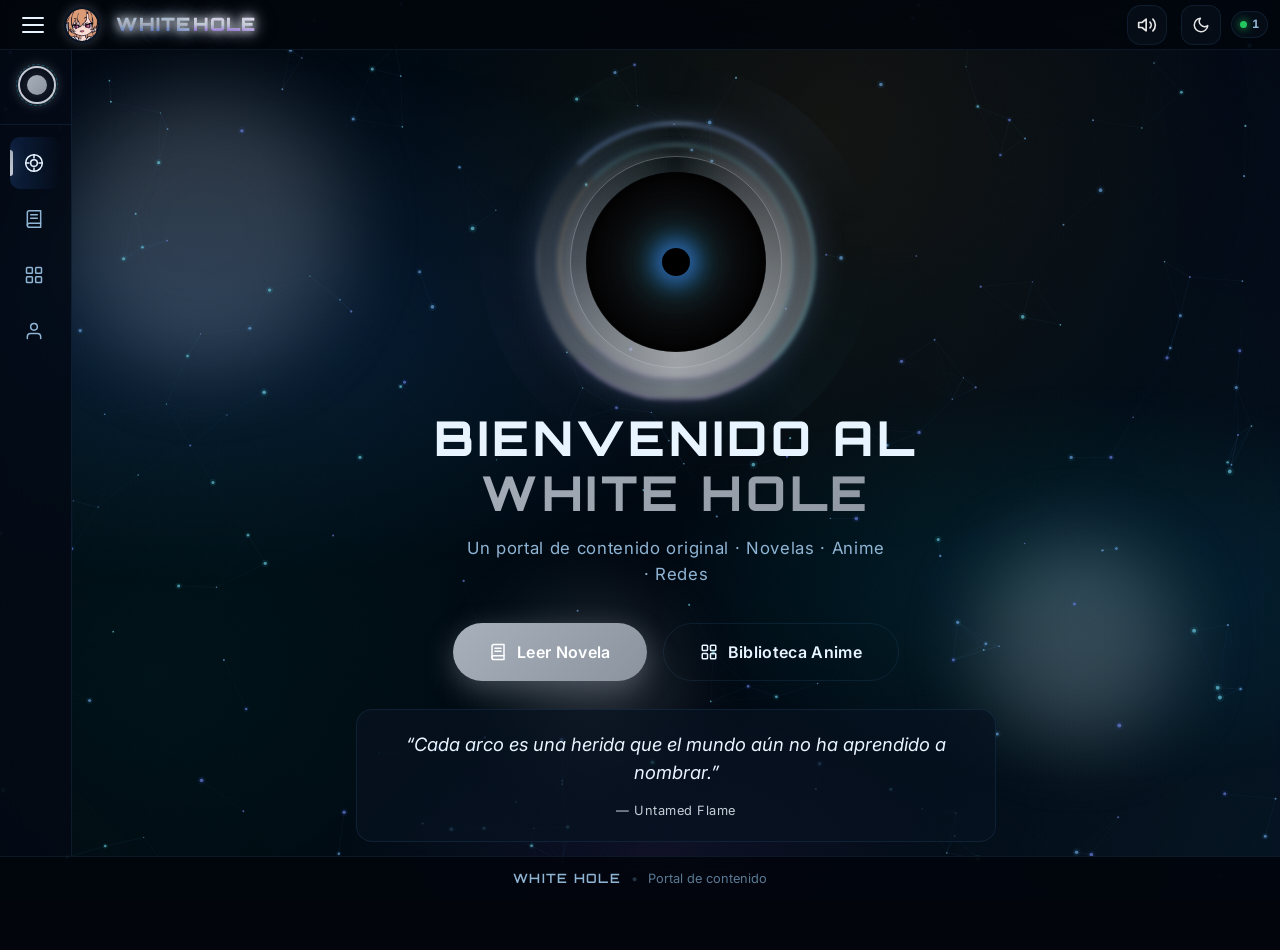
==== index.html @ 698a4199 "White Hole Web (Prueba) Versión lanzable sujeta a cambios de la página web y con textos genéricos" ====
<!DOCTYPE html>
<html lang="es" data-theme="dark">
<head>
  <meta charset="UTF-8">
  <meta name="viewport" content="width=device-width, initial-scale=1.0">
  <title>White Hole — Portal</title>
  <script>
    (function(){
      var f=['favicon.png','favicon-mahiru.png','favicon-saffi.png'];
      var i=Math.floor(Math.random()*f.length);
      var l=document.createElement('link');
      l.rel='icon'; l.type='image/png';
      l.href='assets/images/'+f[i];
      document.head.appendChild(l);
    })();
  </script>

<link rel="stylesheet" href="assets/css/main.css">
  <link rel="stylesheet" href="assets/css/home.css">
  <link rel="preconnect" href="https://fonts.googleapis.com">
  <link rel="preconnect" href="https://fonts.gstatic.com" crossorigin>
  <link href="https://fonts.googleapis.com/css2?family=Orbitron:wght@400;500;600;700;800;900&family=Inter:wght@300;400;500;600;700&display=swap" rel="stylesheet">
</head>
<body data-page="home">
  <div class="bg-layer bg-parallax-1" data-parallax="0.04"></div>
  <div class="bg-layer bg-parallax-2" data-parallax="0.08"></div>
  <div class="bg-layer bg-parallax-3" data-parallax="0.12"></div>
  <div class="noise-overlay"></div>
  <div class="bg-aurora" data-parallax="0.06"></div>
  <div class="floating-orbs">
    <div class="orb orb-1" data-parallax="0.15"></div>
    <div class="orb orb-2" data-parallax="0.1"></div>
    <div class="orb orb-3" data-parallax="0.18"></div>
  </div>
  <canvas id="particles"></canvas>
  <div class="cursor-glow" id="cursorGlow"></div>

  <header class="top-bar">
    <button class="menu-toggle" id="menuToggle" aria-label="Abrir menú">
      <span class="menu-icon">
        <span></span><span></span><span></span>
      </span>
    </button>
        <div class="site-logo-wrap" id="siteLogoWrap" aria-hidden="true">
      <img class="site-logo site-logo-a" src="assets/images/logo-emiru.jpg" alt="" data-light="assets/images/logo-emiru.jpg" data-dark="assets/images/logo-emiru-dark.jpg">
      <img class="site-logo site-logo-b" src="assets/images/logo-mahiru.jpg" alt="" data-light="assets/images/logo-mahiru.jpg" data-dark="assets/images/logo-mahiru-dark.jpg">
    </div>
    <h1 class="site-title site-title-enter">
      <span class="title-glow">WHITE</span>
      <span class="title-hole">HOLE</span>
    </h1>
    <div class="top-bar-spacer"></div>
    <div class="music-controls">
<button class="music-toggle top-music" id="musicToggle" aria-label="Silenciar música" title="Música">
      <span class="music-icon on"><img src="assets/images/icons/volume-on.svg" alt=""></span>
      <span class="music-icon off"><img src="assets/images/icons/volume-off.svg" alt=""></span>
    </button>
      <span class="volume-pct" id="volumePct">20%</span>
      <div class="volume-track-wrap"><input type="range" id="volumeSlider" class="volume-slider" min="0" max="100" value="20" aria-label="Volumen"></div>
    </div>
    <button class="theme-toggle top-theme" id="themeToggle" aria-label="Cambiar tema">
      <span class="theme-icon sun"><img src="assets/images/icons/sun.svg" alt=""></span>
      <span class="theme-icon moon"><img src="assets/images/icons/moon.svg" alt=""></span>
    </button>
    <div class="visit-counter" title="En línea">
      <span class="dot"></span>
      <span id="onlineCount">1</span>
    </div>

  </header>

  <aside class="sidebar" id="sidebar">
    <div class="sidebar-inner">
      <div class="sidebar-header">
        <div class="logo-mark">
          <div class="logo-ring"></div>
          <div class="logo-core"></div>
        </div>
        <span class="sidebar-brand">WH</span>
      </div>
      <nav class="side-nav">
        <a href="index.html" class="side-link active" data-page="home">
          <span class="side-icon">
            <svg viewBox="0 0 24 24"><circle cx="12" cy="12" r="10"/><circle cx="12" cy="12" r="4"/><path d="M12 2v4M12 18v4M2 12h4M18 12h4"/></svg>
          </span>
          <span class="side-text">Inicio</span>
          <span class="side-indicator"></span>
        </a>
        <a href="pages/novel.html" class="side-link" data-page="novel">
          <span class="side-icon">
            <svg viewBox="0 0 24 24"><path d="M4 19.5A2.5 2.5 0 0 1 6.5 17H20"/><path d="M6.5 2H20v20H6.5A2.5 2.5 0 0 1 4 19.5v-15A2.5 2.5 0 0 1 6.5 2z"/><path d="M8 7h8M8 11h8"/></svg>
          </span>
          <span class="side-text">Novela Web</span>
          <span class="side-indicator"></span>
        </a>
        <a href="pages/library.html" class="side-link" data-page="library">
          <span class="side-icon">
            <svg viewBox="0 0 24 24"><rect x="3" y="3" width="7" height="7" rx="1"/><rect x="14" y="3" width="7" height="7" rx="1"/><rect x="3" y="14" width="7" height="7" rx="1"/><rect x="14" y="14" width="7" height="7" rx="1"/></svg>
          </span>
          <span class="side-text">Biblioteca</span>
          <span class="side-indicator"></span>
        </a>
        <a href="pages/owner.html" class="side-link" data-page="owner">
          <span class="side-icon">
            <svg viewBox="0 0 24 24"><path d="M20 21v-2a4 4 0 0 0-4-4H8a4 4 0 0 0-4 4v2"/><circle cx="12" cy="7" r="4"/></svg>
          </span>
          <span class="side-text">Owner</span>
          <span class="side-indicator"></span>
        </a>
      </nav>
</div>
    </div>
  </aside>

    <main class="main-content home-main">
    <section class="blackhole-section">
      <div class="blackhole-container" id="blackholeCore">
        <div class="event-horizon"></div>
        <div class="accretion-disk"></div>
        <div class="accretion-disk disk-2"></div>
        <div class="singularity"></div>
        <div class="photon-ring"></div>
        <div class="gravitational-lensing"></div>
      </div>
      <div class="home-content">
        <h2 class="home-title">
          <span class="line">BIENVENIDO AL</span>
          <span class="line accent">WHITE HOLE</span>
        </h2>
        <p class="home-sub">Un portal de contenido original · Novelas · Anime · Redes</p>
        <div class="home-actions">
          <a href="pages/novel.html" class="btn-primary large" id="continueReadingBtn">
            <svg viewBox="0 0 24 24"><path d="M4 19.5A2.5 2.5 0 0 1 6.5 17H20"/><path d="M6.5 2H20v20H6.5A2.5 2.5 0 0 1 4 19.5v-15A2.5 2.5 0 0 1 6.5 2z"/><path d="M8 7h8M8 11h8"/></svg>
            <span id="continueReadingLabel">Leer Novela</span>
            <span class="btn-shine"></span>
          </a>
          <a href="pages/library.html" class="btn-outline large">
            <svg viewBox="0 0 24 24"><rect x="3" y="3" width="7" height="7" rx="1"/><rect x="14" y="3" width="7" height="7" rx="1"/><rect x="3" y="14" width="7" height="7" rx="1"/><rect x="14" y="14" width="7" height="7" rx="1"/></svg>
            <span>Biblioteca Anime</span>
          </a>
        </div>
<blockquote class="lore-quote" id="loreQuote">
          <p class="lore-quote-text" id="loreQuoteText"></p>
          <cite class="lore-quote-cite" id="loreQuoteCite"></cite>
        </blockquote>
      </div>
    </section>
  </main>

  <footer class="site-footer">
    <div class="footer-left">
      <span class="footer-brand">WHITE HOLE</span>
      <span class="footer-sep">•</span>
      <span class="footer-copy">Portal de contenido</span>
    </div>
</footer>

  <script src="assets/js/main.js"></script>
  <audio id="bgMusic" src="assets/audio/bgm.mp3" loop preload="auto"></audio>
</body>
</html>
---- assets/css/main.css ----
/* ============================================
   WHITE HOLE — Core Styles v3
   Deep dark / Soft pastel · No pink · More effects
   ============================================ */

:root {
  /* Dark — deep cosmic tones */
  --bg-deep: #02050c;
  --bg-mid: #071018;
  --bg-card: rgba(8, 18, 32, 0.72);
  --bg-glass: rgba(120, 200, 255, 0.04);
  --text-primary: #e8f4ff;
  --text-secondary: #8fb4d4;
  --text-muted: #5a7a94;
  --accent-1: #3b82f6;   /* electric blue */
  --accent-2: #06b6d4;   /* cyan */
  --accent-3: #8b5cf6;   /* violet */
  --accent-4: #f59e0b;   /* amber */
  --accent-5: #14b8a6;   /* teal */
  --glow-1: rgba(59, 130, 246, 0.45);
  --glow-2: rgba(6, 182, 212, 0.4);
  --glow-3: rgba(139, 92, 246, 0.4);
  --border-glass: rgba(100, 180, 255, 0.1);
  --shadow-deep: 0 25px 50px -12px rgba(0, 0, 0, 0.75);
  --sidebar-w: 72px;
  --sidebar-expanded: 230px;
  --topbar-h: 50px;
  --footer-h: 44px;
  --radius: 16px;
  --radius-sm: 10px;
  --font-display: 'Orbitron', system-ui, sans-serif;
  --font-body: 'Inter', system-ui, sans-serif;
  --transition: 0.35s cubic-bezier(0.4, 0, 0.2, 1);
  --transition-fast: 0.2s cubic-bezier(0.4, 0, 0.2, 1);
  --transition-spring: 0.55s cubic-bezier(0.34, 1.56, 0.64, 1);
}

[data-theme="light"] {
  /* Light — soft pastels */
  --bg-deep: #f0f7ff;
  --bg-mid: #e4f0fa;
  --bg-card: rgba(255, 255, 255, 0.78);
  --bg-glass: rgba(80, 140, 200, 0.06);
  --text-primary: #1a2a3a;
  --text-secondary: #4a6a82;
  --text-muted: #7a9ab0;
  --accent-1: #5b9cf5;
  --accent-2: #4dd0e1;
  --accent-3: #a78bfa;
  --accent-4: #fbbf24;
  --accent-5: #5eead4;
  --glow-1: rgba(91, 156, 245, 0.3);
  --glow-2: rgba(77, 208, 225, 0.28);
  --glow-3: rgba(167, 139, 250, 0.28);
  --border-glass: rgba(100, 150, 200, 0.15);
  --shadow-deep: 0 20px 40px -12px rgba(60, 100, 140, 0.18);
}

*, *::before, *::after {
  box-sizing: border-box;
  margin: 0;
  padding: 0;
}

html {
  scroll-behavior: smooth;
  font-size: 16px;
}

body {
  font-family: var(--font-body);
  background: var(--bg-deep);
  color: var(--text-primary);
  min-height: 100vh;
  overflow-x: hidden;
  line-height: 1.5;
  transition: background 0.6s ease, color 0.6s ease;
}

/* ========== BACKGROUND LAYERS ========== */
.bg-layer {
  position: fixed;
  inset: 0;
  pointer-events: none;
  z-index: 0;
}

.bg-parallax-1 {
  background:
    radial-gradient(ellipse 90% 55% at 15% 35%, rgba(59, 130, 246, 0.16), transparent 55%),
    radial-gradient(ellipse 70% 45% at 85% 65%, rgba(6, 182, 212, 0.12), transparent 50%),
    radial-gradient(ellipse 50% 35% at 50% 95%, rgba(139, 92, 246, 0.1), transparent 50%);
  animation: bgFloat 26s ease-in-out infinite alternate;
}

.bg-parallax-2 {
  background:
    radial-gradient(circle at 65% 15%, rgba(245, 158, 11, 0.07), transparent 38%),
    radial-gradient(circle at 12% 75%, rgba(20, 184, 166, 0.08), transparent 40%);
  animation: bgFloat 32s ease-in-out infinite alternate-reverse;
}

.bg-parallax-3 {
  background-image:
    linear-gradient(135deg, transparent 35%, rgba(59, 130, 246, 0.04) 50%, transparent 65%),
    linear-gradient(45deg, transparent 25%, rgba(6, 182, 212, 0.035) 50%, transparent 75%);
  background-size: 220% 220%;
  animation: gradientShift 22s linear infinite;
}

/* Aurora ribbon */
.bg-aurora {
  position: fixed;
  inset: 0;
  pointer-events: none;
  z-index: 0;
  opacity: 0.35;
  background: linear-gradient(
    105deg,
    transparent 20%,
    rgba(59, 130, 246, 0.12) 35%,
    rgba(6, 182, 212, 0.1) 50%,
    rgba(139, 92, 246, 0.12) 65%,
    transparent 80%
  );
  background-size: 300% 100%;
  animation: auroraSlide 18s ease-in-out infinite;
  mix-blend-mode: screen;
}

[data-theme="light"] .bg-aurora {
  opacity: 0.25;
  mix-blend-mode: multiply;
}

@keyframes auroraSlide {
  0%, 100% { background-position: 0% 50%; }
  50% { background-position: 100% 50%; }
}

.noise-overlay {
  position: fixed;
  inset: 0;
  pointer-events: none;
  z-index: 1;
  opacity: 0.04;
  background-image: url("data:image/svg+xml,%3Csvg viewBox='0 0 256 256' xmlns='http://www.w3.org/2000/svg'%3E%3Cfilter id='n'%3E%3CfeTurbulence type='fractalNoise' baseFrequency='0.85' numOctaves='4' stitchTiles='stitch'/%3E%3C/filter%3E%3Crect width='100%25' height='100%25' filter='url(%23n)'/%3E%3C/svg%3E");
  mix-blend-mode: overlay;
}

#particles {
  position: fixed;
  inset: 0;
  width: 100%;
  height: 100%;
  pointer-events: none;
  z-index: 1;
}

/* Floating orbs */
.floating-orbs {
  position: fixed;
  inset: 0;
  pointer-events: none;
  z-index: 1;
  overflow: hidden;
}

.orb {
  position: absolute;
  border-radius: 50%;
  filter: blur(40px);
  opacity: 0.25;
  animation: orbFloat 20s ease-in-out infinite;
}

.orb-1 {
  width: 280px; height: 280px;
  background: var(--accent-1);
  top: 10%; left: 5%;
  animation-duration: 22s;
}

.orb-2 {
  width: 200px; height: 200px;
  background: var(--accent-2);
  top: 60%; right: 8%;
  animation-duration: 18s;
  animation-delay: -5s;
}

.orb-3 {
  width: 160px; height: 160px;
  background: var(--accent-3);
  bottom: 15%; left: 40%;
  animation-duration: 25s;
  animation-delay: -10s;
}

@keyframes orbFloat {
  0%, 100% { transform: translate(0, 0) scale(1); }
  33% { transform: translate(40px, -30px) scale(1.1); }
  66% { transform: translate(-30px, 25px) scale(0.9); }
}

@keyframes bgFloat {
  0% { transform: translate(0, 0) scale(1); }
  100% { transform: translate(-2.5%, 1.5%) scale(1.04); }
}

@keyframes gradientShift {
  0% { background-position: 0% 50%; }
  50% { background-position: 100% 50%; }
  100% { background-position: 0% 50%; }
}

/* ========== TOP BAR ========== */
.top-bar {
  position: fixed;
  top: 0;
  left: 0;
  right: 0;
  height: var(--topbar-h);
  display: flex;
  align-items: center;
  gap: 16px;
  padding: 0 14px 0 10px;
  background: rgba(2, 5, 12, 0.78);
  backdrop-filter: blur(22px) saturate(1.5);
  -webkit-backdrop-filter: blur(22px) saturate(1.5);
  border-bottom: 1px solid var(--border-glass);
  z-index: 100;
  transition: background 0.5s ease;
}

[data-theme="light"] .top-bar {
  background: rgba(240, 247, 255, 0.88);
}

.menu-toggle {
  width: 42px;
  height: 42px;
  border: none;
  background: transparent;
  cursor: pointer;
  display: flex;
  align-items: center;
  justify-content: center;
  border-radius: 12px;
  position: relative;
  transition: background var(--transition-fast), transform var(--transition-fast), box-shadow var(--transition-fast);
  flex-shrink: 0;
}

.menu-toggle:hover {
  background: var(--bg-glass);
  transform: scale(1.06);
  box-shadow: 0 0 20px var(--glow-2);
}

.menu-toggle:active {
  transform: scale(0.94);
}

.menu-icon {
  width: 24px;
  height: 18px;
  display: flex;
  flex-direction: column;
  justify-content: space-between;
  position: relative;
}

.menu-icon span {
  display: block;
  height: 2.5px;
  background: var(--text-primary);
  border-radius: 2px;
  transition: all 0.4s cubic-bezier(0.68, -0.55, 0.27, 1.55);
  transform-origin: center;
}

.menu-toggle.active .menu-icon span:nth-child(1) {
  transform: translateY(7.75px) rotate(45deg);
  background: var(--accent-2);
}

.menu-toggle.active .menu-icon span:nth-child(2) {
  opacity: 0;
  transform: scaleX(0);
}

.menu-toggle.active .menu-icon span:nth-child(3) {
  transform: translateY(-7.75px) rotate(-45deg);
  background: var(--accent-1);
}

.site-title {
  font-family: var(--font-display);
  font-size: 1.15rem;
  font-weight: 800;
  letter-spacing: 0.12em;
  display: flex;
  gap: 0.35em;
  user-select: none;
}

.title-glow {
  background: linear-gradient(135deg, var(--accent-2), var(--accent-5));
  -webkit-background-clip: text;
  background-clip: text;
  color: transparent;
  filter: drop-shadow(0 0 18px var(--glow-2));
  animation: titlePulse 4.5s ease-in-out infinite;
}

.title-hole {
  background: linear-gradient(135deg, var(--accent-1), var(--accent-3));
  -webkit-background-clip: text;
  background-clip: text;
  color: transparent;
  filter: drop-shadow(0 0 18px var(--glow-1));
  animation: titlePulse 4.5s ease-in-out infinite 0.6s;
}

@keyframes titlePulse {
  0%, 100% { filter: drop-shadow(0 0 14px currentColor) brightness(1); }
  50% { filter: drop-shadow(0 0 28px currentColor) brightness(1.2); }
}

.top-bar-spacer {
  flex: 1;
}

/* ========== SIDEBAR ========== */
.sidebar {
  position: fixed;
  top: var(--topbar-h);
  left: 0;
  bottom: var(--footer-h);
  width: var(--sidebar-w);
  background: rgba(4, 10, 20, 0.85);
  backdrop-filter: blur(20px) saturate(1.3);
  -webkit-backdrop-filter: blur(20px) saturate(1.3);
  border-right: 1px solid var(--border-glass);
  z-index: 80;
  transition: width var(--transition), background 0.5s, box-shadow 0.4s;
  overflow: hidden;
}

[data-theme="light"] .sidebar {
  background: rgba(245, 250, 255, 0.92);
}

.sidebar.expanded {
  width: var(--sidebar-expanded);
  box-shadow: 8px 0 40px rgba(0, 40, 80, 0.25);
}

.sidebar-inner {
  display: flex;
  flex-direction: column;
  height: 100%;
  padding: 16px 0;
}

.sidebar-header {
  display: flex;
  align-items: center;
  gap: 12px;
  padding: 0 18px 20px;
  border-bottom: 1px solid var(--border-glass);
  margin-bottom: 12px;
}

.logo-mark {
  width: 38px;
  height: 38px;
  position: relative;
  flex-shrink: 0;
}

.logo-ring {
  position: absolute;
  inset: 0;
  border: 2px solid var(--accent-2);
  border-radius: 50%;
  animation: spinSlow 14s linear infinite;
  box-shadow: 0 0 14px var(--glow-2);
}

.logo-ring::after {
  content: '';
  position: absolute;
  inset: -4px;
  border: 1px dashed rgba(6, 182, 212, 0.35);
  border-radius: 50%;
  animation: spinSlow 20s linear infinite reverse;
}

.logo-core {
  position: absolute;
  inset: 9px;
  background: linear-gradient(135deg, var(--accent-1), var(--accent-3));
  border-radius: 50%;
  box-shadow: 0 0 18px var(--glow-1);
  animation: corePulse 2.8s ease-in-out infinite;
}

@keyframes spinSlow {
  to { transform: rotate(360deg); }
}

@keyframes corePulse {
  0%, 100% { transform: scale(1); opacity: 1; }
  50% { transform: scale(0.82); opacity: 0.85; }
}

.sidebar-brand {
  font-family: var(--font-display);
  font-weight: 700;
  font-size: 1.1rem;
  letter-spacing: 0.15em;
  opacity: 0;
  transform: translateX(-10px);
  transition: opacity 0.3s, transform 0.3s;
  white-space: nowrap;
  background: linear-gradient(90deg, var(--accent-2), var(--accent-1));
  -webkit-background-clip: text;
  background-clip: text;
  color: transparent;
}

.sidebar.expanded .sidebar-brand {
  opacity: 1;
  transform: translateX(0);
}

.side-nav {
  display: flex;
  flex-direction: column;
  gap: 4px;
  padding: 0 10px;
  flex: 1;
}

.side-link {
  display: flex;
  align-items: center;
  gap: 14px;
  padding: 14px 12px;
  border-radius: var(--radius-sm);
  color: var(--text-secondary);
  text-decoration: none;
  position: relative;
  transition: color var(--transition-fast), background var(--transition-fast), transform var(--transition-fast);
  overflow: hidden;
}

.side-link::before {
  content: '';
  position: absolute;
  inset: 0;
  background: linear-gradient(90deg, var(--glow-1), transparent);
  opacity: 0;
  transition: opacity 0.3s;
}

.side-link:hover {
  color: var(--text-primary);
  background: var(--bg-glass);
  transform: translateX(4px);
}

.side-link:hover::before {
  opacity: 0.15;
}

.side-link.active {
  color: var(--text-primary);
  background: linear-gradient(90deg, rgba(59, 130, 246, 0.18), transparent);
}

.side-icon {
  width: 24px;
  height: 24px;
  flex-shrink: 0;
  display: flex;
  align-items: center;
  justify-content: center;
  position: relative;
  z-index: 1;
}

.side-icon svg {
  width: 20px;
  height: 20px;
  fill: none;
  stroke: currentColor;
  stroke-width: 1.8;
  stroke-linecap: round;
  stroke-linejoin: round;
  transition: transform 0.3s, filter 0.3s;
}

.side-link:hover .side-icon svg {
  transform: scale(1.15);
  filter: drop-shadow(0 0 6px var(--glow-2));
}

.side-text {
  font-size: 0.9rem;
  font-weight: 500;
  white-space: nowrap;
  opacity: 0;
  transform: translateX(-10px);
  transition: opacity 0.25s, transform 0.25s;
  position: relative;
  z-index: 1;
}

.sidebar.expanded .side-text {
  opacity: 1;
  transform: translateX(0);
}

.side-indicator {
  position: absolute;
  left: 0;
  top: 50%;
  transform: translateY(-50%) scaleY(0);
  width: 3px;
  height: 26px;
  background: linear-gradient(180deg, var(--accent-1), var(--accent-2));
  border-radius: 0 4px 4px 0;
  transition: transform 0.35s cubic-bezier(0.34, 1.56, 0.64, 1);
  box-shadow: 0 0 14px var(--glow-1);
}

.side-link.active .side-indicator {
  transform: translateY(-50%) scaleY(1);
}

.sidebar-footer {
  padding: 16px;
  border-top: 1px solid var(--border-glass);
}

.version-tag {
  font-size: 0.7rem;
  color: var(--text-muted);
  letter-spacing: 0.08em;
  text-align: center;
  opacity: 0;
  transition: opacity 0.3s;
}

.sidebar.expanded .version-tag {
  opacity: 1;
}

/* ========== MAIN CONTENT ========== */
.main-content {
  position: relative;
  z-index: 10;
  margin-left: var(--sidebar-w);
  margin-top: var(--topbar-h);
  margin-bottom: var(--footer-h);
  min-height: calc(100vh - var(--topbar-h) - var(--footer-h));
  padding: 32px 28px 48px;
  transition: margin-left var(--transition);
}

.sidebar.expanded ~ .main-content,
body.sidebar-open .main-content {
  margin-left: var(--sidebar-expanded);
}

/* ========== FOOTER ========== */
.site-footer {
  position: fixed;
  bottom: 0;
  left: 0;
  right: 0;
  min-height: var(--footer-h);
  height: auto;
  display: flex;
  align-items: center;
  justify-content: space-between;
  gap: 12px;
  padding: 6px 20px;
  background: rgba(2, 5, 12, 0.88);
  backdrop-filter: blur(18px);
  -webkit-backdrop-filter: blur(18px);
  border-top: 1px solid var(--border-glass);
  z-index: 90;
  transition: background 0.5s;
}

[data-theme="light"] .site-footer {
  background: rgba(240, 247, 255, 0.92);
}

.footer-left {
  display: flex;
  align-items: center;
  gap: 10px;
  font-size: 0.8rem;
  color: var(--text-muted);
  flex-shrink: 0;
}

.footer-brand {
  font-family: var(--font-display);
  font-weight: 600;
  letter-spacing: 0.1em;
  color: var(--text-secondary);
}

.footer-sep {
  opacity: 0.4;
}

.footer-social {
  display: flex;
  align-items: center;
  flex-wrap: wrap;
  justify-content: flex-end;
  gap: 8px;
  margin-left: auto;
  margin-right: 0;
  max-width: 72%;
}

.social-link {
  height: 34px;
  min-width: 34px;
  width: 34px;
  display: inline-flex;
  align-items: center;
  justify-content: flex-start;
  gap: 0;
  padding: 0 10px;
  border-radius: 12px;
  background: var(--bg-glass);
  border: 1px solid var(--border-glass);
  transition:
    width 0.4s cubic-bezier(0.34, 1.56, 0.64, 1),
    min-width 0.4s cubic-bezier(0.34, 1.56, 0.64, 1),
    padding 0.35s ease,
    gap 0.35s ease,
    transform 0.35s cubic-bezier(0.34, 1.56, 0.64, 1),
    background 0.3s ease,
    box-shadow 0.3s ease,
    border-color 0.3s ease;
  position: relative;
  overflow: hidden;
  text-decoration: none;
  color: var(--text-primary);
  white-space: nowrap;
}

.social-link::after {
  content: '';
  position: absolute;
  inset: 0;
  background: radial-gradient(circle at center, var(--glow-2), transparent 70%);
  opacity: 0;
  transition: opacity 0.3s;
  pointer-events: none;
}

.social-link:hover {
  width: auto;
  min-width: 110px;
  gap: 8px;
  padding: 0 14px 0 10px;
  transform: translateY(-5px);
}

.social-link:hover::after {
  opacity: 0.4;
}

/* Brand hover colors */
.social-link[data-brand="discord"]:hover {
  background: linear-gradient(135deg, rgba(88, 101, 242, 0.35), rgba(88, 101, 242, 0.15));
  border-color: rgba(88, 101, 242, 0.7);
  box-shadow: 0 12px 28px rgba(88, 101, 242, 0.4);
  color: #c7d2fe;
}
.social-link[data-brand="discord"]:hover::after {
  background: radial-gradient(circle at center, rgba(88, 101, 242, 0.5), transparent 70%);
}

.social-link[data-brand="mal"]:hover {
  background: linear-gradient(135deg, rgba(46, 81, 162, 0.4), rgba(46, 81, 162, 0.15));
  border-color: rgba(46, 81, 162, 0.75);
  box-shadow: 0 12px 28px rgba(46, 81, 162, 0.4);
  color: #a8c0ff;
}
.social-link[data-brand="mal"]:hover::after {
  background: radial-gradient(circle at center, rgba(46, 81, 162, 0.5), transparent 70%);
}

.social-link[data-brand="novela"]:hover {
  background: linear-gradient(135deg, rgba(6, 182, 212, 0.35), rgba(20, 184, 166, 0.15));
  border-color: rgba(6, 182, 212, 0.7);
  box-shadow: 0 12px 28px rgba(6, 182, 212, 0.4);
  color: #a5f3fc;
}
.social-link[data-brand="novela"]:hover::after {
  background: radial-gradient(circle at center, rgba(6, 182, 212, 0.5), transparent 70%);
}

.social-link[data-brand="tiktok"]:hover {
  background: linear-gradient(135deg, rgba(37, 244, 238, 0.2), rgba(254, 44, 85, 0.2));
  border-color: rgba(254, 44, 85, 0.55);
  box-shadow: 0 12px 28px rgba(254, 44, 85, 0.3);
  color: #fff;
}
.social-link[data-brand="tiktok"]:hover::after {
  background: radial-gradient(circle at center, rgba(254, 44, 85, 0.4), transparent 70%);
}

.social-link[data-brand="twitch"]:hover {
  background: linear-gradient(135deg, rgba(145, 70, 255, 0.4), rgba(145, 70, 255, 0.15));
  border-color: rgba(145, 70, 255, 0.75);
  box-shadow: 0 12px 28px rgba(145, 70, 255, 0.45);
  color: #e9d5ff;
}
.social-link[data-brand="twitch"]:hover::after {
  background: radial-gradient(circle at center, rgba(145, 70, 255, 0.5), transparent 70%);
}

.social-link[data-brand="twitter"]:hover {
  background: linear-gradient(135deg, rgba(29, 155, 240, 0.35), rgba(29, 155, 240, 0.12));
  border-color: rgba(29, 155, 240, 0.7);
  box-shadow: 0 12px 28px rgba(29, 155, 240, 0.4);
  color: #bae6fd;
}
.social-link[data-brand="twitter"]:hover::after {
  background: radial-gradient(circle at center, rgba(29, 155, 240, 0.5), transparent 70%);
}

.social-link[data-brand="youtube"]:hover {
  background: linear-gradient(135deg, rgba(255, 0, 0, 0.35), rgba(255, 0, 0, 0.12));
  border-color: rgba(255, 0, 0, 0.65);
  box-shadow: 0 12px 28px rgba(255, 0, 0, 0.35);
  color: #fecaca;
}
.social-link[data-brand="youtube"]:hover::after {
  background: radial-gradient(circle at center, rgba(255, 0, 0, 0.45), transparent 70%);
}

.social-link img {
  width: 18px;
  height: 18px;
  flex-shrink: 0;
  filter: invert(0.9);
  transition: filter 0.3s;
  position: relative;
  z-index: 1;
}

[data-theme="light"] .social-link img {
  filter: invert(0.25);
}

.social-label {
  font-size: 0.78rem;
  font-weight: 600;
  letter-spacing: 0.04em;
  opacity: 0;
  max-width: 0;
  overflow: hidden;
  transform: translateX(-6px);
  transition:
    opacity 0.3s ease 0.05s,
    max-width 0.4s cubic-bezier(0.34, 1.56, 0.64, 1),
    transform 0.35s ease;
  position: relative;
  z-index: 1;
  color: var(--text-primary);
}

.social-link:hover .social-label {
  opacity: 1;
  max-width: 90px;
  transform: translateX(0);
}

.footer-right {
  display: none;
}

.theme-toggle {
  width: 40px;
  height: 40px;
  border: 1px solid var(--border-glass);
  background: var(--bg-glass);
  border-radius: 14px;
  cursor: pointer;
  display: flex;
  align-items: center;
  justify-content: center;
  position: relative;
  overflow: hidden;
  transition: transform var(--transition-spring), box-shadow var(--transition-fast), background var(--transition-fast);
}

.top-theme {
  margin-left: 8px;
  flex-shrink: 0;
}


.theme-toggle:hover {
  transform: scale(1.1) rotate(12deg);
  box-shadow: 0 0 28px var(--glow-2);
  background: linear-gradient(135deg, rgba(6, 182, 212, 0.18), rgba(139, 92, 246, 0.12));
}

.theme-icon {
  position: absolute;
  display: flex;
  align-items: center;
  justify-content: center;
  transition: opacity 0.4s, transform 0.45s cubic-bezier(0.34, 1.56, 0.64, 1);
}

.theme-icon img {
  width: 20px;
  height: 20px;
  filter: invert(0.9);
}

[data-theme="light"] .theme-icon img {
  filter: invert(0.25);
}

.theme-icon.sun {
  opacity: 0;
  transform: rotate(-120deg) scale(0.4);
}

.theme-icon.moon {
  opacity: 1;
  transform: rotate(0) scale(1);
}

[data-theme="light"] .theme-icon.sun {
  opacity: 1;
  transform: rotate(0) scale(1);
}

[data-theme="light"] .theme-icon.moon {
  opacity: 0;
  transform: rotate(120deg) scale(0.4);
}

/* ========== MUSIC TOGGLE ========== */
.music-controls {
  display: flex;
  flex-direction: row-reverse;
  align-items: center;
  gap: 8px;
  margin-left: 8px;
  flex-shrink: 0;
  position: relative;
}
.music-controls .music-toggle {
  margin-left: 0;
}
.volume-slider {
  width: 0;
  opacity: 0;
  pointer-events: none;
  height: 4px;
  accent-color: var(--accent-2);
  cursor: pointer;
  transition: width 0.35s ease, opacity 0.3s ease;
  direction: rtl; /* grows visually from mute toward left */
}
.volume-pct {
  position: absolute;
  right: 100%;
  margin-right: 8px;
  top: 50%;
  transform: translateY(-50%);
  font-size: 0.72rem;
  font-weight: 700;
  font-family: var(--font-display);
  letter-spacing: 0.04em;
  color: var(--accent-2);
  background: var(--bg-card);
  border: 1px solid var(--border-glass);
  border-radius: 8px;
  padding: 4px 8px;
  white-space: nowrap;
  opacity: 0;
  pointer-events: none;
  transition: opacity 0.25s;
  z-index: 50;
}
.music-controls.is-adjusting .volume-pct {
  opacity: 1;
}
.music-controls:hover .volume-slider,
.music-controls:focus-within .volume-slider,
.music-controls.is-open .volume-slider {
  width: 80px;
  opacity: 1;
  pointer-events: auto;
}
@media (max-width: 600px) {
  .volume-slider {
    width: 56px;
    opacity: 0.85;
    pointer-events: auto;
  }
}

.music-toggle {
  width: 40px;
  height: 40px;
  border: 1px solid var(--border-glass);
  background: var(--bg-glass);
  border-radius: 14px;
  cursor: pointer;
  display: flex;
  align-items: center;
  justify-content: center;
  position: relative;
  overflow: hidden;
  flex-shrink: 0;
  margin-left: 8px;
  transition: transform var(--transition-spring), box-shadow var(--transition-fast), background var(--transition-fast);
}

.music-toggle:hover {
  transform: scale(1.1);
  box-shadow: 0 0 24px var(--glow-3);
  background: linear-gradient(135deg, rgba(139, 92, 246, 0.2), rgba(59, 130, 246, 0.12));
}

.music-icon {
  position: absolute;
  display: flex;
  align-items: center;
  justify-content: center;
  transition: opacity 0.35s, transform 0.4s cubic-bezier(0.34, 1.56, 0.64, 1);
}

.music-icon img {
  width: 20px;
  height: 20px;
  filter: invert(0.9);
}

[data-theme="light"] .music-icon img {
  filter: invert(0.25);
}

.music-icon.on {
  opacity: 1;
  transform: scale(1);
}

.music-icon.off {
  opacity: 0;
  transform: scale(0.4);
}

.music-toggle.is-muted .music-icon.on {
  opacity: 0;
  transform: scale(0.4);
}

.music-toggle.is-muted .music-icon.off {
  opacity: 1;
  transform: scale(1);
}

.yt-music-host {
  position: fixed;
  width: 1px;
  height: 1px;
  opacity: 0;
  pointer-events: none;
  overflow: hidden;
  z-index: -1;
  bottom: 0;
  left: 0;
}

/* ========== BUTTONS ========== */
.btn-primary, .btn-outline, .btn-download, .btn-secondary {
  display: inline-flex;
  align-items: center;
  justify-content: center;
  gap: 10px;
  padding: 14px 28px;
  border-radius: 999px;
  font-family: var(--font-body);
  font-weight: 600;
  font-size: 0.95rem;
  letter-spacing: 0.02em;
  cursor: pointer;
  border: none;
  position: relative;
  overflow: hidden;
  transition: transform var(--transition-spring), box-shadow var(--transition-fast);
  text-decoration: none;
}

.btn-primary {
  background: linear-gradient(135deg, var(--accent-1), var(--accent-3));
  color: #fff;
  box-shadow: 0 8px 28px var(--glow-1);
}

.btn-primary:hover {
  transform: translateY(-4px) scale(1.04);
  box-shadow: 0 16px 40px var(--glow-1);
}

.btn-primary .btn-shine {
  position: absolute;
  top: 0;
  left: -100%;
  width: 55%;
  height: 100%;
  background: linear-gradient(90deg, transparent, rgba(255,255,255,0.35), transparent);
  transition: left 0.65s;
}

.btn-primary:hover .btn-shine {
  left: 130%;
}

.btn-outline {
  background: transparent;
  color: var(--text-primary);
  border: 1.5px solid var(--border-glass);
  backdrop-filter: blur(8px);
}

.btn-outline:hover {
  border-color: var(--accent-2);
  box-shadow: 0 0 28px var(--glow-2);
  transform: translateY(-3px);
}

.btn-download {
  background: linear-gradient(135deg, var(--accent-2), var(--accent-5));
  color: #021018;
  box-shadow: 0 8px 24px var(--glow-2);
}

.btn-download:hover {
  transform: translateY(-3px) scale(1.03);
  box-shadow: 0 14px 36px var(--glow-2);
}

.btn-secondary {
  background: var(--bg-glass);
  color: var(--text-secondary);
  border: 1px solid var(--border-glass);
}

.btn-secondary:hover {
  color: var(--text-primary);
  background: rgba(100, 180, 255, 0.1);
}

.btn-primary.large, .btn-outline.large {
  padding: 16px 36px;
  font-size: 1rem;
}

.btn-primary svg, .btn-outline svg, .btn-download svg {
  width: 18px;
  height: 18px;
  fill: none;
  stroke: currentColor;
  stroke-width: 2;
  stroke-linecap: round;
  stroke-linejoin: round;
}

/* Cursor glow follower */
.cursor-glow {
  position: fixed;
  width: 280px;
  height: 280px;
  border-radius: 50%;
  background: radial-gradient(circle, var(--glow-2) 0%, transparent 70%);
  pointer-events: none;
  z-index: 2;
  opacity: 0.18;
  transform: translate(-50%, -50%);
  transition: opacity 0.3s;
  mix-blend-mode: screen;
}

[data-theme="light"] .cursor-glow {
  opacity: 0.12;
  mix-blend-mode: multiply;
}

/* ========== RESPONSIVE ========== */
/* Mobile sidebar backdrop */
.sidebar-backdrop {
  display: none;
  position: fixed;
  inset: 0;
  top: var(--topbar-h);
  background: rgba(1, 4, 12, 0.55);
  backdrop-filter: blur(6px);
  -webkit-backdrop-filter: blur(6px);
  z-index: 75;
  opacity: 0;
  transition: opacity 0.4s ease;
  pointer-events: none;
}

.sidebar-backdrop.visible {
  display: block;
  opacity: 1;
  pointer-events: auto;
}

@media (max-width: 900px) {
  :root {
    --sidebar-w: 0px;
    --sidebar-expanded: 0px;
    --footer-h: 56px;
  }

  .sidebar {
    transform: translate3d(-105%, 0, 0);
    width: min(280px, 85vw) !important;
    bottom: 0;
    top: var(--topbar-h);
    transition:
      transform 0.45s cubic-bezier(0.22, 1, 0.36, 1),
      box-shadow 0.4s ease,
      background 0.5s;
    will-change: transform;
    border-right: 1px solid rgba(100, 180, 255, 0.12);
  }

  .sidebar.mobile-open {
    transform: translate3d(0, 0, 0);
    box-shadow:
      28px 0 60px rgba(0, 20, 40, 0.55),
      0 0 40px rgba(59, 130, 246, 0.12);
  }

  .sidebar .side-text,
  .sidebar .sidebar-brand,
  .sidebar .version-tag {
    opacity: 0;
    transform: translateX(-14px);
    transition:
      opacity 0.35s ease,
      transform 0.4s cubic-bezier(0.22, 1, 0.36, 1);
  }

  .sidebar.mobile-open .side-text,
  .sidebar.mobile-open .sidebar-brand,
  .sidebar.mobile-open .version-tag {
    opacity: 1;
    transform: translateX(0);
  }

  .sidebar.mobile-open .side-link:nth-child(1) .side-text { transition-delay: 0.08s; }
  .sidebar.mobile-open .side-link:nth-child(2) .side-text { transition-delay: 0.14s; }
  .sidebar.mobile-open .side-link:nth-child(3) .side-text { transition-delay: 0.2s; }
  .sidebar.mobile-open .sidebar-brand { transition-delay: 0.05s; }
  .sidebar.mobile-open .version-tag { transition-delay: 0.28s; }

  .sidebar.mobile-open .side-link {
    animation: sideLinkIn 0.45s cubic-bezier(0.22, 1, 0.36, 1) both;
  }
  .sidebar.mobile-open .side-link:nth-child(1) { animation-delay: 0.06s; }
  .sidebar.mobile-open .side-link:nth-child(2) { animation-delay: 0.12s; }
  .sidebar.mobile-open .side-link:nth-child(3) { animation-delay: 0.18s; }

  @keyframes sideLinkIn {
    from { opacity: 0.4; transform: translateX(-12px); }
    to { opacity: 1; transform: translateX(0); }
  }

  .main-content {
    margin-left: 0 !important;
    padding: 20px 14px 56px;
  }

  .site-title {
    font-size: 1.05rem;
    letter-spacing: 0.08em;
  }

  .footer-left .footer-copy {
    display: none;
  }

  .cursor-glow {
    display: none;
  }

  .btn-primary.large,
  .btn-outline.large {
    padding: 14px 24px;
    font-size: 0.92rem;
  }

  .top-bar {
    padding: 0 12px 0 8px;
  }
}

@media (max-width: 600px) {
  :root {
    --topbar-h: 46px;
    --footer-h: 70px;
  }

  .site-footer {
    padding: 10px 10px 12px;
    flex-wrap: wrap;
    gap: 8px;
  }

  .footer-left {
    width: 100%;
    justify-content: center;
    font-size: 0.72rem;
  }

  .footer-social {
    max-width: 100%;
    width: 100%;
    justify-content: center;
    gap: 6px;
  }

  .social-link {
    width: 36px;
    min-width: 36px;
    height: 36px;
    padding: 0 8px;
    border-radius: 10px;
  }

  .social-link:hover {
    min-width: 88px;
  }

  .social-link img {
    width: 16px;
    height: 16px;
  }

  .social-label {
    font-size: 0.68rem;
  }

  .theme-toggle.top-theme,
  .music-toggle {
    width: 40px;
    height: 40px;
  }

  .menu-toggle {
    width: 42px;
    height: 42px;
  }

  .main-content {
    padding: 16px 12px 72px;
  }

  .home-actions {
    width: 100%;
  }

  .btn-primary.large,
  .btn-outline.large {
    width: 100%;
  }
}

@media (max-width: 380px) {
  .site-title {
    font-size: 0.95rem;
  }

  .social-link:hover {
    min-width: 36px;
    width: 36px;
    gap: 0;
    padding: 0 8px;
  }

  .social-link:hover .social-label {
    opacity: 0;
    max-width: 0;
  }
}

img {
  max-width: 100%;
  height: auto;
  display: block;
}

/* no-select global */
html, body, img, svg, a, button, .main-content, .reader-body {
  -webkit-user-select: none !important;
  user-select: none !important;
  -webkit-user-drag: none;
}
img { pointer-events: none; }
a, button, input, .anime-card, .arc-card, .dl-chip, .side-link, .social-link {
  pointer-events: auto;
}
/* allow select only on revealed anime keys */
input, textarea,
.btn-password.is-revealed,
.btn-password.is-revealed span,
.allow-copy {
  -webkit-user-select: text !important;
  user-select: text !important;
  cursor: text;
}

/* ========== PAGE THEMES ========== */
body[data-page="home"] {
  --accent-1: #a8b0bc;
  --accent-2: #c5ccd6;
  --accent-3: #8b939e;
  --accent-4: #e8eaed;
  --glow-1: rgba(168, 176, 188, 0.35);
  --glow-2: rgba(197, 204, 214, 0.28);
  --glow-3: rgba(139, 147, 158, 0.3);
  transition: background 0.9s ease, color 0.6s ease;
}

body[data-page="novel"] {
  --accent-1: #eab308;
  --accent-2: #facc15;
  --accent-3: #ca8a04;
  --accent-4: #fde047;
  --glow-1: rgba(234, 179, 8, 0.42);
  --glow-2: rgba(250, 204, 21, 0.38);
  --glow-3: rgba(202, 138, 4, 0.35);
  transition: background 0.9s ease, color 0.6s ease;
}

html[data-theme="light"] body[data-page="novel"] {
  --accent-1: #fde047;
  --accent-2: #fef08a;
  --accent-3: #facc15;
  --accent-4: #fef9c3;
  --glow-1: rgba(253, 224, 71, 0.45);
  --glow-2: rgba(254, 240, 138, 0.4);
  --glow-3: rgba(250, 204, 21, 0.35);
}

/* Owner default: aquamarine; red after easter egg */
body[data-page="owner"] {
  --accent-1: #2dd4bf;
  --accent-2: #5eead4;
  --accent-3: #14b8a6;
  --accent-4: #99f6e4;
  --glow-1: rgba(45, 212, 191, 0.4);
  --glow-2: rgba(94, 234, 212, 0.35);
  --glow-3: rgba(20, 184, 166, 0.35);
  transition: background 1.2s ease, color 0.8s ease;
}

body[data-page="owner"].owner-awakened {
  --accent-1: #7f1d1d;
  --accent-2: #b91c1c;
  --accent-3: #991b1b;
  --accent-4: #dc2626;
  --glow-1: rgba(127, 29, 29, 0.5);
  --glow-2: rgba(185, 28, 28, 0.4);
  --glow-3: rgba(153, 27, 27, 0.4);
}

[data-theme="light"] body[data-page="owner"].owner-awakened,
body[data-page="owner"].owner-awakened[data-theme="light"] {
  --accent-1: #f87171;
  --accent-2: #fda4af;
  --accent-3: #fb7185;
  --accent-4: #fecdd3;
  --glow-1: rgba(248, 113, 113, 0.35);
  --glow-2: rgba(253, 164, 175, 0.3);
  --glow-3: rgba(251, 113, 133, 0.3);
}

/* deeper reds dark / pastel light when awakened - via html */
html[data-theme="dark"] body[data-page="owner"].owner-awakened {
  --accent-1: #7f1d1d;
  --accent-2: #b91c1c;
  --accent-3: #450a0a;
  --accent-4: #dc2626;
}

html[data-theme="light"] body[data-page="owner"].owner-awakened {
  --accent-1: #fca5a5;
  --accent-2: #fecaca;
  --accent-3: #fda4af;
  --accent-4: #ffe4e6;
  --glow-1: rgba(252, 165, 165, 0.4);
  --glow-2: rgba(254, 202, 202, 0.35);
}

body[data-page="library"] {
  --accent-1: #3b82f6;
  --accent-2: #06b6d4;
  --accent-3: #8b5cf6;
  --accent-4: #22d3ee;
}

/* ========== PAGE ENTER ========== */
@keyframes pageEnter {
  from {
    opacity: 0;
    transform: translateY(28px) scale(0.985);
    filter: blur(6px);
  }
  to {
    opacity: 1;
    transform: translateY(0) scale(1);
    filter: blur(0);
  }
}

@keyframes fadeRise {
  from { opacity: 0; transform: translateY(18px); }
  to { opacity: 1; transform: translateY(0); }
}

@keyframes shimmerBar {
  0% { background-position: 200% center; }
  100% { background-position: -200% center; }
}

@keyframes pulseRing {
  0% { box-shadow: 0 0 0 0 rgba(6, 182, 212, 0.45); }
  70% { box-shadow: 0 0 0 12px rgba(6, 182, 212, 0); }
  100% { box-shadow: 0 0 0 0 rgba(6, 182, 212, 0); }
}

@keyframes iconBob {
  0%, 100% { transform: translateY(0); }
  50% { transform: translateY(-3px); }
}

.main-content {
  animation: pageEnter 0.7s cubic-bezier(0.22, 1, 0.36, 1) both;
}

.main-content > section,
.main-content > .reader-header,
.main-content > .owner-hero,
.main-content > .arcs-section,
.main-content > .novel-features,
.main-content > .owner-cards {
  animation: fadeRise 0.65s cubic-bezier(0.22, 1, 0.36, 1) both;
}

.main-content > section:nth-child(1) { animation-delay: 0.05s; }
.main-content > section:nth-child(2) { animation-delay: 0.12s; }
.main-content > section:nth-child(3) { animation-delay: 0.18s; }
.main-content > section:nth-child(4) { animation-delay: 0.24s; }

/* ========== VOLUME UI ENHANCED ========== */
.music-controls {
  display: flex;
  flex-direction: row-reverse;
  align-items: center;
  gap: 10px;
  margin-left: 8px;
  flex-shrink: 0;
  position: relative;
}

.music-toggle {
  transition: transform 0.45s cubic-bezier(0.34, 1.56, 0.64, 1),
    box-shadow 0.35s ease, background 0.35s ease, border-color 0.35s ease !important;
}

.music-toggle:hover {
  animation: iconBob 0.9s ease infinite;
}

.music-toggle:not(.is-muted) {
  animation: pulseRing 2.4s ease-out infinite;
}

.volume-track-wrap {
  display: flex;
  align-items: center;
  width: 0;
  opacity: 0;
  overflow: hidden;
  pointer-events: none;
  transition: width 0.4s cubic-bezier(0.34, 1.56, 0.64, 1), opacity 0.3s ease;
}

.music-controls:hover .volume-track-wrap,
.music-controls:focus-within .volume-track-wrap,
.music-controls.is-open .volume-track-wrap {
  width: 110px;
  opacity: 1;
  pointer-events: auto;
}

.volume-slider {
  -webkit-appearance: none;
  appearance: none;
  width: 100%;
  height: 6px;
  border-radius: 999px;
  background: linear-gradient(90deg, var(--accent-3), var(--accent-2), var(--accent-1));
  background-size: 200% 100%;
  animation: shimmerBar 3s linear infinite;
  outline: none;
  cursor: pointer;
  direction: rtl;
  box-shadow: 0 0 12px var(--glow-2);
}

.volume-slider::-webkit-slider-thumb {
  -webkit-appearance: none;
  width: 16px;
  height: 16px;
  border-radius: 50%;
  background: #fff;
  border: 2px solid var(--accent-2);
  box-shadow: 0 0 12px var(--glow-2);
  cursor: pointer;
  transition: transform 0.25s cubic-bezier(0.34, 1.56, 0.64, 1);
}

.volume-slider::-webkit-slider-thumb:hover {
  transform: scale(1.25);
}

.volume-slider::-moz-range-thumb {
  width: 16px;
  height: 16px;
  border-radius: 50%;
  background: #fff;
  border: 2px solid var(--accent-2);
  box-shadow: 0 0 12px var(--glow-2);
  cursor: pointer;
}

.volume-pct {
  position: absolute;
  right: calc(100% + 6px);
  top: 50%;
  transform: translateY(-50%) translateX(6px) scale(0.9);
  font-size: 0.72rem;
  font-weight: 700;
  font-family: var(--font-display);
  letter-spacing: 0.04em;
  color: var(--accent-2);
  background: var(--bg-card);
  border: 1px solid var(--border-glass);
  border-radius: 8px;
  padding: 4px 8px;
  white-space: nowrap;
  opacity: 0;
  pointer-events: none;
  transition: opacity 0.25s, transform 0.35s cubic-bezier(0.34, 1.56, 0.64, 1);
  z-index: 50;
  box-shadow: 0 8px 20px rgba(0,0,0,0.25);
}

.music-controls.is-adjusting .volume-pct {
  opacity: 1;
  transform: translateY(-50%) translateX(0) scale(1);
}

@media (max-width: 600px) {
  .music-controls:hover .volume-track-wrap,
  .music-controls .volume-track-wrap {
    width: 72px;
    opacity: 0.9;
    pointer-events: auto;
  }
}

/* mobile-boost */
@media (max-width: 600px) {
  .top-bar { padding: 0 8px 0 6px !important; }
  .site-title { font-size: 0.95rem !important; letter-spacing: 0.06em !important; }
  .music-controls { gap: 4px; }
  .volume-pct { font-size: 0.65rem; padding: 3px 6px; }
  .footer-social { gap: 6px !important; flex-wrap: wrap; justify-content: flex-end; max-width: 70%; }
  .social-link { height: 30px !important; min-width: 30px !important; width: 30px !important; }
  .main-content { padding: 14px 10px 48px !important; }
  .side-link { padding: 12px 14px !important; }
}
@media (max-width: 400px) {
  .theme-toggle, .music-toggle { width: 36px !important; height: 36px !important; }
  .site-title .title-glow, .site-title .title-hole { font-size: 0.9rem; }
}

/* Site logo Emiru/Mahiru */
.site-logo-wrap {
  position: relative;
  width: 36px;
  height: 36px;
  flex-shrink: 0;
  margin-right: 10px;
  border-radius: 50%;
  overflow: hidden;
  border: 2px solid var(--border-glass);
  box-shadow: 0 0 12px var(--glow-2);
}
.site-logo {
  position: absolute;
  inset: 0;
  width: 100%;
  height: 100%;
  object-fit: cover;
  transition: opacity 0.55s ease;
  pointer-events: none;
}
/* old logo theme rules removed — cycle uses .show-b */

.site-title {
  display: flex;
  align-items: center;
  gap: 0.15em;
}
.site-title .title-glow,
.site-title .title-hole {
  display: inline-block;
  will-change: transform, filter, opacity;
}
.site-title .title-glow,
.site-title .title-hole {
  background: linear-gradient(90deg, var(--accent-1), var(--accent-2), var(--accent-4), var(--accent-3), var(--accent-1));
  background-size: 300% 100%;
  -webkit-background-clip: text;
  background-clip: text;
  color: transparent;
  animation: titleGradient 6s linear infinite, titleFloat 3.8s ease-in-out infinite;
}
.site-title-enter .title-glow {
  animation:
    titleEmerges 1.05s cubic-bezier(0.22, 1, 0.36, 1) both,
    titleGradient 6s linear 1.1s infinite,
    titleFloat 3.8s ease-in-out 1.1s infinite;
}
.site-title-enter .title-hole {
  animation:
    titleEmerges 1.05s cubic-bezier(0.22, 1, 0.36, 1) 0.14s both,
    titleGradient 6s linear 1.24s infinite,
    titleFloat 3.8s ease-in-out 1.24s infinite;
}
@keyframes titleGradient {
  0% { background-position: 0% 50%; }
  100% { background-position: 300% 50%; }
}
@keyframes titleFloat {
  0%, 100% { transform: translateY(0); filter: drop-shadow(0 0 6px var(--glow-2)); }
  50% { transform: translateY(-3px); filter: drop-shadow(0 0 16px var(--glow-1)); }
}
.site-title:hover .title-glow,
.site-title:hover .title-hole {
  animation-play-state: paused;
  filter: drop-shadow(0 0 18px var(--glow-2));
  transform: translateY(-1px);
  transition: filter 0.3s, transform 0.3s;
}

/* Visit counter */
.visit-counter {
  display: flex;
  align-items: center;
  gap: 5px;
  font-size: 0.72rem;
  font-weight: 700;
  font-variant-numeric: tabular-nums;
  color: var(--text-secondary);
  margin-left: 4px;
  padding: 4px 8px;
  border-radius: 999px;
  border: 1px solid var(--border-glass);
  background: var(--bg-glass);
  white-space: nowrap;
  min-width: 2.2em;
  justify-content: center;
}
.visit-counter .dot {
  width: 7px; height: 7px; border-radius: 50%;
  background: #22c55e;
  box-shadow: 0 0 8px #22c55e;
  animation: pulseRing 2s ease infinite;
}
@media (max-width: 600px) {
  .visit-counter { display: none; }
  .site-logo-wrap { width: 30px; height: 30px; margin-right: 6px; }
}

/* Genre filter */
.genre-filter-wrap { margin-bottom: 16px; }
.genre-filter-toggle {
  display: inline-flex; align-items: center; gap: 8px;
  padding: 8px 14px; border-radius: 999px;
  border: 1px solid var(--border-glass); background: var(--bg-glass);
  color: var(--text-secondary); font-weight: 600; font-size: 0.85rem;
  cursor: pointer; transition: border-color 0.3s, color 0.3s;
}
.genre-filter-toggle:hover { border-color: var(--accent-2); color: var(--text-primary); }
.genre-filter-panel {
  display: none; flex-wrap: wrap; gap: 8px; margin-top: 12px;
  padding: 12px; border-radius: 14px; background: var(--bg-card);
  border: 1px solid var(--border-glass);
}
.genre-filter-panel.open { display: flex; }
.genre-chip {
  padding: 6px 12px; border-radius: 999px; font-size: 0.75rem; font-weight: 600;
  border: 1px solid var(--border-glass); background: transparent;
  color: var(--text-secondary); cursor: pointer; transition: all 0.25s;
}
.genre-chip.active, .genre-chip:hover {
  border-color: var(--accent-2); color: var(--text-primary);
  background: color-mix(in srgb, var(--accent-2) 18%, transparent);
}

/* Chapter read icon */
.chapter-read-btn {
  flex-shrink: 0;
  width: 28px; height: 28px;
  border: 1px solid var(--border-glass);
  border-radius: 8px;
  background: var(--bg-glass);
  color: var(--text-muted);
  cursor: pointer;
  display: inline-flex; align-items: center; justify-content: center;
  transition: all 0.25s;
  padding: 0;
}
.chapter-read-btn svg { width: 16px; height: 16px; }
.chapter-read-btn.is-read {
  color: var(--accent-2);
  border-color: color-mix(in srgb, var(--accent-2) 50%, transparent);
  background: color-mix(in srgb, var(--accent-2) 15%, transparent);
}
.chapter-read-btn:hover { transform: scale(1.08); }










/* Logo cycle A/B */
.site-logo-wrap {
  animation: logoPulseRing 4s ease-in-out infinite;
}
@keyframes logoPulseRing {
  0%, 100% { box-shadow: 0 0 10px var(--glow-2); }
  50% { box-shadow: 0 0 18px var(--glow-1); }
}
.site-logo-a, .site-logo-b {
  position: absolute; inset: 0; width: 100%; height: 100%;
  object-fit: cover;
  transition: opacity 0.75s cubic-bezier(0.4, 0, 0.2, 1), transform 0.75s cubic-bezier(0.34, 1.56, 0.64, 1);
}
.site-logo-a { opacity: 1; transform: scale(1) rotate(0deg); }
.site-logo-b { opacity: 0; transform: scale(0.92) rotate(-4deg); }
.site-logo-wrap.show-b .site-logo-a { opacity: 0; transform: scale(0.92) rotate(4deg); }
.site-logo-wrap.show-b .site-logo-b { opacity: 1; transform: scale(1) rotate(0deg); }

/* Title emerges from logo */
.site-title-enter {
  overflow: hidden;
}
.site-title-enter .title-glow,
.site-title-enter .title-hole {
  animation: titleEmerges 1.1s cubic-bezier(0.22, 1, 0.36, 1) both;
}
.site-title-enter .title-hole { animation-delay: 0.12s; }
@keyframes titleEmerges {
  from {
    opacity: 0;
    transform: translateX(-28px) scale(0.85);
    filter: blur(6px);
  }
  to {
    opacity: 1;
    transform: translateY(0) translateX(0) scale(1);
    filter: blur(0);
  }
}

/* Genre filter beside search */
.library-search-row {
  display: flex;
  align-items: flex-start;
  gap: 10px;
  flex-wrap: wrap;
}
.genre-filter-wrap {
  position: relative;
  flex-shrink: 0;
  margin-bottom: 0 !important;
}
.genre-filter-panel {
  position: absolute;
  top: calc(100% + 8px);
  left: 0;
  z-index: 40;
  min-width: 220px;
  max-width: min(320px, 80vw);
}
@media (max-width: 600px) {
  .library-search-row { flex-direction: column; align-items: stretch; }
  .genre-filter-panel { position: static; max-width: none; }
}

/* header-controls-tight */
.music-controls { margin-left: 4px !important; gap: 6px !important; }
.theme-toggle.top-theme { margin-left: 4px !important; }
.site-logo-wrap { margin-right: 6px !important; }
.top-bar { gap: 4px; }

/* Genre filter above cards, high z-index */
.library-search-wrap { position: relative; z-index: 30; }
.genre-filter-wrap { position: relative; z-index: 35; }
.genre-filter-panel {
  position: absolute !important;
  top: calc(100% + 8px) !important;
  left: 0 !important;
  z-index: 50 !important;
  display: none;
  flex-wrap: wrap;
  gap: 8px;
  padding: 12px !important;
  border-radius: 14px;
  background: var(--bg-card) !important;
  border: 1px solid var(--border-glass);
  box-shadow: 0 16px 40px rgba(0,0,0,0.45);
  min-width: 240px;
  max-width: min(340px, 85vw);
}
.genre-filter-panel.open { display: flex !important; }
.carousel-section { position: relative; z-index: 1; }


.fan-lightbox {
  position: fixed; inset: 0; z-index: 800;
  display: flex; align-items: center; justify-content: center;
  gap: 16px;
  background: rgba(0,0,0,0.82);
  backdrop-filter: blur(12px);
  opacity: 0; visibility: hidden;
  transition: opacity 0.35s, visibility 0.35s;
  padding: 20px 12px;
}
.fan-lightbox.open { opacity: 1; visibility: visible; }
.fan-lightbox-inner {
  position: relative;
  max-width: min(860px, 78vw);
  max-height: 92vh;
  display: flex; flex-direction: column; align-items: center; gap: 12px;
  flex: 0 1 auto;
}
.fan-lightbox-inner img {
  max-width: 100%; max-height: 78vh;
  object-fit: contain;
  border-radius: 12px;
  box-shadow: 0 20px 60px rgba(0,0,0,0.5);
  pointer-events: none;
}
.fan-lightbox-desc {
  color: var(--text-secondary);
  font-size: 0.92rem;
  text-align: center;
  max-width: 560px;
}
.fan-lightbox-nav {
  position: relative;
  flex-shrink: 0;
  width: 48px; height: 48px; border-radius: 50%;
  border: 1px solid var(--border-glass);
  background: rgba(0,0,0,0.55);
  color: #fff; cursor: pointer;
  display: flex; align-items: center; justify-content: center;
  font-size: 1.5rem; line-height: 1;
  transition: background 0.25s, transform 0.25s;
}
.fan-lightbox-nav:hover { background: rgba(0,0,0,0.8); transform: scale(1.08); }
@media (max-width: 700px) {
  .fan-lightbox { gap: 6px; padding: 12px 4px; }
  .fan-lightbox-nav { width: 40px; height: 40px; }
  .fan-lightbox-inner { max-width: 72vw; }
}
.fan-lightbox-close {
  position: absolute; top: -8px; right: -8px;
  width: 36px; height: 36px; border-radius: 50%;
  border: none; background: rgba(0,0,0,0.6); color: #fff;
  cursor: pointer; font-size: 1.2rem;
}

@media (max-width: 600px) {
  .fan-lightbox-prev { left: 4px; }
  .fan-lightbox-next { right: 4px; }
}

/* mobile-2026 */
@media (max-width: 600px) {
  .owner-hero { flex-direction: column; text-align: center; padding: 24px 16px !important; gap: 20px !important; }
  .owner-avatar-wrap { width: 120px !important; height: 120px !important; margin: 0 auto; }
  
  .secret-vault { padding: 32px 16px; }
  .library-search-row { gap: 8px; }
  .btn-request-anime span { font-size: 0.8rem; }
  .top-bar { padding-inline: 6px !important; }
}

.lore-quote {
  max-width: 640px;
  margin: 28px auto 12px;
  padding: 20px 24px;
  border-radius: 16px;
  background: var(--bg-card);
  border: 1px solid var(--border-glass);
  text-align: center;
  animation: fadeRise 0.8s ease both 0.3s;
}
.lore-quote-text {
  font-size: clamp(0.95rem, 2.2vw, 1.15rem);
  line-height: 1.55;
  color: var(--text-primary);
  font-style: italic;
  margin-bottom: 10px;
}
.lore-quote-cite {
  font-size: 0.8rem;
  color: var(--accent-2);
  font-style: normal;
  letter-spacing: 0.04em;
}
.twitch-section {
  width: 100%; max-width: 900px;
  margin: 32px auto 16px;
  padding: 0 8px;
}
.twitch-section .section-heading {
  font-family: var(--font-display);
  font-size: 1.1rem;
  margin-bottom: 12px;
  color: var(--text-primary);
}
.twitch-embed-wrap {
  position: relative;
  width: 100%;
  padding-bottom: 56.25%;
  border-radius: 16px;
  overflow: hidden;
  border: 1px solid var(--border-glass);
  background: #0e0e10;
  box-shadow: 0 16px 40px rgba(0,0,0,0.35);
}
.twitch-iframe {
  position: absolute; inset: 0;
  width: 100%; height: 100%;
  border: 0;
}
.twitch-hint {
  margin-top: 10px;
  font-size: 0.78rem;
  color: var(--text-muted);
}
.twitch-hint a { color: var(--accent-2); }
.twitch-hint code { font-size: 0.75rem; }

/* Theater mode */
.theater-btn {
  position: fixed;
  bottom: 20px; right: 20px;
  z-index: 60;
  padding: 10px 16px;
  border-radius: 999px;
  border: 1px solid var(--border-glass);
  background: var(--bg-card);
  color: var(--text-primary);
  font-weight: 600;
  cursor: pointer;
  box-shadow: 0 8px 24px rgba(0,0,0,0.3);
  transition: transform 0.25s, background 0.25s;
}
.theater-btn:hover { transform: scale(1.05); }
body.theater-mode .top-bar,
body.theater-mode .sidebar,
body.theater-mode .site-footer,
body.theater-mode .side-rail,
body.theater-mode .sidebar-backdrop {
  opacity: 0 !important;
  pointer-events: none !important;
  visibility: hidden !important;
}
body.theater-mode {
  /* dim without resizing reader */
}
body.theater-mode::before { content: none; }
body.theater-mode .reader-main,
body.theater-mode .reader-body,
body.theater-mode .reader-header,
body.theater-mode .reader-nav,
body.theater-mode .theater-btn {
  position: relative;
  z-index: 45;
}
body.theater-mode .reader-body {
  box-shadow: 0 0 0 1px rgba(255,255,255,0.06), 0 24px 60px rgba(0,0,0,0.5);
}
.theater-btn {
  position: fixed !important;
  bottom: 20px !important;
  right: 20px !important;
  z-index: 70 !important;
}

/* Lightbox controls animation */
.fan-lightbox-nav,
.fan-lightbox-close {
  transition: transform 0.35s cubic-bezier(0.34, 1.56, 0.64, 1), background 0.25s, box-shadow 0.25s, opacity 0.3s;
  opacity: 0.85;
}
.fan-lightbox.open .fan-lightbox-nav,
.fan-lightbox.open .fan-lightbox-close {
  animation: lbBtnIn 0.45s cubic-bezier(0.34, 1.56, 0.64, 1) both;
}
.fan-lightbox.open .fan-lightbox-prev { animation-delay: 0.05s; }
.fan-lightbox.open .fan-lightbox-next { animation-delay: 0.1s; }
.fan-lightbox.open .fan-lightbox-close { animation-delay: 0.15s; }
@keyframes lbBtnIn {
  from { opacity: 0; transform: scale(0.6); }
  to { opacity: 0.9; transform: scale(1); }
}
.fan-lightbox-nav:hover,
.fan-lightbox-close:hover {
  opacity: 1;
  transform: scale(1.12);
  box-shadow: 0 0 20px rgba(255,255,255,0.2);
}
.fan-lightbox-nav:active,
.fan-lightbox-close:active {
  transform: scale(0.92);
}
.fan-lightbox-close {
  position: absolute;
  top: -48px;
  right: 0;
  width: 40px; height: 40px;
  border-radius: 50%;
  border: 1px solid var(--border-glass);
  background: rgba(0,0,0,0.55);
  color: #fff;
  cursor: pointer;
  font-size: 1.25rem;
}

/* global-polish-2026 */
a, button, .side-link, .anime-card, .arc-card, .btn-primary, .btn-outline {
  transition: transform 0.35s cubic-bezier(0.34, 1.56, 0.64, 1), opacity 0.3s ease, border-color 0.3s ease, box-shadow 0.35s ease, background 0.3s ease, color 0.25s ease;
}
.anime-card.filter-out {
  opacity: 0;
  transform: scale(0.92);
  pointer-events: none;
  transition: opacity 0.28s ease, transform 0.28s ease;
}
.anime-card.filter-in {
  animation: cardFilterIn 0.4s cubic-bezier(0.34, 1.56, 0.64, 1) both;
}
@keyframes cardFilterIn {
  from { opacity: 0; transform: scale(0.9) translateY(8px); }
  to { opacity: 1; transform: scale(1) translateY(0); }
}

/* Modal blur instant */
.modal-overlay {
  transition: opacity 0.2s ease, visibility 0.2s ease, backdrop-filter 0.15s ease !important;
  backdrop-filter: blur(0px);
  -webkit-backdrop-filter: blur(0px);
}
.modal-overlay.open,
body.modal-open .modal-overlay {
  backdrop-filter: blur(14px) saturate(1.1) !important;
  -webkit-backdrop-filter: blur(14px) saturate(1.1) !important;
}
body.modal-open .main-content {
  filter: blur(2px);
  transition: filter 0.15s ease;
}

.youtube-section {
  width: 100%; max-width: 900px;
  margin: 8px auto 20px;
}
.youtube-section .section-heading {
  font-family: var(--font-display);
  font-size: 1.05rem;
  margin-bottom: 12px;
  color: var(--text-primary);
}
.youtube-embed-wrap {
  position: relative;
  width: 100%;
  padding-bottom: 56.25%;
  border-radius: 16px;
  overflow: hidden;
  border: 1px solid var(--border-glass);
  background: #0e0e10;
  box-shadow: 0 16px 40px rgba(0,0,0,0.35);
}
.youtube-iframe {
  position: absolute; inset: 0;
  width: 100%; height: 100%; border: 0;
}

.reader-nav {
  display: flex;
  justify-content: space-between;
  align-items: center;
  gap: 12px;
  margin-top: 28px;
  flex-wrap: wrap;
}
.reader-nav-btn {
  padding: 10px 16px;
  border-radius: 999px;
  border: 1px solid var(--border-glass);
  background: var(--bg-card);
  color: var(--text-primary);
  text-decoration: none;
  font-weight: 600;
  font-size: 0.88rem;
}
.reader-nav-btn.is-disabled {
  opacity: 0.4;
  pointer-events: none;
}
.reader-nav-center {
  background: linear-gradient(135deg, var(--accent-3), var(--accent-1));
  border: none;
  color: #fff;
}

.secret-unlocked-msg {
  text-align: center;
  color: var(--accent-2);
  font-family: var(--font-display);
  letter-spacing: 0.08em;
  padding: 40px 20px;
}

@media (max-width: 600px) {
  .theater-btn { bottom: 12px !important; right: 12px !important; padding: 8px 12px; font-size: 0.85rem; }
  .youtube-section { padding: 0 4px; }
  .reader-nav { flex-direction: column; }
  .reader-nav-btn { width: 100%; text-align: center; }
  .lore-quote { margin-inline: 8px; padding: 16px; }
  .site-title .title-glow, .site-title .title-hole { font-size: 0.85rem; }
}

/* YouTube card */
.youtube-card {
  display: flex;
  align-items: center;
  gap: 16px;
  padding: 18px 20px;
  border-radius: 16px;
  border: 1px solid var(--border-glass);
  background: var(--bg-card);
  text-decoration: none;
  color: var(--text-primary);
  transition: transform 0.35s cubic-bezier(0.34, 1.56, 0.64, 1), border-color 0.3s, box-shadow 0.3s;
}
.youtube-card:hover {
  transform: translateY(-3px);
  border-color: #ff0033;
  box-shadow: 0 12px 32px rgba(255, 0, 51, 0.2);
}
.youtube-card-text {
  display: flex;
  flex-direction: column;
  gap: 4px;
  flex: 1;
}
.youtube-card-text strong { font-family: var(--font-display); font-size: 1.1rem; }
.youtube-card-text span { color: var(--text-muted); font-size: 0.88rem; }
.youtube-card-go { font-size: 1.4rem; color: #ff0033; }

/* Lightbox controls = anime modal close style */
.fan-lightbox-nav,
.fan-lightbox-close {
  width: 42px !important;
  height: 42px !important;
  border: none !important;
  background: rgba(0,0,0,0.45) !important;
  border-radius: 50% !important;
  color: #fff !important;
  cursor: pointer;
  display: flex !important;
  align-items: center;
  justify-content: center;
  font-size: 1.25rem !important;
  line-height: 1;
  transition: background 0.25s, transform 0.35s cubic-bezier(0.34, 1.56, 0.64, 1) !important;
  opacity: 1 !important;
  box-shadow: none !important;
}
.fan-lightbox-nav:hover,
.fan-lightbox-close:hover {
  background: rgba(59, 130, 246, 0.5) !important;
  transform: scale(1.1) !important;
}
.fan-lightbox-close:hover {
  transform: rotate(90deg) scale(1.1) !important;
}
.fan-lightbox-close {
  position: absolute !important;
  top: -52px !important;
  right: 0 !important;
}

/* Boot singularity */
.wh-boot {
  position: fixed; inset: 0; z-index: 100000;
  display: flex; flex-direction: column; align-items: center; justify-content: center;
  background: #030308;
  opacity: 0; transition: opacity 0.5s ease;
  pointer-events: all;
}
.wh-boot.show { opacity: 1; }
.wh-boot.hide { opacity: 0; pointer-events: none; }
.wh-boot-hole {
  width: 120px; height: 120px; position: relative;
  border-radius: 50%;
  background: radial-gradient(circle, #000 30%, #111 50%, transparent 70%);
  box-shadow: 0 0 40px rgba(120,160,255,0.25);
}
.wh-boot-disk {
  position: absolute; inset: -20%;
  border-radius: 50%;
  border: 2px solid transparent;
  border-top-color: rgba(180,200,255,0.6);
  border-bottom-color: rgba(100,140,255,0.3);
  animation: diskSpin 1.2s linear infinite;
}
.wh-boot-core {
  position: absolute; inset: 35%;
  border-radius: 50%; background: #000;
  box-shadow: 0 0 20px #000;
}
.wh-boot-text {
  margin-top: 20px;
  font-family: var(--font-display);
  letter-spacing: 0.2em;
  color: #c8d4f0;
  font-size: 0.85rem;
}

/* Extra themes */
html[data-theme="void"] {
  --bg-deep: #020203;
  --bg-mid: #0a0a0c;
  --bg-card: rgba(18,18,22,0.9);
  --accent-1: #6366f1;
  --accent-2: #a5b4fc;
  --accent-3: #4338ca;
  --accent-4: #c7d2fe;
  --text-primary: #e8e8f0;
  --glow-1: rgba(99,102,241,0.35);
}
html[data-theme="dawn"] {
  --bg-deep: #1a1410;
  --bg-mid: #241c16;
  --bg-card: rgba(40,32,24,0.92);
  --accent-1: #fb923c;
  --accent-2: #fdba74;
  --accent-3: #ea580c;
  --accent-4: #ffedd5;
  --text-primary: #faf6f1;
  --glow-1: rgba(251,146,60,0.35);
}
html[data-theme="ember"] {
  --bg-deep: #120808;
  --bg-mid: #1a0c0c;
  --bg-card: rgba(36,16,16,0.92);
  --accent-1: #ef4444;
  --accent-2: #f87171;
  --accent-3: #b91c1c;
  --accent-4: #fecaca;
  --text-primary: #fde8e8;
  --glow-1: rgba(239,68,68,0.35);
}

.last-visit {
  margin-top: 14px;
  font-size: 0.78rem;
  color: var(--text-muted);
}








.novel-progress-global {
  width: 100%; max-width: 900px;
  margin: 0 auto 28px;
  padding: 16px 18px;
  border-radius: 16px;
  background: var(--bg-card);
  border: 1px solid var(--border-glass);
}
.novel-progress-head {
  display: flex; justify-content: space-between; align-items: center;
  margin-bottom: 10px; font-size: 0.9rem;
}
.novel-progress-track {
  height: 10px; border-radius: 999px; background: rgba(0,0,0,0.25); overflow: hidden;
}
.novel-progress-fill {
  height: 100%; width: 0%;
  background: linear-gradient(90deg, var(--accent-3), var(--accent-2));
  border-radius: 999px;
  transition: width 0.6s ease;
}
.novel-progress-meta {
  margin-top: 8px; font-size: 0.78rem; color: var(--text-muted);
}

.characters-section {
  width: 100%; max-width: 900px;
  margin: 0 auto 36px;
}
.characters-section .section-heading {
  font-family: var(--font-display);
  margin-bottom: 16px;
}
.characters-grid {
  display: grid;
  grid-template-columns: repeat(auto-fill, minmax(200px, 1fr));
  gap: 14px;
}
.character-card {
  padding: 18px;
  border-radius: 16px;
  background: var(--bg-card);
  border: 1px solid var(--border-glass);
  text-align: center;
  transition: transform 0.35s, border-color 0.3s, box-shadow 0.3s;
}
.character-card:hover {
  transform: translateY(-4px);
  border-color: color-mix(in srgb, var(--accent-2) 45%, transparent);
  box-shadow: 0 12px 28px var(--glow-1);
}
.character-avatar {
  width: 88px; height: 88px; margin: 0 auto 12px;
  border-radius: 50%; overflow: hidden;
  border: 2px solid color-mix(in srgb, var(--accent-2) 40%, transparent);
}
.character-avatar img { width: 100%; height: 100%; object-fit: cover; }
.character-card h3 {
  font-family: var(--font-display); font-size: 1rem; margin-bottom: 4px;
}
.character-role {
  display: block; font-size: 0.75rem; color: var(--accent-2);
  margin-bottom: 8px; letter-spacing: 0.04em;
}
.character-card p {
  font-size: 0.85rem; color: var(--text-secondary); line-height: 1.45;
}

@media (max-width: 600px) {
  .characters-grid { grid-template-columns: 1fr; }
  
}

.secret-input-wrap {
  width: min(320px, 100%);
  margin: 0 auto 14px;
  padding: 3px;
  border-radius: 14px;
  background: linear-gradient(135deg, var(--accent-2), var(--accent-3), var(--accent-1));
  box-shadow: 0 0 24px var(--glow-1);
}
.secret-input {
  width: 100% !important;
  margin: 0 !important;
  display: block;
  padding: 14px 16px !important;
  border-radius: 12px !important;
  border: none !important;
  background: var(--bg-mid) !important;
  color: var(--text-primary) !important;
  text-align: center;
  font-size: 1.05rem !important;
  letter-spacing: 0.12em;
  outline: none;
}
.secret-input:focus {
  box-shadow: inset 0 0 0 1px color-mix(in srgb, var(--accent-2) 50%, transparent);
}
.secret-example {
  max-width: 560px;
  margin: 0 auto;
  padding: 32px 24px;
  text-align: center;
  background: var(--bg-card);
  border-radius: 20px;
  border: 1px solid var(--border-glass);
}
.secret-example-list {
  list-style: none;
  padding: 0;
  margin: 20px 0 0;
  text-align: left;
}
.secret-example-list li {
  padding: 10px 14px;
  margin-bottom: 8px;
  border-radius: 10px;
  background: var(--bg-mid);
  color: var(--text-secondary);
  font-size: 0.9rem;
  border: 1px solid var(--border-glass);
}

.blackhole-container.bh-holding {
  filter: brightness(1.35) saturate(1.25);
  transition: filter 0.3s;
}
.blackhole-container.bh-holding::after {
  content: '';
  position: absolute; inset: -8%;
  border-radius: 50%;
  border: 2px solid rgba(200,220,255,0.5);
  animation: bhHoldPulse 2s linear forwards;
  pointer-events: none;
}
@keyframes bhHoldPulse {
  from { transform: scale(0.85); opacity: 0.9; }
  to { transform: scale(1.15); opacity: 0.2; }
}

.theater-btn.theater-fixed {
  position: fixed !important;
  bottom: 20px !important;
  right: 20px !important;
  top: auto !important;
}


/* === Portal extensions on recovered backup === */
html[data-theme="void"] {
  --bg-deep:#06050f; --bg-mid:#100e1c; --bg-card:rgba(18,14,32,0.78);
  --text-primary:#e4e0ff; --text-secondary:#9b94c4; --text-muted:#6b658f;
  --accent-1:#6366f1; --accent-2:#a5b4fc; --accent-3:#818cf8; --accent-4:#f59e0b; --accent-5:#c4b5fd;
  --border-glass:rgba(130,120,255,0.12);
}
html[data-theme="ember"] {
  --bg-deep:#120606; --bg-mid:#1c0c0c; --bg-card:rgba(36,14,14,0.78);
  --text-primary:#ffe4e4; --text-secondary:#c49a9a; --text-muted:#9a6b6b;
  --accent-1:#ef4444; --accent-2:#f87171; --accent-3:#f97316; --accent-4:#fbbf24; --accent-5:#fecaca;
  --border-glass:rgba(255,120,100,0.12);
}
html[data-theme="abyss"] {
  --bg-deep:#041014; --bg-mid:#0a1c20; --bg-card:rgba(10,28,32,0.78);
  --text-primary:#d8f5f0; --text-secondary:#7aada4; --text-muted:#5a8a82;
  --accent-1:#14b8a6; --accent-2:#2dd4bf; --accent-3:#06b6d4; --accent-4:#f59e0b; --accent-5:#99f6e4;
  --border-glass:rgba(100,220,200,0.12);
}
html[data-theme="aero"] {
  --bg-deep:#062030; --bg-mid:#0a3040; --bg-card:rgba(20,50,70,0.72);
  --text-primary:#eafcff; --text-secondary:#8ec8d8; --text-muted:#5a9ab0;
  --accent-1:#38bdf8; --accent-2:#7dd3fc; --accent-3:#34d399; --accent-4:#fbbf24; --accent-5:#bae6fd;
  --border-glass:rgba(120,220,255,0.15);
}
html[data-theme="dawn"] {
  --bg-deep:#fff7ed; --bg-mid:#ffedd5; --bg-card:rgba(255,255,255,0.88);
  --text-primary:#431407; --text-secondary:#9a6b4a; --text-muted:#b8956e;
  --accent-1:#ea580c; --accent-2:#f97316; --accent-3:#f59e0b; --accent-4:#fbbf24; --accent-5:#fdba74;
  --border-glass:rgba(200,120,60,0.18);
}
html[data-theme="aurora"] {
  --bg-deep:#f5f3ff; --bg-mid:#ede9fe; --bg-card:rgba(255,255,255,0.88);
  --text-primary:#1e1b4b; --text-secondary:#6b658f; --text-muted:#8b85a8;
  --accent-1:#7c3aed; --accent-2:#8b5cf6; --accent-3:#a78bfa; --accent-4:#f59e0b; --accent-5:#c4b5fd;
  --border-glass:rgba(140,100,220,0.18);
}
html[data-theme="mist"] {
  --bg-deep:#f0fdfa; --bg-mid:#ccfbf1; --bg-card:rgba(255,255,255,0.88);
  --text-primary:#134e4a; --text-secondary:#5b8a84; --text-muted:#7aa8a2;
  --accent-1:#0d9488; --accent-2:#14b8a6; --accent-3:#2dd4bf; --accent-4:#f59e0b; --accent-5:#5eead4;
  --border-glass:rgba(60,160,140,0.18);
}
html[data-theme="aero-light"] {
  --bg-deep:#e0f2fe; --bg-mid:#bae6fd; --bg-card:rgba(255,255,255,0.85);
  --text-primary:#0c4a6e; --text-secondary:#4a7a96; --text-muted:#6a9ab0;
  --accent-1:#0284c7; --accent-2:#0ea5e9; --accent-3:#22d3ee; --accent-4:#f59e0b; --accent-5:#7dd3fc;
  --border-glass:rgba(60,140,200,0.2);
}

.theme-wrap { position: relative; z-index: 200; }
.theme-menu {
  position: absolute; top: calc(100% + 8px); right: 0;
  min-width: 250px; max-height: 70vh; overflow-y: auto; padding: 12px;
  border-radius: 14px; background: rgba(8,14,28,0.96); border: 1px solid var(--border-glass);
  box-shadow: 0 16px 40px rgba(0,0,0,0.45); z-index: 300;
}
.theme-menu.open { display: block; opacity: 1; visibility: visible; pointer-events: auto; transform: translateY(0) scale(1); }
html[data-theme="light"] .theme-menu,
html[data-theme="dawn"] .theme-menu,
html[data-theme="aurora"] .theme-menu,
html[data-theme="mist"] .theme-menu,
html[data-theme="aero-light"] .theme-menu { background: rgba(255,255,255,0.96); color: #1a2332; }
.theme-menu-label { font-size: 0.68rem; font-weight: 700; letter-spacing: 0.1em; text-transform: uppercase; color: var(--text-muted); margin: 8px 4px 6px; }
.theme-menu-grid { display: grid; grid-template-columns: 1fr 1fr; gap: 4px; }
.theme-opt {
  display: flex; align-items: center; gap: 8px; padding: 8px 10px; border-radius: 10px;
  border: 1px solid transparent; font-size: 0.8rem; font-weight: 600; width: 100%;
  background: transparent; color: var(--text-primary); cursor: pointer; text-align: left;
}
.theme-opt:hover { background: color-mix(in srgb, var(--accent-2) 12%, transparent); }
.theme-opt.is-active { border-color: var(--accent-2); color: var(--accent-2); background: color-mix(in srgb, var(--accent-2) 15%, transparent); }
.theme-swatch { width: 14px; height: 14px; border-radius: 50%; flex-shrink: 0; }
.theme-swatch[data-t="dark"] { background: linear-gradient(135deg,#0a1628,#3b82f6); }
.theme-swatch[data-t="void"] { background: linear-gradient(135deg,#100e1c,#6366f1); }
.theme-swatch[data-t="ember"] { background: linear-gradient(135deg,#1c0c0c,#ef4444); }
.theme-swatch[data-t="abyss"] { background: linear-gradient(135deg,#0a1c20,#14b8a6); }
.theme-swatch[data-t="aero"] { background: linear-gradient(135deg,#0a3040,#38bdf8); }
.theme-swatch[data-t="light"] { background: linear-gradient(135deg,#eef4fb,#3b82f6); }
.theme-swatch[data-t="aurora"] { background: linear-gradient(135deg,#f5f3ff,#8b5cf6); }
.theme-swatch[data-t="dawn"] { background: linear-gradient(135deg,#fff7ed,#f97316); }
.theme-swatch[data-t="mist"] { background: linear-gradient(135deg,#f0fdfa,#14b8a6); }
.theme-swatch[data-t="aero-light"] { background: linear-gradient(135deg,#e0f2fe,#0ea5e9); }
.theme-opt-check { margin-left: auto; opacity: 0; font-size: 0.75rem; }
.theme-opt.is-active .theme-opt-check { opacity: 1; }

.volume-pct { display: block !important; opacity: 0; }
.music-controls.is-adjusting .volume-pct,
.music-controls:hover .volume-pct { opacity: 1 !important; }

.card-badge-nuevo {
  position: absolute; top: 10px; left: 10px; z-index: 5;
  padding: 4px 10px; border-radius: 999px; font-size: 0.65rem; font-weight: 800;
  letter-spacing: 0.08em; text-transform: uppercase; color: #fff;
  background: linear-gradient(135deg, #ef4444, #f97316);
  box-shadow: 0 4px 12px rgba(239,68,68,0.4); pointer-events: none;
}
.anime-card { position: relative; }




/* ========== Frutiger Aero structural glass ========== */
html[data-theme="aero"] body,
html[data-theme="aero-light"] body {
  background:
    radial-gradient(ellipse 90% 60% at 15% 20%, rgba(78, 203, 255, 0.22), transparent 55%),
    radial-gradient(ellipse 70% 50% at 85% 75%, rgba(125, 255, 179, 0.15), transparent 50%),
    var(--bg-deep);
}
html[data-theme="aero-light"] body {
  background:
    radial-gradient(ellipse 100% 70% at 20% 0%, rgba(255,255,255,0.85), transparent 50%),
    radial-gradient(ellipse 80% 55% at 90% 30%, rgba(94, 200, 240, 0.45), transparent 55%),
    linear-gradient(180deg, #b8e0f5 0%, #d4f0fc 40%, #c8ebe0 100%);
}
html[data-theme="aero"] .top-bar,
html[data-theme="aero-light"] .top-bar,
html[data-theme="aero"] .sidebar,
html[data-theme="aero-light"] .sidebar,
html[data-theme="aero"] .site-footer,
html[data-theme="aero-light"] .site-footer {
  background: linear-gradient(180deg, rgba(255,255,255,0.18), rgba(255,255,255,0.05));
  backdrop-filter: blur(24px) saturate(1.6);
  -webkit-backdrop-filter: blur(24px) saturate(1.6);
  border-color: rgba(255,255,255,0.28);
}
html[data-theme="aero-light"] .top-bar,
html[data-theme="aero-light"] .sidebar,
html[data-theme="aero-light"] .site-footer {
  background: linear-gradient(180deg, rgba(255,255,255,0.75), rgba(220,245,255,0.45));
}
html[data-theme="aero"] .btn-primary,
html[data-theme="aero-light"] .btn-primary {
  background: linear-gradient(180deg, rgba(255,255,255,0.55) 0%, rgba(78,203,255,0.75) 25%, rgba(30,160,210,0.95) 100%) !important;
  border: 1px solid rgba(255,255,255,0.5) !important;
  box-shadow: 0 8px 24px rgba(30,140,200,0.35), inset 0 2px 0 rgba(255,255,255,0.6) !important;
}
html[data-theme="aero"] .floating-orbs .orb,
html[data-theme="aero-light"] .floating-orbs .orb {
  background: radial-gradient(circle at 30% 28%, rgba(255,255,255,0.85), rgba(120,220,255,0.35) 45%, transparent 70%);
  border-radius: 50%;
  filter: blur(1px);
}
html[data-theme="aero"] .bg-aurora,
html[data-theme="aero-light"] .bg-aurora {
  opacity: 0.55;
  mix-blend-mode: screen;
}

/* Theme option identity colors */
.theme-menu .theme-opt[data-theme="dark"] { color: #93c5fd; }
.theme-menu .theme-opt[data-theme="void"] { color: #c4b5fd; }
.theme-menu .theme-opt[data-theme="ember"] { color: #fca5a5; }
.theme-menu .theme-opt[data-theme="abyss"] { color: #5eead4; }
.theme-menu .theme-opt[data-theme="aero"] { color: #7dd3fc; }
.theme-menu .theme-opt[data-theme="light"] { color: #60a5fa; }
.theme-menu .theme-opt[data-theme="aurora"] { color: #c4b5fd; }
.theme-menu .theme-opt[data-theme="dawn"] { color: #fdba74; }
.theme-menu .theme-opt[data-theme="mist"] { color: #5eead4; }
.theme-menu .theme-opt[data-theme="aero-light"] { color: #38bdf8; }
.theme-menu .theme-opt.is-active { font-weight: 800; opacity: 1; }
.theme-menu .theme-opt:not(.is-active) { opacity: 0.8; }

/* Theater transitions */
body.theater-mode .top-bar,
body.theater-mode .sidebar,
body.theater-mode .site-footer,
body.theater-mode .sidebar-backdrop {
  opacity: 0;
  pointer-events: none;
  transition: opacity 0.4s ease;
}
body.theater-exiting .top-bar,
body.theater-exiting .sidebar,
body.theater-exiting .site-footer {
  opacity: 1;
  transition: opacity 0.4s ease;
}
#theaterToggle, .theater-btn, .theater-fab {
  position: fixed !important;
  bottom: 88px !important;
  right: 20px !important;
  top: auto !important;
  left: auto !important;
  z-index: 1500 !important;
  background: linear-gradient(135deg, var(--accent-1), var(--accent-2)) !important;
  color: #fff !important;
  border: 1px solid rgba(255,255,255,0.25) !important;
  box-shadow: 0 8px 28px color-mix(in srgb, var(--accent-2) 30%, transparent) !important;
}

/* Lore fade */
.lore-quote { transition: opacity 0.45s ease; }
.lore-quote.is-fading { opacity: 0.3; }

/* Logo enter */
.site-logo-wrap.logo-enter { animation: logoIn 0.7s ease both; }
@keyframes logoIn {
  from { opacity: 0; transform: scale(0.85); }
  to { opacity: 1; transform: scale(1); }
}
.site-logo-wrap.show-b .site-logo-a { opacity: 0 !important; }
.site-logo-wrap.show-b .site-logo-b { opacity: 1 !important; }
.site-logo-wrap .site-logo { transition: opacity 0.6s ease; }

/* BH swallow backgrounds */
.bh-bg-swallow {
  animation: bhBgSuck 2.2s cubic-bezier(0.55,0.02,0.35,1) forwards !important;
  transform-origin: var(--bh-x, 50%) var(--bh-y, 50%);
}
@keyframes bhBgSuck {
  to { transform: scale(0); opacity: 0; filter: blur(12px); }
}

/* Sun on light themes */
html[data-theme="light"] .theme-icon.moon,
html[data-theme="dawn"] .theme-icon.moon,
html[data-theme="aurora"] .theme-icon.moon,
html[data-theme="mist"] .theme-icon.moon,
html[data-theme="aero-light"] .theme-icon.moon { display: none !important; }
html[data-theme="light"] .theme-icon.sun,
html[data-theme="dawn"] .theme-icon.sun,
html[data-theme="aurora"] .theme-icon.sun,
html[data-theme="mist"] .theme-icon.sun,
html[data-theme="aero-light"] .theme-icon.sun { display: block !important; }

/* Ensure volume visible on hover */
.volume-pct { display: block !important; }


/* === UX polish batch === */

/* Scrollbars volume-style */
* {
  scrollbar-width: thin;
  scrollbar-color: color-mix(in srgb, var(--accent-2) 70%, transparent) color-mix(in srgb, var(--bg-mid) 50%, transparent);
}
*::-webkit-scrollbar { width: 7px; height: 7px; }
*::-webkit-scrollbar-track {
  background: color-mix(in srgb, var(--bg-mid) 60%, transparent);
  border-radius: 999px;
  margin: 4px;
}
*::-webkit-scrollbar-thumb {
  background: linear-gradient(180deg, var(--accent-2), var(--accent-1));
  border-radius: 999px;
  border: 2px solid transparent;
  background-clip: padding-box;
  box-shadow: 0 0 8px color-mix(in srgb, var(--accent-2) 40%, transparent);
}
*::-webkit-scrollbar-thumb:hover {
  background: linear-gradient(180deg, var(--accent-4, var(--accent-2)), var(--accent-2));
  background-clip: padding-box;
}

/* Modal blur instant — no delayed transition on overlay bg */
.modal-overlay,
.chapters-overlay,
.anime-modal,
[class*="overlay"] {
  transition: opacity 0.18s ease !important;
  backdrop-filter: blur(14px) !important;
  -webkit-backdrop-filter: blur(14px) !important;
}
.modal-overlay.open,
.chapters-overlay.open {
  opacity: 1 !important;
}

/* Mobile volume vertical downward */
@media (max-width: 900px) {
  .music-controls {
    position: relative;
  }
  .music-controls .volume-track-wrap {
    position: absolute;
    top: calc(100% + 6px);
    left: 50%;
    transform: translateX(-50%);
    width: 36px !important;
    height: 0;
    overflow: hidden;
    transition: height 0.28s ease;
    background: var(--bg-card);
    border: 1px solid var(--border-glass);
    border-radius: 12px;
    display: flex;
    align-items: center;
    justify-content: center;
    z-index: 250;
    padding: 0;
  }
  .music-controls:hover .volume-track-wrap,
  .music-controls.is-open .volume-track-wrap,
  .music-controls:focus-within .volume-track-wrap {
    height: 110px !important;
    width: 36px !important;
    padding: 10px 0;
  }
  .music-controls .volume-slider {
    width: 90px !important;
    height: 4px !important;
    transform: rotate(90deg);
    transform-origin: center center;
  }
  .music-controls .volume-pct {
    position: absolute;
    top: calc(100% + 122px);
    left: 50%;
    transform: translateX(-50%);
    right: auto;
  }
  /* Mobile sidebar force close states */
  .sidebar:not(.mobile-open) {
    transform: translateX(-105%) !important;
    pointer-events: none;
  }
  .sidebar.mobile-open {
    transform: translateX(0) !important;
    pointer-events: auto;
  }
}

/* Frutiger Aero bubbles enhanced */
html[data-theme="aero"] .floating-orbs,
html[data-theme="aero-light"] .floating-orbs {
  opacity: 1;
}
html[data-theme="aero"] .orb,
html[data-theme="aero-light"] .orb {
  background:
    radial-gradient(circle at 32% 28%, rgba(255,255,255,0.95) 0%, rgba(255,255,255,0.35) 18%, rgba(120,220,255,0.25) 42%, transparent 70%) !important;
  border: 1px solid rgba(255,255,255,0.35);
  box-shadow:
    inset 0 -10px 30px rgba(80,180,255,0.2),
    0 8px 40px rgba(80,200,255,0.25);
  filter: blur(0.5px) !important;
  animation: aeroBubble 12s ease-in-out infinite;
}
html[data-theme="aero"] .orb-1,
html[data-theme="aero-light"] .orb-1 { animation-duration: 14s; }
html[data-theme="aero"] .orb-2,
html[data-theme="aero-light"] .orb-2 { animation-duration: 11s; animation-direction: reverse; }
html[data-theme="aero"] .orb-3,
html[data-theme="aero-light"] .orb-3 { animation-duration: 16s; }
@keyframes aeroBubble {
  0%, 100% { transform: translate(0,0) scale(1); opacity: 0.85; }
  50% { transform: translate(12px, -18px) scale(1.08); opacity: 1; }
}
html[data-theme="aero"] .top-bar::after,
html[data-theme="aero-light"] .top-bar::after {
  content: '';
  position: absolute;
  inset: 0;
  background: linear-gradient(180deg, rgba(255,255,255,0.35), transparent 55%);
  pointer-events: none;
  border-radius: inherit;
}
html[data-theme="aero-light"] body::before {
  content: '';
  position: fixed;
  inset: 0;
  pointer-events: none;
  z-index: 0;
  background:
    radial-gradient(circle at 20% 30%, rgba(255,255,255,0.5) 0 2px, transparent 3px),
    radial-gradient(circle at 70% 60%, rgba(255,255,255,0.4) 0 1.5px, transparent 3px),
    radial-gradient(circle at 40% 80%, rgba(200,240,255,0.45) 0 2px, transparent 3px);
  background-size: 180px 180px, 220px 220px, 160px 160px;
  opacity: 0.55;
  animation: aeroSparkle 20s linear infinite;
}
@keyframes aeroSparkle {
  from { background-position: 0 0, 0 0, 0 0; }
  to { background-position: 180px 90px, -110px 140px, 80px -120px; }
}

/* BH advanced visuals */
body.bh-event-horizon-expand .blackhole-container {
  animation: bhExpand 2.5s cubic-bezier(0.2, 0.8, 0.2, 1) forwards;
  filter: brightness(1.6) contrast(1.2) saturate(1.4);
  z-index: 10000;
}
@keyframes bhExpand {
  0% { transform: scale(1); }
  40% { transform: scale(1.35); }
  100% { transform: scale(0.05); opacity: 0; }
}
body.bh-swallowing .main-content,
body.bh-swallowing .top-bar,
body.bh-swallowing .sidebar,
body.bh-swallowing .site-footer {
  animation: suckIn 2.4s cubic-bezier(0.55, 0.02, 0.25, 1) forwards;
  transform-origin: var(--bh-x, 50%) var(--bh-y, 50%);
}
.bh-bg-swallow {
  animation: suckIn 2.4s cubic-bezier(0.55, 0.02, 0.25, 1) forwards !important;
  transform-origin: var(--bh-x, 50%) var(--bh-y, 50%);
}
@keyframes suckIn {
  0% { transform: scale(1); filter: none; opacity: 1; }
  60% { filter: blur(6px) brightness(0.6); }
  100% { transform: scale(0); filter: blur(16px) brightness(0); opacity: 0; }
}
.blackhole-container.bh-holding {
  filter: brightness(1.5) saturate(1.5) drop-shadow(0 0 30px rgba(120,180,255,0.7));
}
.blackhole-container.bh-holding::before {
  content: '';
  position: absolute;
  inset: -18%;
  border-radius: 50%;
  border: 2px solid rgba(180,210,255,0.55);
  animation: holdRing 1.2s linear infinite;
  pointer-events: none;
}
@keyframes holdRing {
  from { transform: scale(0.85); opacity: 0.9; }
  to { transform: scale(1.25); opacity: 0; }
}

/* Owner egg */
.owner-charging {
  filter: brightness(1.35) saturate(1.4);
  transform: scale(1.04);
  transition: filter 0.2s, transform 0.2s;
  box-shadow: 0 0 40px rgba(239,68,68,0.45);
}
body.owner-awakened .owner-avatar,
body.owner-awakened #ownerAvatar {
  box-shadow: 0 0 0 3px rgba(239,68,68,0.5), 0 0 48px rgba(249,115,22,0.55);
  animation: eggPulse 2s ease-in-out infinite;
}
@keyframes eggPulse {
  0%, 100% { filter: brightness(1); }
  50% { filter: brightness(1.2) saturate(1.3); }
}
.owner-egg-flash {
  position: fixed;
  top: 20%;
  left: 50%;
  transform: translateX(-50%) translateY(-10px);
  padding: 12px 22px;
  border-radius: 999px;
  background: rgba(20,8,8,0.92);
  border: 1px solid rgba(239,68,68,0.5);
  color: #fecaca;
  font-family: var(--font-display);
  font-size: 0.85rem;
  letter-spacing: 0.08em;
  opacity: 0;
  pointer-events: none;
  z-index: 5000;
  transition: opacity 0.35s, transform 0.35s;
}
.owner-egg-flash, .owner-egg-flash.show { display: none !important; opacity: 0 !important;
  opacity: 1;
  transform: translateX(-50%) translateY(0);
}

/* Theater above footer */
#theaterToggle, .theater-btn, .theater-fab {
  position: fixed !important;
  bottom: calc(var(--footer-h, 56px) + 16px) !important;
  right: 20px !important;
  top: auto !important;
  left: auto !important;
  z-index: 1500 !important;
  display: inline-flex !important;
  align-items: center;
  gap: 8px;
  padding: 12px 18px !important;
  border-radius: 999px !important;
  background: linear-gradient(135deg, var(--accent-1), var(--accent-2)) !important;
  color: #fff !important;
  font-weight: 700 !important;
  font-size: 0.85rem !important;
  border: 1px solid rgba(255,255,255,0.25) !important;
  box-shadow: 0 10px 28px rgba(0,0,0,0.35) !important;
  opacity: 1 !important;
  visibility: visible !important;
  pointer-events: auto !important;
}
body.theater-mode #theaterToggle {
  background: linear-gradient(135deg, #ef4444, #f97316) !important;
}

/* Reader spacing vs header/footer */
.reader-main {
  padding-top: 12px !important;
  padding-bottom: 96px !important;
  margin-top: 0 !important;
}
.reader-header {
  margin-top: 8px !important;
  margin-bottom: 18px !important;
}
.reader-body {
  margin-top: 0 !important;
}


/* === Batch: icons, themes, BH realism, volume === */

/* Icons adapt to light themes */
html[data-theme="light"] .side-icon svg,
html[data-theme="dawn"] .side-icon svg,
html[data-theme="aurora"] .side-icon svg,
html[data-theme="mist"] .side-icon svg,
html[data-theme="aero-light"] .side-icon svg,
html[data-theme="light"] .menu-toggle .menu-icon span,
html[data-theme="dawn"] .menu-toggle .menu-icon span,
html[data-theme="aurora"] .menu-toggle .menu-icon span,
html[data-theme="mist"] .menu-toggle .menu-icon span,
html[data-theme="aero-light"] .menu-toggle .menu-icon span {
  color: var(--text-primary);
  stroke: var(--text-primary);
  background-color: var(--text-primary);
}
html[data-theme="light"] .social-link img,
html[data-theme="dawn"] .social-link img,
html[data-theme="aurora"] .social-link img,
html[data-theme="mist"] .social-link img,
html[data-theme="aero-light"] .social-link img,
html[data-theme="light"] .music-toggle img,
html[data-theme="dawn"] .music-toggle img,
html[data-theme="aurora"] .music-toggle img,
html[data-theme="mist"] .music-toggle img,
html[data-theme="aero-light"] .music-toggle img,
html[data-theme="light"] .theme-toggle img,
html[data-theme="dawn"] .theme-toggle img,
html[data-theme="aurora"] .theme-toggle img,
html[data-theme="mist"] .theme-toggle img,
html[data-theme="aero-light"] .theme-toggle img {
  filter: invert(1) brightness(0.25);
  opacity: 0.9;
}
html[data-theme="light"] .side-icon,
html[data-theme="dawn"] .side-icon,
html[data-theme="aurora"] .side-icon,
html[data-theme="mist"] .side-icon,
html[data-theme="aero-light"] .side-icon {
  color: var(--text-primary);
}

/* Theme ambient enhancements */
html[data-theme="void"] body {
  background:
    radial-gradient(ellipse 80% 50% at 30% 20%, rgba(99,102,241,0.14), transparent 55%),
    radial-gradient(ellipse 60% 40% at 80% 70%, rgba(139,92,246,0.1), transparent 50%),
    var(--bg-deep);
}
html[data-theme="ember"] body {
  background:
    radial-gradient(ellipse 70% 45% at 20% 30%, rgba(239,68,68,0.12), transparent 55%),
    radial-gradient(ellipse 50% 35% at 75% 60%, rgba(249,115,22,0.1), transparent 50%),
    var(--bg-deep);
}
html[data-theme="abyss"] body {
  background:
    radial-gradient(ellipse 75% 50% at 25% 25%, rgba(20,184,166,0.12), transparent 55%),
    radial-gradient(ellipse 55% 40% at 80% 70%, rgba(6,182,212,0.1), transparent 50%),
    var(--bg-deep);
}
html[data-theme="dawn"] body {
  background:
    radial-gradient(ellipse 90% 55% at 50% 0%, rgba(251,146,60,0.2), transparent 50%),
    radial-gradient(ellipse 60% 40% at 80% 80%, rgba(253,186,116,0.15), transparent 50%),
    var(--bg-deep);
}
html[data-theme="aurora"] body {
  background:
    radial-gradient(ellipse 80% 50% at 20% 20%, rgba(167,139,250,0.18), transparent 55%),
    radial-gradient(ellipse 60% 40% at 85% 70%, rgba(192,132,252,0.12), transparent 50%),
    var(--bg-deep);
}
html[data-theme="mist"] body {
  background:
    radial-gradient(ellipse 85% 55% at 40% 10%, rgba(45,212,191,0.18), transparent 50%),
    radial-gradient(ellipse 55% 40% at 90% 80%, rgba(94,234,212,0.12), transparent 50%),
    var(--bg-deep);
}

/* Aero orbs interactive transition */
html[data-theme="aero"] .orb,
html[data-theme="aero-light"] .orb {
  transition: translate 0.35s cubic-bezier(0.22, 1, 0.36, 1), transform 0.5s ease;
  will-change: translate;
  cursor: default;
  pointer-events: none;
}

/* Volume closes when not is-open */
.music-controls:not(:hover):not(.is-open):not(.is-adjusting) .volume-track-wrap {
  width: 0 !important;
  height: 0 !important;
  overflow: hidden;
}
.music-controls:not(:hover):not(.is-open):not(.is-adjusting) .volume-pct {
  opacity: 0 !important;
}

/* BH realism */
body.bh-swallowing {
  overflow: hidden !important;
}
body.bh-event-horizon-expand .blackhole-container {
  z-index: 10050 !important;
  box-shadow:
    0 0 0 2px rgba(180,210,255,0.4),
    0 0 40px 10px rgba(80,140,255,0.5),
    0 0 120px 40px rgba(20,40,80,0.8),
    0 0 200px 80px rgba(0,0,0,0.9);
}
body.bh-swallowing::after {
  content: '';
  position: fixed;
  inset: 0;
  z-index: 9990;
  pointer-events: none;
  background: radial-gradient(circle at var(--bh-x,50%) var(--bh-y,50%),
    transparent 0%,
    rgba(0,0,0,0.2) 8%,
    rgba(0,0,0,0.65) 22%,
    #000 48%);
  animation: bhVignette 2.6s ease forwards;
}
@keyframes bhVignette {
  0% { opacity: 0; transform: scale(1.4); }
  30% { opacity: 1; }
  70% { opacity: 1; transform: scale(0.3); }
  100% { opacity: 0; transform: scale(0); }
}
body.bh-swallowing .blackhole-container .accretion-disk {
  animation-duration: 0.4s !important;
  filter: brightness(2) saturate(1.8);
}
body.bh-swallowing .blackhole-container .photon-ring {
  box-shadow: 0 0 40px 12px rgba(180,220,255,0.7), inset 0 0 20px rgba(100,180,255,0.5);
}

/* Request anime beside search */
.library-search-row {
  display: flex !important;
  flex-wrap: wrap;
  align-items: center;
  gap: 12px;
}
.library-search-row .library-search {
  flex: 1 1 200px;
  min-width: 0;
}
.library-search-row .btn-request-anime {
  flex: 0 0 auto;
  white-space: nowrap;
}

/* Character avatars (favicon sources) */
.character-avatar {
  overflow: hidden;
  border-radius: 50%;
  border: 2px solid var(--border-glass);
  box-shadow: 0 0 20px color-mix(in srgb, var(--accent-2) 25%, transparent);
}
.character-avatar img {
  object-fit: cover;
  image-rendering: auto;
}

/* Owner uncovered state */
body.owner-uncovered #ownerAvatar,
body.owner-uncovered .owner-avatar img {
  box-shadow: 0 0 0 3px rgba(251,146,60,0.6), 0 0 60px rgba(239,68,68,0.5);
}

/* Hide boot if any residual */
.wh-boot { display: none !important; }


/* === Polish batch 2 === */

/* Theme menu open animation */
.theme-menu {
  display: block !important;
  opacity: 0;
  visibility: hidden;
  pointer-events: none;
  transform: translateY(-8px) scale(0.96);
  transform-origin: top right;
  transition: opacity 0.28s ease, transform 0.32s cubic-bezier(0.34, 1.56, 0.64, 1), visibility 0.28s;
}
.theme-menu.open {
  opacity: 1;
  visibility: visible;
  pointer-events: auto;
  transform: translateY(0) scale(1);
}

/* Theme switch crossfade */
html.theme-switching body,
html.theme-switching .top-bar,
html.theme-switching .sidebar,
html.theme-switching .main-content,
html.theme-switching .site-footer {
  transition: background 0.5s ease, color 0.45s ease, border-color 0.45s ease, box-shadow 0.45s ease !important;
}
html {
  transition: background 0.5s ease;
}
body {
  transition: background 0.5s ease, color 0.45s ease;
}

/* Aero orbs — no borders */
html[data-theme="aero"] .orb,
html[data-theme="aero-light"] .orb {
  border: none !important;
  outline: none !important;
  box-shadow:
    inset 0 -12px 28px rgba(80,180,255,0.18),
    0 10px 36px rgba(80,200,255,0.22) !important;
}

/* Light theme icons — comprehensive */
html[data-theme="light"] .social-link img,
html[data-theme="dawn"] .social-link img,
html[data-theme="aurora"] .social-link img,
html[data-theme="mist"] .social-link img,
html[data-theme="aero-light"] .social-link img,
html[data-theme="light"] .music-toggle img,
html[data-theme="dawn"] .music-toggle img,
html[data-theme="aurora"] .music-toggle img,
html[data-theme="mist"] .music-toggle img,
html[data-theme="aero-light"] .music-toggle img,
html[data-theme="light"] .theme-toggle img,
html[data-theme="dawn"] .theme-toggle img,
html[data-theme="aurora"] .theme-toggle img,
html[data-theme="mist"] .theme-toggle img,
html[data-theme="aero-light"] .theme-toggle img {
  filter: brightness(0) saturate(100%) invert(22%) sepia(20%) saturate(800%) hue-rotate(180deg) !important;
  opacity: 0.85;
}
html[data-theme="light"] .side-icon svg,
html[data-theme="dawn"] .side-icon svg,
html[data-theme="aurora"] .side-icon svg,
html[data-theme="mist"] .side-icon svg,
html[data-theme="aero-light"] .side-icon svg {
  stroke: var(--text-primary) !important;
  fill: none;
  color: var(--text-primary) !important;
}
html[data-theme="light"] .side-icon svg [fill]:not([fill="none"]),
html[data-theme="dawn"] .side-icon svg [fill]:not([fill="none"]),
html[data-theme="aurora"] .side-icon svg [fill]:not([fill="none"]),
html[data-theme="mist"] .side-icon svg [fill]:not([fill="none"]),
html[data-theme="aero-light"] .side-icon svg [fill]:not([fill="none"]) {
  fill: var(--text-primary) !important;
}
html[data-theme="light"] .menu-toggle .menu-icon span,
html[data-theme="dawn"] .menu-toggle .menu-icon span,
html[data-theme="aurora"] .menu-toggle .menu-icon span,
html[data-theme="mist"] .menu-toggle .menu-icon span,
html[data-theme="aero-light"] .menu-toggle .menu-icon span {
  background: var(--text-primary) !important;
}

/* BH — no square flash; disintegrate chrome toward center */
#bhStormStage,
.bh-storm-stage {
  background: transparent !important;
  overflow: visible !important;
}
#bhStormCanvas {
  background: transparent !important;
  display: block;
}
.bh-storm-flash {
  border-radius: 50% !important;
  background: radial-gradient(circle, rgba(200,220,255,0.35) 0%, transparent 60%) !important;
  width: 120vmax !important;
  height: 120vmax !important;
  left: var(--bh-x, 50%) !important;
  top: var(--bh-y, 50%) !important;
  transform: translate(-50%, -50%) !important;
  pointer-events: none;
}
body.bh-swallowing::after {
  background: radial-gradient(circle at var(--bh-x,50%) var(--bh-y,50%),
    transparent 0%,
    transparent 4%,
    rgba(0,0,0,0.35) 18%,
    rgba(0,0,0,0.85) 42%,
    #000 70%) !important;
  border-radius: 0 !important;
}
/* Chrome disintegrates into BH center */
.bh-disintegrate {
  animation: bhDisintegrate 2.2s cubic-bezier(0.4, 0, 0.2, 1) forwards !important;
  transform-origin: var(--bh-x, 50%) var(--bh-y, 50%) !important;
  will-change: transform, opacity, filter;
}
@keyframes bhDisintegrate {
  0% { transform: scale(1) translate(0,0); opacity: 1; filter: none; }
  35% { opacity: 0.7; filter: blur(2px); }
  70% { opacity: 0.25; filter: blur(8px) brightness(1.4); }
  100% {
    transform: scale(0.05);
    opacity: 0;
    filter: blur(20px) brightness(2);
  }
}
.bh-bg-swallow {
  animation: bhToCenter 2.4s cubic-bezier(0.55, 0.02, 0.2, 1) forwards !important;
  transform-origin: var(--bh-x, 50%) var(--bh-y, 50%) !important;
}
@keyframes bhToCenter {
  0% { transform: scale(1); opacity: 1; filter: none; }
  50% { filter: blur(4px) brightness(0.7); }
  100% { transform: scale(0); opacity: 0; filter: blur(14px) brightness(0); }
}
body.bh-event-horizon-expand .blackhole-container {
  border-radius: 50% !important;
  overflow: visible !important;
}

/* Owner lid reveal */
.owner-avatar-wrap {
  position: relative;
  display: inline-grid;
  place-items: center;
}
.owner-avatar-wrap .owner-avatar {
  position: relative;
  z-index: 2;
  transition: transform 0.7s cubic-bezier(0.34, 1.2, 0.64, 1), opacity 0.5s ease, filter 0.45s ease;
  transform-origin: center bottom;
}
.owner-avatar-wrap.lid-open .owner-avatar,
.owner-avatar.owner-lid-open {
  transform: translateY(-72%) rotateX(28deg) scale(0.92);
  opacity: 0.15;
  filter: blur(1px);
  pointer-events: none;
}
.owner-secret-btn {
  position: absolute;
  z-index: 1;
  left: 50%;
  top: 50%;
  transform: translate(-50%, -50%) scale(0.85);
  padding: 12px 20px;
  border-radius: 999px;
  border: 1px solid rgba(239,68,68,0.5);
  background: linear-gradient(135deg, #ef4444, #f97316);
  color: #fff;
  font-weight: 800;
  font-family: var(--font-display);
  letter-spacing: 0.06em;
  opacity: 0;
  pointer-events: none;
  transition: opacity 0.45s ease 0.15s, transform 0.45s cubic-bezier(0.34, 1.56, 0.64, 1) 0.15s;
}
.owner-avatar-wrap.lid-open .owner-secret-btn,
.owner-avatar-wrap.lid-open #ownerSecretBtn {
  opacity: 1;
  pointer-events: auto;
  transform: translate(-50%, -50%) scale(1);
  hidden: false;
}
#ownerSecretBtn:not([hidden]) {
  display: inline-flex;
  align-items: center;
  justify-content: center;
}
.owner-avatar.owner-theme-shift {
  animation: ownerShift 0.65s ease;
}
@keyframes ownerShift {
  0% { filter: brightness(1); transform: scale(1); }
  40% { filter: brightness(1.4) saturate(1.3); transform: scale(1.06); }
  100% { filter: brightness(1); transform: scale(1); }
}
.owner-avatar-wrap:not(.egg-active) {
  pointer-events: none;
}
.owner-avatar-wrap.egg-active {
  pointer-events: auto;
}

/* Mobile spacing */
@media (max-width: 900px) {
  .main-content {
    padding: 16px 14px 48px !important;
  }
  .library-search-row {
    flex-direction: column;
    align-items: stretch !important;
  }
  .library-search-row .btn-request-anime {
    width: 100%;
    justify-content: center;
  }
  .arcs-grid, .characters-grid {
    gap: 12px !important;
  }
  .reader-main {
    padding: 8px 12px 100px !important;
  }
  .home-main, .blackhole-section {
    padding-left: 12px !important;
    padding-right: 12px !important;
  }
  .site-title { font-size: 0.78rem !important; }
}

/* Chapter search hits */
.arc-card.chapter-hit .arc-name {
  font-size: 1rem;
}


/* === Final polish batch === */

/* Halloween theme */
html[data-theme="halloween"] {
  --bg-deep: #0c0608;
  --bg-mid: #1a0c10;
  --bg-card: rgba(36, 14, 18, 0.88);
  --text-primary: #ffe8d4;
  --text-secondary: #d4a574;
  --text-muted: #9a6b52;
  --accent-1: #f97316;
  --accent-2: #fb923c;
  --accent-3: #a855f7;
  --accent-4: #ef4444;
  --accent-5: #fbbf24;
  --glow-1: rgba(249, 115, 22, 0.4);
  --glow-2: rgba(168, 85, 247, 0.35);
  --border-glass: rgba(249, 115, 22, 0.18);
}
html[data-theme="halloween"] body {
  background:
    radial-gradient(ellipse 70% 45% at 20% 20%, rgba(249,115,22,0.14), transparent 55%),
    radial-gradient(ellipse 55% 40% at 80% 70%, rgba(168,85,247,0.12), transparent 50%),
    var(--bg-deep);
}
.theme-swatch[data-t="halloween"] {
  background: linear-gradient(135deg, #1a0c10, #f97316 50%, #a855f7);
}
.theme-menu .theme-opt[data-theme="halloween"] { color: #fb923c; }

/* Softer theme transitions */
html, body,
.top-bar, .sidebar, .site-footer, .main-content,
.bg-layer, .bg-aurora, .btn-primary, .btn-outline,
.side-link, .theme-opt, .music-toggle, .theme-toggle {
  transition:
    background-color 0.7s ease,
    background 0.7s ease,
    color 0.65s ease,
    border-color 0.65s ease,
    box-shadow 0.65s ease,
    fill 0.5s ease,
    stroke 0.5s ease,
    filter 0.5s ease !important;
}
html.theme-switching * {
  transition-duration: 0.7s !important;
}

/* LIGHT MODES — no dark UI chrome; icons must be visible */
html[data-theme="light"] .side-icon,
html[data-theme="dawn"] .side-icon,
html[data-theme="aurora"] .side-icon,
html[data-theme="mist"] .side-icon,
html[data-theme="aero-light"] .side-icon,
html[data-theme="light"] .side-icon svg,
html[data-theme="dawn"] .side-icon svg,
html[data-theme="aurora"] .side-icon svg,
html[data-theme="mist"] .side-icon svg,
html[data-theme="aero-light"] .side-icon svg {
  color: var(--text-primary) !important;
  stroke: var(--text-primary) !important;
  fill: none !important;
  opacity: 1 !important;
  filter: none !important;
  background: transparent !important;
}
html[data-theme="light"] .side-icon svg *,
html[data-theme="dawn"] .side-icon svg *,
html[data-theme="aurora"] .side-icon svg *,
html[data-theme="mist"] .side-icon svg *,
html[data-theme="aero-light"] .side-icon svg * {
  stroke: var(--text-primary) !important;
  fill: none !important;
  color: var(--text-primary) !important;
}
html[data-theme="light"] .side-icon svg [fill]:not([fill="none"]),
html[data-theme="dawn"] .side-icon svg [fill]:not([fill="none"]),
html[data-theme="aurora"] .side-icon svg [fill]:not([fill="none"]),
html[data-theme="mist"] .side-icon svg [fill]:not([fill="none"]),
html[data-theme="aero-light"] .side-icon svg [fill]:not([fill="none"]) {
  fill: var(--text-primary) !important;
  stroke: none !important;
}
/* Social icons: force dark-blue readable on light */
html[data-theme="light"] .social-link img,
html[data-theme="dawn"] .social-link img,
html[data-theme="aurora"] .social-link img,
html[data-theme="mist"] .social-link img,
html[data-theme="aero-light"] .social-link img {
  filter: none !important;
  opacity: 1 !important;
  /* Use CSS mask so icon takes accent color */
}
html[data-theme="light"] .social-link,
html[data-theme="dawn"] .social-link,
html[data-theme="aurora"] .social-link,
html[data-theme="mist"] .social-link,
html[data-theme="aero-light"] .social-link {
  background: color-mix(in srgb, var(--bg-card) 90%, white);
  border-color: color-mix(in srgb, var(--accent-1) 25%, transparent);
}
html[data-theme="light"] .social-link img,
html[data-theme="dawn"] .social-link img,
html[data-theme="aurora"] .social-link img,
html[data-theme="mist"] .social-link img,
html[data-theme="aero-light"] .social-link img {
  filter: invert(28%) sepia(40%) saturate(600%) hue-rotate(175deg) brightness(90%) contrast(95%) !important;
}
html[data-theme="light"] .music-toggle img,
html[data-theme="dawn"] .music-toggle img,
html[data-theme="aurora"] .music-toggle img,
html[data-theme="mist"] .music-toggle img,
html[data-theme="aero-light"] .music-toggle img,
html[data-theme="light"] .theme-toggle img,
html[data-theme="dawn"] .theme-toggle img,
html[data-theme="aurora"] .theme-toggle img,
html[data-theme="mist"] .theme-toggle img,
html[data-theme="aero-light"] .theme-toggle img {
  filter: invert(28%) sepia(40%) saturate(600%) hue-rotate(175deg) brightness(90%) contrast(95%) !important;
  opacity: 1 !important;
}
html[data-theme="light"] .menu-toggle .menu-icon span,
html[data-theme="dawn"] .menu-toggle .menu-icon span,
html[data-theme="aurora"] .menu-toggle .menu-icon span,
html[data-theme="mist"] .menu-toggle .menu-icon span,
html[data-theme="aero-light"] .menu-toggle .menu-icon span {
  background: var(--text-primary) !important;
}
html[data-theme="light"] .side-link.is-active .side-icon,
html[data-theme="dawn"] .side-link.is-active .side-icon,
html[data-theme="aurora"] .side-link.is-active .side-icon,
html[data-theme="mist"] .side-link.is-active .side-icon,
html[data-theme="aero-light"] .side-link.is-active .side-icon {
  color: var(--accent-1) !important;
}
html[data-theme="light"] .side-link.is-active .side-icon svg *,
html[data-theme="dawn"] .side-link.is-active .side-icon svg *,
html[data-theme="aurora"] .side-link.is-active .side-icon svg *,
html[data-theme="mist"] .side-link.is-active .side-icon svg *,
html[data-theme="aero-light"] .side-link.is-active .side-icon svg * {
  stroke: var(--accent-1) !important;
}

/* Light mode UI surfaces stay light */
html[data-theme="light"] .top-bar,
html[data-theme="dawn"] .top-bar,
html[data-theme="aurora"] .top-bar,
html[data-theme="mist"] .top-bar,
html[data-theme="aero-light"] .top-bar,
html[data-theme="light"] .sidebar,
html[data-theme="dawn"] .sidebar,
html[data-theme="aurora"] .sidebar,
html[data-theme="mist"] .sidebar,
html[data-theme="aero-light"] .sidebar,
html[data-theme="light"] .site-footer,
html[data-theme="dawn"] .site-footer,
html[data-theme="aurora"] .site-footer,
html[data-theme="mist"] .site-footer,
html[data-theme="aero-light"] .site-footer {
  background: color-mix(in srgb, var(--bg-card) 92%, white) !important;
  color: var(--text-primary) !important;
}

/* Owner lid + secret button placement */
.owner-avatar-wrap {
  position: relative !important;
  width: 160px;
  height: 160px;
  margin: 0 auto 16px;
  display: grid !important;
  place-items: center;
}
.owner-avatar-wrap .owner-avatar,
.owner-avatar-wrap .owner-avatar-back {
  grid-area: 1 / 1;
  width: 140px;
  height: 140px;
  border-radius: 50%;
  object-fit: cover;
  position: relative;
  z-index: 2;
}
.owner-avatar-wrap .owner-avatar-back {
  z-index: 1;
  opacity: 0;
  transform: scale(0.92);
  transition: opacity 0.6s ease, transform 0.6s ease;
}
.owner-avatar-wrap.show-secret .owner-avatar-back {
  opacity: 1;
  transform: scale(1);
}
.owner-avatar {
  transition: transform 0.85s cubic-bezier(0.22, 1, 0.36, 1), opacity 0.55s ease, filter 0.5s ease !important;
  transform-origin: 50% 100%;
}
.owner-avatar-wrap.lid-open .owner-avatar {
  transform: translateY(-110%) rotate(-8deg) scale(0.88);
  opacity: 0;
  filter: blur(2px);
  pointer-events: none;
  z-index: 3;
}
.owner-secret-btn,
#ownerSecretBtn {
  position: absolute !important;
  left: 50% !important;
  top: 50% !important;
  transform: translate(-50%, -50%) scale(0.8);
  z-index: 4 !important;
  margin: 0 !important;
  padding: 14px 22px !important;
  min-width: 72px;
  border-radius: 999px !important;
  border: 1px solid rgba(255,255,255,0.35) !important;
  background: linear-gradient(135deg, #ef4444, #f97316) !important;
  color: #fff !important;
  font-weight: 800 !important;
  font-family: var(--font-display) !important;
  letter-spacing: 0.08em;
  opacity: 0;
  pointer-events: none;
  transition: opacity 0.5s ease 0.2s, transform 0.55s cubic-bezier(0.34, 1.56, 0.64, 1) 0.2s;
}
.owner-avatar-wrap.lid-open .owner-secret-btn,
.owner-avatar-wrap.lid-open #ownerSecretBtn {
  opacity: 1 !important;
  pointer-events: auto !important;
  transform: translate(-50%, -50%) scale(1) !important;
  display: inline-flex !important;
}
#ownerSecretBtn[hidden] {
  display: none !important;
}
.owner-avatar-wrap.lid-open #ownerSecretBtn[hidden] {
  display: inline-flex !important;
  hidden: false;
}

/* Theater fixed above footer — never moves with content */
#theaterToggle,
.theater-btn,
.theater-fab {
  position: fixed !important;
  bottom: calc(var(--footer-h, 56px) + 18px) !important;
  right: 20px !important;
  top: auto !important;
  left: auto !important;
  z-index: 1600 !important;
  transform: none !important;
  margin: 0 !important;
}

/* Reader spacing under header */
.reader-main {
  padding-top: 24px !important;
  padding-bottom: 120px !important;
  margin-top: 0 !important;
}
.reader-header {
  margin-top: 8px !important;
  position: relative;
  z-index: 1;
}
.reader-body {
  position: relative;
  z-index: 1;
  padding-top: 8px !important;
}

/* Mobile fixes */
@media (max-width: 900px) {
  .library-search-row {
    display: flex !important;
    flex-direction: column !important;
    gap: 10px !important;
    align-items: stretch !important;
  }
  .library-search-row .library-search {
    width: 100% !important;
    flex: none !important;
  }
  .library-search-row .btn-request-anime {
    width: 100% !important;
    height: 48px !important;
    font-size: 0.9rem !important;
    justify-content: center !important;
    padding: 0 16px !important;
    border-radius: 14px !important;
  }
  .reader-nav {
    display: flex !important;
    flex-wrap: wrap !important;
    gap: 8px !important;
    justify-content: center !important;
    padding: 12px 8px 24px !important;
  }
  .reader-nav a,
  .reader-nav .btn-outline,
  .reader-nav .btn-primary,
  .reader-nav button {
    flex: 1 1 calc(50% - 8px);
    min-height: 44px;
    font-size: 0.85rem !important;
    padding: 10px 12px !important;
    text-align: center;
    justify-content: center;
  }
  #theaterToggle {
    bottom: calc(var(--footer-h, 56px) + 12px) !important;
    right: 12px !important;
    padding: 10px 14px !important;
    font-size: 0.8rem !important;
  }
  .site-footer .social-link {
    width: 40px !important;
    height: 40px !important;
  }
  .site-footer .social-link:active {
    transform: scale(0.92);
  }
  .owner-avatar-wrap {
    width: 140px;
    height: 140px;
  }
  .owner-avatar-wrap .owner-avatar {
    width: 120px;
    height: 120px;
  }
}

/* Footer social hover mobile-friendly */
@media (hover: none) {
  .social-link:active {
    transform: scale(0.94);
    border-color: var(--accent-2);
  }
  .social-link {
    transition: transform 0.2s ease, border-color 0.2s ease, background 0.2s ease;
  }
}

/* Carousel must not clip clones */
.carousel-wrapper {
  overflow: hidden !important;
}
.carousel-track {
  display: flex !important;
  width: max-content !important;
  will-change: transform;
}
.anime-card {
  flex: 0 0 auto !important;
}

/* side-icon light square fix */
html[data-theme="light"] .side-nav .side-icon,
html[data-theme="dawn"] .side-nav .side-icon,
html[data-theme="aurora"] .side-nav .side-icon,
html[data-theme="mist"] .side-nav .side-icon,
html[data-theme="aero-light"] .side-nav .side-icon {
  background: transparent !important;
  box-shadow: none !important;
  width: 22px;
  height: 22px;
  display: grid;
  place-items: center;
}
html[data-theme="light"] .side-nav .side-icon svg,
html[data-theme="dawn"] .side-nav .side-icon svg,
html[data-theme="aurora"] .side-nav .side-icon svg,
html[data-theme="mist"] .side-nav .side-icon svg,
html[data-theme="aero-light"] .side-nav .side-icon svg {
  width: 20px;
  height: 20px;
  display: block;
}
html[data-theme="light"] .side-nav a.side-link,
html[data-theme="dawn"] .side-nav a.side-link,
html[data-theme="aurora"] .side-nav a.side-link,
html[data-theme="mist"] .side-nav a.side-link,
html[data-theme="aero-light"] .side-nav a.side-link {
  color: var(--text-primary) !important;
}


/* === Hard fixes batch === */

/* THEATER FAB — absolute priority fixed above footer */
body > .theater-fab,
body > #theaterToggle,
#theaterToggle.theater-fab,
.theater-fab,
#theaterToggle {
  position: fixed !important;
  bottom: calc(var(--footer-h, 56px) + 16px) !important;
  right: 16px !important;
  top: auto !important;
  left: auto !important;
  z-index: 9999 !important;
  margin: 0 !important;
  transform: none !important;
  display: inline-flex !important;
  align-items: center !important;
  justify-content: center !important;
  gap: 8px !important;
  padding: 12px 18px !important;
  border-radius: 999px !important;
  border: 1px solid rgba(255,255,255,0.28) !important;
  background: linear-gradient(135deg, var(--accent-1), var(--accent-2)) !important;
  color: #fff !important;
  font-weight: 800 !important;
  font-size: 0.85rem !important;
  font-family: var(--font-display) !important;
  letter-spacing: 0.04em;
  box-shadow: 0 10px 28px rgba(0,0,0,0.4) !important;
  opacity: 1 !important;
  visibility: visible !important;
  pointer-events: auto !important;
  cursor: pointer !important;
}
body.theater-mode #theaterToggle,
body.theater-mode .theater-fab {
  background: linear-gradient(135deg, #ef4444, #f97316) !important;
}
body.theater-mode .top-bar,
body.theater-mode .sidebar,
body.theater-mode .site-footer {
  opacity: 0 !important;
  pointer-events: none !important;
}
body.theater-mode .main-content {
  margin-left: 0 !important;
}
@media (max-width: 900px) {
  body > #theaterToggle,
  #theaterToggle,
  .theater-fab {
    bottom: calc(var(--footer-h, 56px) + 12px) !important;
    right: 12px !important;
    padding: 11px 16px !important;
    font-size: 0.8rem !important;
  }
}

/* Halloween full redesign */
html[data-theme="halloween"] {
  --bg-deep: #0a0508;
  --bg-mid: #14080c;
  --bg-card: rgba(28, 12, 16, 0.9);
  --text-primary: #ffe8c8;
  --text-secondary: #e8a86a;
  --text-muted: #a0674a;
  --accent-1: #ff6b1a;
  --accent-2: #ff8c32;
  --accent-3: #9b5de5;
  --accent-4: #ff3d00;
  --accent-5: #ffd166;
  --glow-1: rgba(255, 107, 26, 0.45);
  --glow-2: rgba(155, 93, 229, 0.35);
  --border-glass: rgba(255, 140, 50, 0.22);
}
html[data-theme="halloween"] body {
  background:
    radial-gradient(ellipse 60% 40% at 10% 90%, rgba(255,100,20,0.12), transparent 50%),
    radial-gradient(ellipse 50% 35% at 90% 10%, rgba(120,40,180,0.15), transparent 50%),
    radial-gradient(ellipse 80% 50% at 50% 50%, rgba(40,10,15,0.5), transparent 70%),
    #0a0508 !important;
}
html[data-theme="halloween"] .top-bar,
html[data-theme="halloween"] .sidebar,
html[data-theme="halloween"] .site-footer {
  background: rgba(20, 8, 12, 0.92) !important;
  border-color: rgba(255, 120, 40, 0.25) !important;
}
html[data-theme="halloween"] .btn-primary {
  background: linear-gradient(135deg, #ff6b1a, #9b5de5) !important;
  box-shadow: 0 0 24px rgba(255,100,30,0.4) !important;
}
html[data-theme="halloween"] .bg-aurora {
  opacity: 0.45;
  background: linear-gradient(110deg, transparent, rgba(255,100,20,0.2), rgba(150,50,200,0.15), transparent) !important;
}
html[data-theme="halloween"] .floating-orbs .orb {
  background: radial-gradient(circle at 30% 30%, rgba(255,180,80,0.5), rgba(180,60,20,0.2), transparent 70%) !important;
  filter: blur(30px);
}
/* Pumpkin decorations */




html[data-theme="halloween"] .site-title .title-glow {
  color: #ff8c32 !important;
  text-shadow: 0 0 20px rgba(255,100,30,0.6);
}
html[data-theme="halloween"] .blackhole-container {
  filter: sepia(0.35) hue-rotate(-20deg) saturate(1.3);
}

/* Aero orbs mobile position */
@media (max-width: 900px) {
  html[data-theme="aero"] .orb-1,
  html[data-theme="aero-light"] .orb-1 {
    width: 140px !important; height: 140px !important;
    top: 8% !important; left: -20px !important;
  }
  html[data-theme="aero"] .orb-2,
  html[data-theme="aero-light"] .orb-2 {
    width: 110px !important; height: 110px !important;
    bottom: 18% !important; right: -10px !important;
  }
  html[data-theme="aero"] .orb-3,
  html[data-theme="aero-light"] .orb-3 {
    width: 90px !important; height: 90px !important;
    top: 45% !important; left: 55% !important;
  }
}

/* Footer social mobile — no wrap orphan */
.site-footer {
  flex-wrap: wrap;
  justify-content: center;
  gap: 8px;
  padding: 12px 16px !important;
}
.footer-social {
  display: flex !important;
  flex-wrap: wrap !important;
  justify-content: center !important;
  gap: 8px !important;
  width: 100%;
}
.footer-social .social-link {
  flex: 0 0 auto;
}
@media (max-width: 900px) {
  .site-footer {
    flex-direction: column;
    align-items: center;
    gap: 10px;
  }
  .footer-left { order: 2; font-size: 0.75rem; }
  .footer-social {
    order: 1;
    display: grid !important;
    grid-template-columns: repeat(4, 40px);
    justify-content: center;
    gap: 10px !important;
  }
  .footer-social .social-link {
    width: 40px !important;
    height: 40px !important;
  }
}

/* Theme menu reliability */
.theme-wrap { position: relative; z-index: 500 !important; }
.theme-menu {
  position: absolute !important;
  top: calc(100% + 8px) !important;
  right: 0 !important;
  z-index: 600 !important;
  min-width: 260px;
  max-height: min(70vh, 420px);
  overflow-y: auto;
  padding: 12px;
  border-radius: 14px;
  background: rgba(8,14,28,0.97) !important;
  border: 1px solid var(--border-glass);
  box-shadow: 0 16px 40px rgba(0,0,0,0.5);
  opacity: 0;
  visibility: hidden;
  pointer-events: none;
  transform: translateY(-6px) scale(0.96);
  transform-origin: top right;
  transition: opacity 0.25s ease, transform 0.28s cubic-bezier(0.34,1.4,0.64,1), visibility 0.25s;
  display: block !important;
}
.theme-menu.open {
  opacity: 1 !important;
  visibility: visible !important;
  pointer-events: auto !important;
  transform: translateY(0) scale(1) !important;
}

/* Secret locked content */
#secretContent[hidden],
#secretContent[aria-hidden="true"] {
  display: none !important;
}
#secretContent.revealed {
  display: block !important;
}

/* Reader title clear of header */
.reader-main {
  padding-top: 28px !important;
  padding-bottom: 130px !important;
}
.reader-header h1,
.reader-header h2,
.reader-title {
  position: relative;
  z-index: 1;
  padding-right: 8px;
}


/* === Batch H: Halloween redesign, theme icons, footer fold, theater === */

/* Smooth theme color transitions everywhere */
html, body,
.top-bar, .sidebar, .site-footer, .main-content, .bg-layer, .bg-aurora,
.side-link, .btn-primary, .btn-outline, .arc-inner, .anime-card, .card-inner,
.theme-toggle, .music-toggle, .social-link, .menu-toggle .menu-icon span,
.site-title, .title-glow, .title-hole, input, textarea, .volume-track-wrap {
  transition:
    background-color 0.75s ease,
    background 0.75s ease,
    color 0.7s ease,
    border-color 0.7s ease,
    box-shadow 0.7s ease,
    fill 0.6s ease,
    stroke 0.6s ease,
    filter 0.7s ease,
    opacity 0.5s ease !important;
}
html.theme-switching body::before,
html.theme-switching body::after {
  transition: opacity 0.5s ease;
}

/* Theme button icons visible on light themes */
html[data-theme="light"] .theme-toggle .theme-icon img,
html[data-theme="dawn"] .theme-toggle .theme-icon img,
html[data-theme="aurora"] .theme-toggle .theme-icon img,
html[data-theme="mist"] .theme-toggle .theme-icon img,
html[data-theme="aero-light"] .theme-toggle .theme-icon img {
  filter: invert(18%) sepia(30%) saturate(1200%) hue-rotate(190deg) brightness(0.55) contrast(1.1) !important;
  opacity: 1 !important;
}
html[data-theme="light"] .theme-toggle .theme-icon.sun,
html[data-theme="dawn"] .theme-toggle .theme-icon.sun,
html[data-theme="aurora"] .theme-toggle .theme-icon.sun,
html[data-theme="mist"] .theme-toggle .theme-icon.sun,
html[data-theme="aero-light"] .theme-toggle .theme-icon.sun {
  display: flex !important;
  opacity: 1 !important;
}
html[data-theme="light"] .theme-toggle .theme-icon.moon,
html[data-theme="dawn"] .theme-toggle .theme-icon.moon,
html[data-theme="aurora"] .theme-toggle .theme-icon.moon,
html[data-theme="mist"] .theme-toggle .theme-icon.moon,
html[data-theme="aero-light"] .theme-toggle .theme-icon.moon {
  display: none !important;
}
html[data-theme="dark"] .theme-toggle .theme-icon.sun,
html[data-theme="void"] .theme-toggle .theme-icon.sun,
html[data-theme="ember"] .theme-toggle .theme-icon.sun,
html[data-theme="abyss"] .theme-toggle .theme-icon.sun,
html[data-theme="aero"] .theme-toggle .theme-icon.sun,
html[data-theme="halloween"] .theme-toggle .theme-icon.sun {
  display: none !important;
}
html[data-theme="dark"] .theme-toggle .theme-icon.moon,
html[data-theme="void"] .theme-toggle .theme-icon.moon,
html[data-theme="ember"] .theme-toggle .theme-icon.moon,
html[data-theme="abyss"] .theme-toggle .theme-icon.moon,
html[data-theme="aero"] .theme-toggle .theme-icon.moon,
html[data-theme="halloween"] .theme-toggle .theme-icon.moon {
  display: flex !important;
  opacity: 1 !important;
}

/* HALLOWEEN — full visual redesign (no emoji) */
html[data-theme="halloween"] {
  --bg-deep: #08040a;
  --bg-mid: #12080e;
  --bg-card: rgba(32, 12, 18, 0.92);
  --text-primary: #ffe6c8;
  --text-secondary: #e8a060;
  --text-muted: #9a6440;
  --accent-1: #ff6a14;
  --accent-2: #ff9a3c;
  --accent-3: #8b3dff;
  --accent-4: #ff2d2d;
  --accent-5: #ffc14a;
  --glow-1: rgba(255, 106, 20, 0.5);
  --glow-2: rgba(139, 61, 255, 0.4);
  --border-glass: rgba(255, 130, 40, 0.28);
  --radius: 14px;
}
html[data-theme="halloween"] body {
  background:
    radial-gradient(ellipse 50% 30% at 15% 100%, rgba(255,80,10,0.18), transparent 55%),
    radial-gradient(ellipse 40% 28% at 85% 5%, rgba(120,30,180,0.2), transparent 50%),
    radial-gradient(ellipse 70% 50% at 50% 40%, rgba(30,8,12,0.7), transparent 65%),
    #08040a !important;
}
html[data-theme="halloween"] .top-bar {
  background: linear-gradient(180deg, rgba(28,8,12,0.95), rgba(12,4,8,0.9)) !important;
  border-bottom: 1px solid rgba(255,120,30,0.3) !important;
  box-shadow: 0 8px 32px rgba(255,60,0,0.12);
}
html[data-theme="halloween"] .sidebar {
  background: linear-gradient(180deg, #14080c, #0a0408) !important;
  border-right: 1px solid rgba(255,100,20,0.25) !important;
}
html[data-theme="halloween"] .site-footer {
  background: linear-gradient(0deg, #10060a, #0a0408) !important;
  border-top: 1px solid rgba(255,100,20,0.25) !important;
}
html[data-theme="halloween"] .btn-primary {
  background: linear-gradient(135deg, #ff6a14, #8b3dff) !important;
  border: none !important;
  box-shadow: 0 0 28px rgba(255,90,20,0.45) !important;
}
html[data-theme="halloween"] .side-link.is-active {
  background: rgba(255,100,20,0.15) !important;
  box-shadow: inset 3px 0 0 #ff6a14;
}
html[data-theme="halloween"] .site-title .title-glow {
  color: #ff9a3c !important;
  text-shadow: 0 0 24px rgba(255,100,20,0.7), 0 0 48px rgba(255,60,0,0.35);
}
html[data-theme="halloween"] .site-title .title-hole {
  color: #c084fc !important;
}
html[data-theme="halloween"] .blackhole-container {
  filter: sepia(0.4) hue-rotate(-25deg) saturate(1.4) contrast(1.05);
}
html[data-theme="halloween"] .bg-aurora {
  background: linear-gradient(120deg, transparent 20%, rgba(255,90,20,0.18), rgba(120,40,180,0.14), transparent 80%) !important;
  opacity: 0.55;
}
html[data-theme="halloween"] .floating-orbs .orb {
  background: radial-gradient(circle at 35% 30%, rgba(255,160,60,0.55), rgba(180,40,10,0.25), transparent 70%) !important;
  filter: blur(28px);
  mix-blend-mode: screen;
}
html[data-theme="halloween"] .arc-inner,
html[data-theme="halloween"] .anime-card .card-inner,
html[data-theme="halloween"] .character-card {
  border-color: rgba(255,120,40,0.3) !important;
  background: rgba(28,10,14,0.9) !important;
}
html[data-theme="halloween"] .arc-card.available:hover .arc-glow {
  box-shadow:
    0 0 0 1px rgba(255,140,50,0.5),
    0 10px 32px rgba(255,90,20,0.3) !important;
}
/* CSS pumpkin silhouettes (shapes, not emoji) */
html[data-theme="halloween"] .main-content {
  position: relative;
}
html[data-theme="halloween"] body > .hw-deco {
  display: block;
}
.hw-deco {
  display: none;
  position: fixed;
  pointer-events: none;
  z-index: 2;
}
html[data-theme="halloween"] .hw-deco {
  display: block;
}
.hw-pumpkin {
  width: 42px;
  height: 36px;
  border-radius: 50% 50% 48% 48%;
  background:
    radial-gradient(ellipse 40% 50% at 30% 40%, rgba(255,200,80,0.35), transparent),
    linear-gradient(160deg, #e85d04, #9a3412 70%, #5c1a05);
  box-shadow:
    inset -6px -4px 10px rgba(0,0,0,0.35),
    0 0 20px rgba(255,100,20,0.35);
  opacity: 0.7;
}
.hw-pumpkin::before {
  content: '';
  position: absolute;
  top: -8px;
  left: 50%;
  transform: translateX(-50%);
  width: 6px;
  height: 10px;
  background: #3d5a1f;
  border-radius: 2px;
}
.hw-pumpkin {
  position: relative;
}
.hw-pumpkin::after {
  content: '';
  position: absolute;
  left: 8px; right: 8px; top: 12px; bottom: 10px;
  background:
    radial-gradient(circle at 30% 45%, #1a0804 0 3px, transparent 4px),
    radial-gradient(circle at 70% 45%, #1a0804 0 3px, transparent 4px),
    linear-gradient(135deg, transparent 40%, #1a0804 40%, #1a0804 55%, transparent 55%);
  opacity: 0.85;
}
.hw-p1 { bottom: 64px; left: 4%; animation: hwBob 5s ease-in-out infinite; }
.hw-p2 { bottom: 72px; right: 6%; animation: hwBob 6s ease-in-out infinite 0.8s; width: 34px; height: 28px; opacity: 0.55; }
.hw-p3 { bottom: 58px; left: 22%; width: 28px; height: 24px; opacity: 0.4; animation: hwBob 7s ease-in-out infinite 1.2s; }
.hw-web {
  top: 0; right: 0;
  width: 120px; height: 100px;
  background:
    linear-gradient(135deg, transparent 48%, rgba(255,200,150,0.12) 49%, rgba(255,200,150,0.12) 51%, transparent 52%),
    linear-gradient(155deg, transparent 48%, rgba(255,200,150,0.1) 49%, rgba(255,200,150,0.1) 51%, transparent 52%),
    linear-gradient(115deg, transparent 48%, rgba(255,200,150,0.1) 49%, rgba(255,200,150,0.1) 51%, transparent 52%);
  opacity: 0.5;
}
.hw-bat {
  width: 28px; height: 12px;
  background: #1a0a0e;
  border-radius: 50%;
  opacity: 0.45;
  box-shadow: -14px 0 0 -2px #1a0a0e, 14px 0 0 -2px #1a0a0e;
  animation: hwBat 16s linear infinite;
}
.hw-bat.b1 { top: 18%; left: 10%; }
.hw-bat.b2 { top: 28%; right: 14%; animation-duration: 22s; animation-delay: -5s; opacity: 0.3; }
@keyframes hwBob {
  0%, 100% { transform: translateY(0); }
  50% { transform: translateY(-8px); }
}
@keyframes hwBat {
  0% { transform: translate(0, 0); }
  50% { transform: translate(30vw, 12vh); }
  100% { transform: translate(0, 0); }
}
@media (max-width: 900px) {
  .hw-p3, .hw-bat.b2 { display: none; }
  .hw-p1, .hw-p2 { width: 28px; height: 24px; bottom: 70px; }
}

/* Theater transitions + spacing */
body.theater-mode .top-bar,
body.theater-mode .sidebar,
body.theater-mode .site-footer,
body.theater-mode .sidebar-backdrop {
  opacity: 0 !important;
  pointer-events: none !important;
  transition: opacity 0.4s ease !important;
}
body.theater-exiting .top-bar,
body.theater-exiting .sidebar,
body.theater-exiting .site-footer {
  transition: opacity 0.4s ease !important;
}
body.theater-mode .main-content {
  margin-left: 0 !important;
  padding-top: 12px !important;
  transition: margin 0.4s ease, padding 0.4s ease !important;
}
body.theater-mode .reader-main {
  max-width: 820px;
  margin: 0 auto;
  padding-top: 24px !important;
  padding-bottom: 100px !important;
}
body:not(.theater-mode) .top-bar,
body:not(.theater-mode) .sidebar,
body:not(.theater-mode) .site-footer {
  opacity: 1;
  transition: opacity 0.4s ease;
}
.reader-main {
  padding-top: 24px !important;
  padding-bottom: 120px !important;
  transition: padding 0.4s ease, max-width 0.4s ease !important;
}

/* Mobile footer social fold */
@media (max-width: 900px) {
  .footer-social-toggle {
    display: inline-flex !important;
    align-items: center;
    gap: 8px;
    padding: 10px 16px;
    border-radius: 999px;
    border: 1px solid var(--border-glass);
    background: var(--bg-card);
    color: var(--text-primary);
    font-size: 0.82rem;
    font-weight: 700;
    cursor: pointer;
    margin: 4px auto;
  }
  .footer-social-toggle .fst-icon {
    width: 10px; height: 10px;
    border-right: 2px solid currentColor;
    border-bottom: 2px solid currentColor;
    transform: rotate(45deg);
    transition: transform 0.3s ease;
  }
  .footer-social-toggle.is-open .fst-icon {
    transform: rotate(-135deg);
  }
  .footer-social.is-collapsed {
    max-height: 0 !important;
    opacity: 0 !important;
    overflow: hidden !important;
    pointer-events: none !important;
    margin: 0 !important;
    padding: 0 !important;
    transform: translateY(-6px);
    transition: max-height 0.35s ease, opacity 0.3s ease, transform 0.3s ease !important;
  }
  .footer-social.is-open {
    max-height: 200px !important;
    opacity: 1 !important;
    pointer-events: auto !important;
    transform: translateY(0);
    display: grid !important;
    grid-template-columns: repeat(4, 40px);
    justify-content: center;
    gap: 10px !important;
    transition: max-height 0.4s ease, opacity 0.35s ease, transform 0.35s ease !important;
  }
  .site-footer {
    flex-direction: column;
    align-items: center;
  }
}
@media (min-width: 901px) {
  .footer-social-toggle { display: none !important; }
  .footer-social.is-collapsed,
  .footer-social.is-open {
    max-height: none !important;
    opacity: 1 !important;
    pointer-events: auto !important;
    transform: none !important;
  }
}

/* Arc cards — soft rounded outer light, no square corners */
.arc-card {
  border-radius: 18px !important;
  background: transparent !important;
  box-shadow: none !important;
  outline: none !important;
  overflow: visible !important;
}
.arc-card .arc-inner {
  border-radius: 16px !important;
  position: relative;
  z-index: 1;
}
.arc-card .arc-glow {
  border-radius: 18px !important;
  inset: 0 !important;
  box-shadow: none !important;
  background: transparent !important;
}
.arc-card.available:hover .arc-glow {
  box-shadow:
    0 0 0 1.5px color-mix(in srgb, var(--accent-2) 50%, transparent),
    0 0 24px color-mix(in srgb, var(--accent-2) 25%, transparent) !important;
}

/* Carousel track hygiene */
.carousel-track {
  display: flex !important;
  width: max-content !important;
  gap: 16px;
  will-change: transform;
}
.carousel-wrapper {
  overflow: hidden !important;
}
.anime-card.is-clone {
  pointer-events: auto;
}


/* === Batch I: Frutiger Halloween, theater, owner socials, reader, sun === */

/* Hide footer social everywhere */
.footer-social,
.footer-social-toggle { display: none !important; }

/* Theater higher + stable layout */
body > #theaterToggle,
#theaterToggle.theater-fab,
.theater-fab {
  position: fixed !important;
  bottom: calc(var(--footer-h, 56px) + 36px) !important;
  right: 18px !important;
  top: auto !important;
  left: auto !important;
  z-index: 9999 !important;
  transition: background 0.35s ease, transform 0.25s ease, box-shadow 0.35s ease !important;
}
@media (max-width: 900px) {
  body > #theaterToggle, .theater-fab {
    bottom: calc(var(--footer-h, 56px) + 28px) !important;
    right: 12px !important;
  }
}

/* Theater: keep content centered — do NOT shift left */
body.theater-mode .main-content {
  margin-left: auto !important;
  margin-right: auto !important;
  padding-left: max(16px, env(safe-area-inset-left)) !important;
  padding-right: max(16px, env(safe-area-inset-right)) !important;
}
body.theater-mode .reader-main {
  margin-left: auto !important;
  margin-right: auto !important;
  max-width: 920px !important;
  transform: none !important;
}
body.theater-mode .top-bar,
body.theater-mode .sidebar,
body.theater-mode .site-footer,
body.theater-mode .sidebar-backdrop {
  opacity: 0 !important;
  visibility: hidden !important;
  pointer-events: none !important;
  transition: opacity 0.45s ease, visibility 0.45s ease !important;
}
body:not(.theater-mode) .top-bar,
body:not(.theater-mode) .sidebar,
body:not(.theater-mode) .site-footer {
  opacity: 1;
  visibility: visible;
  transition: opacity 0.45s ease, visibility 0.45s ease !important;
}
body.theater-mode .reader-header,
body.theater-mode .reader-body,
body.theater-mode .reader-nav {
  transition: opacity 0.4s ease, transform 0.4s ease !important;
  animation: theaterIn 0.45s ease both;
}
body.theater-exiting .reader-header,
body.theater-exiting .reader-body {
  animation: theaterOut 0.35s ease both;
}
@keyframes theaterIn {
  from { opacity: 0.85; transform: translateY(6px); }
  to { opacity: 1; transform: none; }
}
@keyframes theaterOut {
  from { opacity: 1; }
  to { opacity: 0.9; }
}

/* Reader title clear of fixed header */
.reader-main {
  padding-top: calc(var(--topbar-h, 64px) * 0 + 48px) !important;
  padding-bottom: 130px !important;
}
.reader-header {
  margin-top: 12px !important;
  padding-top: 8px !important;
  position: relative;
  z-index: 1;
}
.reader-arc {
  display: block;
  margin-bottom: 10px !important;
  position: relative;
  z-index: 1;
}

/* Sun icon: never shrink */
.theme-toggle .theme-icon,
.theme-toggle .theme-icon.sun,
.theme-toggle .theme-icon.moon {
  width: 22px !important;
  height: 22px !important;
  display: grid !important;
  place-items: center !important;
  transform: none !important;
  scale: 1 !important;
}
.theme-toggle .theme-icon img {
  width: 20px !important;
  height: 20px !important;
  max-width: 20px !important;
  max-height: 20px !important;
  object-fit: contain !important;
  transform: none !important;
}
html[data-theme="light"] .theme-toggle .theme-icon.sun,
html[data-theme="dawn"] .theme-toggle .theme-icon.sun,
html[data-theme="aurora"] .theme-toggle .theme-icon.sun,
html[data-theme="mist"] .theme-toggle .theme-icon.sun,
html[data-theme="aero-light"] .theme-toggle .theme-icon.sun {
  display: grid !important;
  opacity: 1 !important;
  width: 22px !important;
  height: 22px !important;
}
html[data-theme="light"] .theme-toggle .theme-icon.sun img,
html[data-theme="dawn"] .theme-toggle .theme-icon.sun img,
html[data-theme="aurora"] .theme-toggle .theme-icon.sun img,
html[data-theme="mist"] .theme-toggle .theme-icon.sun img,
html[data-theme="aero-light"] .theme-toggle .theme-icon.sun img {
  filter: invert(25%) sepia(40%) saturate(800%) hue-rotate(185deg) brightness(0.9) !important;
  opacity: 1 !important;
  width: 20px !important;
  height: 20px !important;
}

/* Owner socials */
.owner-socials {
  margin: 40px auto 60px;
  max-width: 920px;
  padding: 0 16px;
}
.owner-socials .section-heading {
  text-align: center;
  margin-bottom: 6px;
}
.owner-socials-sub {
  text-align: center;
  color: var(--text-muted);
  margin-bottom: 24px;
  font-size: 0.92rem;
}
.owner-socials-grid {
  display: grid;
  grid-template-columns: repeat(auto-fill, minmax(160px, 1fr));
  gap: 14px;
}
.owner-social-card {
  display: flex;
  flex-direction: column;
  align-items: center;
  gap: 8px;
  padding: 20px 14px;
  border-radius: 18px;
  border: 1px solid var(--border-glass);
  background: var(--bg-card);
  text-decoration: none;
  color: var(--text-primary);
  transition: transform 0.3s ease, box-shadow 0.3s ease, border-color 0.3s ease;
  backdrop-filter: blur(12px);
}
.owner-social-card:hover {
  transform: translateY(-4px);
  border-color: color-mix(in srgb, var(--accent-2) 40%, transparent);
  box-shadow: 0 12px 28px rgba(0,0,0,0.25), 0 0 20px color-mix(in srgb, var(--accent-2) 18%, transparent);
}
.owner-social-card .osc-icon {
  width: 44px;
  height: 44px;
  border-radius: 12px;
  display: grid;
  place-items: center;
  background: color-mix(in srgb, var(--bg-mid) 80%, transparent);
}
.owner-social-card .osc-icon img {
  width: 24px;
  height: 24px;
  object-fit: contain;
}
.owner-social-card .osc-name {
  font-weight: 800;
  font-family: var(--font-display);
  font-size: 0.95rem;
}
.owner-social-card .osc-desc {
  font-size: 0.75rem;
  color: var(--text-muted);
  text-align: center;
}
.owner-social-card[data-brand="discord"]:hover { border-color: #5865f2; }
.owner-social-card[data-brand="youtube"]:hover { border-color: #ff0033; }
.owner-social-card[data-brand="twitch"]:hover { border-color: #9146ff; }
.owner-social-card[data-brand="tiktok"]:hover { border-color: #25f4ee; }
.owner-avatar.owner-fade {
  opacity: 0.25;
  transition: opacity 0.22s ease;
}
.owner-avatar-back { display: none !important; }

/* FRUTIGER HALLOWEEN — glossy aero + autumn/halloween palette */
html[data-theme="halloween"] {
  --bg-deep: #1a1220;
  --bg-mid: #2a1c30;
  --bg-card: rgba(255, 248, 240, 0.12);
  --text-primary: #fff6ea;
  --text-secondary: #ffd4a8;
  --text-muted: #c9a07a;
  --accent-1: #ff8a3d;
  --accent-2: #ffb347;
  --accent-3: #a78bfa;
  --accent-4: #fb7185;
  --accent-5: #5eead4;
  --glow-1: rgba(255, 160, 70, 0.45);
  --glow-2: rgba(167, 139, 250, 0.35);
  --border-glass: rgba(255, 220, 180, 0.28);
}
html[data-theme="halloween"] body {
  background:
    radial-gradient(ellipse 80% 50% at 20% 0%, rgba(255,160,80,0.25), transparent 55%),
    radial-gradient(ellipse 60% 40% at 90% 20%, rgba(167,139,250,0.2), transparent 50%),
    radial-gradient(ellipse 50% 35% at 50% 100%, rgba(94,234,212,0.12), transparent 50%),
    linear-gradient(165deg, #1a1220 0%, #2a1830 40%, #1c1025 100%) !important;
}
html[data-theme="halloween"] .top-bar,
html[data-theme="halloween"] .sidebar,
html[data-theme="halloween"] .site-footer {
  background: rgba(40, 24, 48, 0.55) !important;
  backdrop-filter: blur(22px) saturate(1.4) !important;
  -webkit-backdrop-filter: blur(22px) saturate(1.4) !important;
  border-color: rgba(255, 200, 150, 0.22) !important;
  box-shadow: inset 0 1px 0 rgba(255,255,255,0.12);
}
html[data-theme="halloween"] .btn-primary {
  background: linear-gradient(145deg, #ffb347, #ff8a3d 45%, #fb7185) !important;
  box-shadow:
    0 4px 0 rgba(180, 60, 20, 0.35),
    0 12px 28px rgba(255, 140, 50, 0.4),
    inset 0 1px 0 rgba(255,255,255,0.45) !important;
  border: 1px solid rgba(255,255,255,0.25) !important;
}
html[data-theme="halloween"] .arc-inner,
html[data-theme="halloween"] .owner-social-card,
html[data-theme="halloween"] .character-card {
  background: rgba(255, 250, 240, 0.1) !important;
  border: 1px solid rgba(255, 220, 180, 0.28) !important;
  box-shadow:
    inset 0 1px 0 rgba(255,255,255,0.18),
    0 10px 28px rgba(0,0,0,0.25) !important;
  backdrop-filter: blur(16px) !important;
}
html[data-theme="halloween"] .site-title .title-glow {
  color: #ffb347 !important;
  text-shadow: 0 0 20px rgba(255,160,70,0.55), 0 0 40px rgba(255,120,40,0.25);
}
html[data-theme="halloween"] .site-title .title-hole {
  color: #c4b5fd !important;
}
html[data-theme="halloween"] .bg-aurora {
  background: linear-gradient(120deg,
    transparent,
    rgba(255,170,80,0.2),
    rgba(167,139,250,0.15),
    rgba(94,234,212,0.1),
    transparent) !important;
  opacity: 0.7;
}
html[data-theme="halloween"] .floating-orbs .orb {
  background: radial-gradient(circle at 30% 30%,
    rgba(255,255,255,0.55),
    rgba(255,180,100,0.35),
    rgba(180,100,255,0.15),
    transparent 70%) !important;
  filter: blur(20px);
  border: none !important;
  box-shadow:
    inset 0 -8px 20px rgba(255,140,60,0.2),
    0 8px 30px rgba(255,160,80,0.25) !important;
}
html[data-theme="halloween"] .blackhole-container {
  filter: sepia(0.15) hue-rotate(-15deg) saturate(1.15) brightness(1.05);
}
html[data-theme="halloween"] .side-link.is-active {
  background: rgba(255, 160, 80, 0.15) !important;
  box-shadow: inset 3px 0 0 #ffb347;
}
/* Frutiger halloween gloss orbs as pumpkins (CSS shapes, soft glass) */
html[data-theme="halloween"] .hw-pumpkin {
  background:
    radial-gradient(circle at 30% 28%, rgba(255,255,255,0.55), transparent 40%),
    radial-gradient(ellipse at 50% 60%, #ffb347, #e85d04 70%, #9a3412) !important;
  box-shadow:
    inset 0 -6px 14px rgba(0,0,0,0.25),
    inset 0 4px 10px rgba(255,255,255,0.35),
    0 8px 24px rgba(255,140,50,0.35) !important;
  border: 1px solid rgba(255,255,255,0.25);
}
html[data-theme="halloween"] .hw-web {
  opacity: 0.25;
  background:
    linear-gradient(135deg, transparent 48%, rgba(255,230,200,0.2) 49%, rgba(255,230,200,0.2) 51%, transparent 52%),
    linear-gradient(150deg, transparent 48%, rgba(255,230,200,0.15) 49%, rgba(255,230,200,0.15) 51%, transparent 52%) !important;
}

/* Carousel performance */
.carousel-wrapper {
  overflow: hidden !important;
  contain: content;
}
.carousel-track {
  display: flex !important;
  width: max-content !important;
  gap: 16px !important;
  will-change: transform;
  transform: translateZ(0);
}
.anime-card {
  flex: 0 0 auto !important;
  contain: layout paint;
}
.carousel-wrapper.dragging {
  cursor: grabbing;
}
.carousel-wrapper.dragging .anime-card {
  pointer-events: none;
}


/* === Batch J: theater center, owner cards, halloween unique, footer mobile, menu anim === */

/* Theater: force chapter dead-center */
body.theater-mode {
  overflow-x: hidden;
}
body.theater-mode .main-content,
body.theater-mode main.main-content {
  width: 100% !important;
  max-width: 100% !important;
  margin: 0 auto !important;
  margin-left: 0 !important;
  margin-right: 0 !important;
  padding-left: 16px !important;
  padding-right: 16px !important;
  display: flex !important;
  flex-direction: column !important;
  align-items: center !important;
  box-sizing: border-box !important;
}
body.theater-mode .reader-main {
  width: min(920px, 100%) !important;
  max-width: 920px !important;
  margin: 0 auto !important;
  margin-left: auto !important;
  margin-right: auto !important;
  float: none !important;
  transform: none !important;
  align-self: center !important;
}
body.theater-mode .reader-header,
body.theater-mode .reader-body,
body.theater-mode .reader-nav {
  width: 100%;
  margin-left: auto !important;
  margin-right: auto !important;
}

/* Theme menu stable size */
.theme-menu {
  width: 280px !important;
  min-width: 280px !important;
  max-width: 280px !important;
  min-height: 320px !important;
  box-sizing: border-box !important;
  overflow-x: hidden !important;
}
.theme-menu-grid {
  grid-template-columns: 1fr 1fr !important;
}
.theme-opt {
  min-height: 36px;
  box-sizing: border-box;
}

/* Sun / moon icon swap animation */
.theme-toggle {
  position: relative;
  overflow: hidden;
}
.theme-toggle .theme-icon {
  position: absolute;
  inset: 0;
  display: grid !important;
  place-items: center !important;
  transition: opacity 0.35s ease, transform 0.45s cubic-bezier(0.34, 1.4, 0.64, 1) !important;
  width: 100% !important;
  height: 100% !important;
}
.theme-toggle .theme-icon img {
  width: 20px !important;
  height: 20px !important;
  transition: transform 0.45s cubic-bezier(0.34, 1.4, 0.64, 1), opacity 0.35s ease !important;
}
/* Dark themes show moon */
html[data-theme="dark"] .theme-toggle .theme-icon.sun,
html[data-theme="void"] .theme-toggle .theme-icon.sun,
html[data-theme="ember"] .theme-toggle .theme-icon.sun,
html[data-theme="abyss"] .theme-toggle .theme-icon.sun,
html[data-theme="aero"] .theme-toggle .theme-icon.sun,
html[data-theme="halloween"] .theme-toggle .theme-icon.sun {
  opacity: 0 !important;
  transform: rotate(-90deg) scale(0.5) !important;
  pointer-events: none;
}
html[data-theme="dark"] .theme-toggle .theme-icon.moon,
html[data-theme="void"] .theme-toggle .theme-icon.moon,
html[data-theme="ember"] .theme-toggle .theme-icon.moon,
html[data-theme="abyss"] .theme-toggle .theme-icon.moon,
html[data-theme="aero"] .theme-toggle .theme-icon.moon,
html[data-theme="halloween"] .theme-toggle .theme-icon.moon {
  opacity: 1 !important;
  transform: rotate(0) scale(1) !important;
}
/* Light themes show sun */
html[data-theme="light"] .theme-toggle .theme-icon.moon,
html[data-theme="dawn"] .theme-toggle .theme-icon.moon,
html[data-theme="aurora"] .theme-toggle .theme-icon.moon,
html[data-theme="mist"] .theme-toggle .theme-icon.moon,
html[data-theme="aero-light"] .theme-toggle .theme-icon.moon {
  opacity: 0 !important;
  transform: rotate(90deg) scale(0.5) !important;
  pointer-events: none;
}
html[data-theme="light"] .theme-toggle .theme-icon.sun,
html[data-theme="dawn"] .theme-toggle .theme-icon.sun,
html[data-theme="aurora"] .theme-toggle .theme-icon.sun,
html[data-theme="mist"] .theme-toggle .theme-icon.sun,
html[data-theme="aero-light"] .theme-toggle .theme-icon.sun {
  opacity: 1 !important;
  transform: rotate(0) scale(1) !important;
}
html.theme-switching .theme-toggle .theme-icon {
  transition-duration: 0.5s !important;
}

/* Menu hamburger → X animation */
.menu-toggle .menu-icon {
  width: 22px;
  height: 16px;
  position: relative;
  display: block;
}
.menu-toggle .menu-icon span {
  position: absolute;
  left: 0;
  right: 0;
  height: 2px;
  border-radius: 2px;
  background: currentColor;
  transition: transform 0.35s cubic-bezier(0.34, 1.2, 0.64, 1), opacity 0.25s ease, top 0.35s ease !important;
}
.menu-toggle .menu-icon span:nth-child(1) { top: 0; }
.menu-toggle .menu-icon span:nth-child(2) { top: 7px; }
.menu-toggle .menu-icon span:nth-child(3) { top: 14px; }
.menu-toggle.is-open .menu-icon span:nth-child(1) {
  top: 7px;
  transform: rotate(45deg);
}
.menu-toggle.is-open .menu-icon span:nth-child(2) {
  opacity: 0;
  transform: scaleX(0);
}
.menu-toggle.is-open .menu-icon span:nth-child(3) {
  top: 7px;
  transform: rotate(-45deg);
}

/* Owner social cards — colorful dynamic */
.owner-social-card {
  position: relative;
  overflow: hidden;
  border: none !important;
  color: #fff !important;
  min-height: 120px;
  justify-content: center;
}
.owner-social-card::before {
  content: '';
  position: absolute;
  inset: 0;
  opacity: 0.95;
  z-index: 0;
  transition: opacity 0.3s ease, transform 0.4s ease;
}
.owner-social-card:hover::before {
  transform: scale(1.06);
}
.owner-social-card .osc-icon,
.owner-social-card .osc-name,
.owner-social-card .osc-desc {
  position: relative;
  z-index: 1;
  color: #fff !important;
}
.owner-social-card .osc-icon {
  background: rgba(255,255,255,0.2) !important;
  backdrop-filter: blur(8px);
  border-radius: 14px;
  box-shadow: 0 4px 12px rgba(0,0,0,0.15);
}
.owner-social-card .osc-icon img {
  filter: brightness(0) invert(1) !important;
}
.owner-social-card .osc-desc {
  opacity: 0.9;
}
.owner-social-card[data-brand="discord"]::before {
  background: linear-gradient(135deg, #5865f2, #7289da 50%, #404eed);
}
.owner-social-card[data-brand="mal"]::before {
  background: linear-gradient(135deg, #2e51a2, #4f74c8);
}
.owner-social-card[data-brand="novela"]::before {
  background: linear-gradient(135deg, #0ea5e9, #6366f1 60%, #8b5cf6);
}
.owner-social-card[data-brand="tiktok"]::before {
  background: linear-gradient(135deg, #00f2ea, #111 45%, #ff0050);
}
.owner-social-card[data-brand="twitch"]::before {
  background: linear-gradient(135deg, #9146ff, #772ce8);
}
.owner-social-card[data-brand="twitter"]::before {
  background: linear-gradient(135deg, #1a1a1a, #333 40%, #000);
}
.owner-social-card[data-brand="youtube"]::before {
  background: linear-gradient(135deg, #ff0033, #cc0000 50%, #ff4444);
}
.owner-social-card:hover {
  transform: translateY(-6px) scale(1.02);
  box-shadow: 0 16px 36px rgba(0,0,0,0.35) !important;
}

/* HALLOWEEN unique — “Night Carnival” (not aero, not ember) */
html[data-theme="halloween"] {
  --bg-deep: #0d0512;
  --bg-mid: #1a0a1f;
  --bg-card: rgba(45, 18, 55, 0.85);
  --text-primary: #ffe8d0;
  --text-secondary: #ffc078;
  --text-muted: #b8846a;
  --accent-1: #ff5c1a;
  --accent-2: #ffbf00;
  --accent-3: #c44dff;
  --accent-4: #39ff14;
  --accent-5: #ff2a6d;
  --glow-1: rgba(255, 92, 26, 0.55);
  --glow-2: rgba(196, 77, 255, 0.45);
  --border-glass: rgba(255, 191, 0, 0.22);
}
html[data-theme="halloween"] body {
  background:
    repeating-linear-gradient(
      -12deg,
      transparent,
      transparent 40px,
      rgba(255, 92, 26, 0.03) 40px,
      rgba(255, 92, 26, 0.03) 80px
    ),
    radial-gradient(ellipse 70% 45% at 10% 90%, rgba(255,92,26,0.22), transparent 55%),
    radial-gradient(ellipse 50% 40% at 90% 10%, rgba(196,77,255,0.25), transparent 50%),
    radial-gradient(ellipse 40% 30% at 50% 50%, rgba(57,255,20,0.06), transparent 50%),
    #0d0512 !important;
}
html[data-theme="halloween"] .top-bar {
  background: linear-gradient(90deg, #1a0a1f 0%, #2a1030 50%, #1a0a1f 100%) !important;
  border-bottom: 2px solid transparent !important;
  border-image: linear-gradient(90deg, #ff5c1a, #ffbf00, #c44dff, #ff5c1a) 1 !important;
  box-shadow: 0 0 40px rgba(255, 92, 26, 0.15);
}
html[data-theme="halloween"] .sidebar {
  background: #120818 !important;
  border-right: 2px solid #ff5c1a44 !important;
  box-shadow: 8px 0 40px rgba(196, 77, 255, 0.12);
}
html[data-theme="halloween"] .site-footer {
  background: #120818 !important;
  border-top: 2px solid #ffbf0044 !important;
}
html[data-theme="halloween"] .btn-primary {
  background: linear-gradient(90deg, #ff5c1a, #ffbf00) !important;
  color: #1a0508 !important;
  font-weight: 900 !important;
  box-shadow: 0 0 0 2px #c44dff55, 0 8px 24px rgba(255,92,26,0.45) !important;
  text-shadow: none !important;
}
html[data-theme="halloween"] .site-title .title-glow {
  color: #ffbf00 !important;
  text-shadow:
    0 0 8px #ff5c1a,
    0 0 24px #ff5c1aaa,
    0 0 48px #c44dff66;
}
html[data-theme="halloween"] .site-title .title-hole {
  color: #c44dff !important;
  text-shadow: 0 0 16px #c44dff88;
}
html[data-theme="halloween"] .side-link.is-active {
  background: linear-gradient(90deg, rgba(255,92,26,0.25), transparent) !important;
  box-shadow: inset 4px 0 0 #ffbf00;
}
html[data-theme="halloween"] .arc-inner,
html[data-theme="halloween"] .character-card {
  background: rgba(30, 10, 40, 0.9) !important;
  border: 1px solid #ffbf0033 !important;
  box-shadow: 0 0 20px rgba(255,92,26,0.12), inset 0 0 30px rgba(196,77,255,0.06) !important;
}
html[data-theme="halloween"] .bg-aurora {
  background: conic-gradient(from 120deg at 50% 50%,
    transparent,
    rgba(255,92,26,0.15),
    transparent,
    rgba(196,77,255,0.12),
    transparent,
    rgba(57,255,20,0.08),
    transparent) !important;
  opacity: 0.6;
  animation: hwSpin 28s linear infinite;
}
@keyframes hwSpin {
  to { transform: rotate(360deg); }
}
html[data-theme="halloween"] .floating-orbs .orb {
  background: radial-gradient(circle at 40% 35%,
    #ffbf00,
    #ff5c1a 40%,
    #c44dff55 70%,
    transparent) !important;
  filter: blur(24px) !important;
  mix-blend-mode: screen;
  border: none !important;
  box-shadow: none !important;
}
html[data-theme="halloween"] .blackhole-container {
  filter: hue-rotate(-40deg) saturate(1.6) contrast(1.1);
}
html[data-theme="halloween"] .hw-pumpkin {
  background: radial-gradient(circle at 30% 30%, #ffbf00, #ff5c1a 60%, #7a1f0a) !important;
  box-shadow: 0 0 20px #ff5c1a88, inset 0 -4px 10px #0006 !important;
  border: 1px solid #ffbf0066 !important;
}
html[data-theme="halloween"] .hw-bat {
  background: #c44dff !important;
  box-shadow: -14px 0 0 -2px #c44dff, 14px 0 0 -2px #c44dff, 0 0 12px #c44dff88 !important;
  opacity: 0.55;
}

/* Footer mobile clean */
@media (max-width: 900px) {
  .site-footer {
    min-height: auto !important;
    height: auto !important;
    padding: 14px 16px calc(14px + env(safe-area-inset-bottom)) !important;
    display: flex !important;
    flex-direction: column !important;
    align-items: center !important;
    justify-content: center !important;
    gap: 4px !important;
    text-align: center !important;
  }
  .footer-left {
    display: flex !important;
    flex-direction: column !important;
    align-items: center !important;
    gap: 2px !important;
    width: 100%;
    font-size: 0.78rem !important;
    line-height: 1.35 !important;
  }
  .footer-brand {
    font-size: 0.85rem !important;
    letter-spacing: 0.08em;
  }
  .footer-sep {
    display: none !important;
  }
  .footer-copy {
    font-size: 0.72rem !important;
    opacity: 0.75;
    white-space: normal !important;
    max-width: 90vw;
  }
  .footer-social,
  .footer-social-toggle {
    display: none !important;
  }
}


/* === Batch K: theater size, compact socials, halloween decor, menu icon, theme btn === */

/* Theater: center only, DO NOT change text box size */
body.theater-mode .reader-body {
  max-width: none !important;
  width: 100% !important;
  padding: 40px 48px !important;
  font-size: 1.05rem !important;
  box-sizing: border-box !important;
}
body.theater-mode .reader-main {
  width: min(920px, 100%) !important;
  max-width: 920px !important;
  margin-left: auto !important;
  margin-right: auto !important;
}
@media (max-width: 900px) {
  body.theater-mode .reader-body,
  .reader-body {
    padding: 24px 18px !important;
  }
}

/* Compact owner socials — horizontal chips, less screen space */
.owner-socials {
  margin: 28px auto 40px !important;
  max-width: 720px !important;
  padding: 0 16px !important;
}
.owner-socials-grid {
  display: flex !important;
  flex-wrap: wrap !important;
  justify-content: center !important;
  gap: 10px !important;
  grid-template-columns: none !important;
}
.owner-social-card {
  flex: 0 0 auto !important;
  min-height: 0 !important;
  min-width: 0 !important;
  width: auto !important;
  padding: 10px 14px !important;
  flex-direction: row !important;
  gap: 10px !important;
  border-radius: 999px !important;
  align-items: center !important;
}
.owner-social-card .osc-icon {
  width: 28px !important;
  height: 28px !important;
  border-radius: 50% !important;
  flex-shrink: 0;
}
.owner-social-card .osc-icon img {
  width: 14px !important;
  height: 14px !important;
}
.owner-social-card .osc-name {
  font-size: 0.8rem !important;
  white-space: nowrap;
}
.owner-social-card .osc-desc {
  display: none !important;
}

/* Halloween decor — reposition, reinvent, no collision with UI */
.hw-deco {
  z-index: 0 !important;
  pointer-events: none !important;
}
/* Hide old bat blob */
.hw-bat {
  display: none !important;
}
/* Reinvented pumpkins — bottom corners only, small, glass-candy style */
.hw-pumpkin {
  width: 36px !important;
  height: 32px !important;
  border-radius: 46% 46% 42% 42% / 50% 50% 42% 42% !important;
  background:
    radial-gradient(circle at 32% 28%, rgba(255,255,220,0.7), transparent 42%),
    radial-gradient(ellipse at 50% 70%, #ffb020, #e85d04 65%, #7c2d12) !important;
  box-shadow:
    inset 0 3px 8px rgba(255,255,255,0.35),
    inset 0 -6px 10px rgba(0,0,0,0.35),
    0 4px 16px rgba(255,120,30,0.35) !important;
  opacity: 0.75 !important;
  border: 1px solid rgba(255,200,100,0.35) !important;
}
.hw-pumpkin::before {
  width: 5px !important;
  height: 8px !important;
  top: -7px !important;
  background: linear-gradient(#4ade80, #166534) !important;
  border-radius: 2px !important;
}
.hw-pumpkin::after {
  left: 6px !important;
  right: 6px !important;
  top: 10px !important;
  bottom: 8px !important;
  background:
    radial-gradient(circle at 28% 40%, #1a0804 0 2.5px, transparent 3px),
    radial-gradient(circle at 72% 40%, #1a0804 0 2.5px, transparent 3px),
    linear-gradient(160deg, transparent 38%, #1a0804 38%, #1a0804 52%, transparent 52%) !important;
  opacity: 0.9;
}
.hw-p1 { bottom: 70px !important; left: 10px !important; right: auto !important; top: auto !important; }
.hw-p2 { bottom: 70px !important; right: 10px !important; left: auto !important; top: auto !important; width: 30px !important; height: 26px !important; }
.hw-p3 { display: none !important; }
.hw-web {
  top: 56px !important;
  right: 8px !important;
  width: 80px !important;
  height: 70px !important;
  opacity: 0.2 !important;
  z-index: 0 !important;
}
/* Floating candy orbs instead of bat — very soft, corners only */
html[data-theme="halloween"] .hw-candy {
  display: block;
  position: fixed;
  width: 10px;
  height: 10px;
  border-radius: 50%;
  pointer-events: none;
  z-index: 0;
  opacity: 0.35;
  background: radial-gradient(circle at 30% 30%, #fff, #ffbf00 40%, #ff5c1a);
  box-shadow: 0 0 12px #ffbf0088;
  animation: hwCandy 14s ease-in-out infinite;
}
html[data-theme="halloween"] .hw-candy.c1 { top: 12%; left: 3%; animation-delay: 0s; }
html[data-theme="halloween"] .hw-candy.c2 { top: 22%; right: 4%; left: auto; animation-delay: -4s; }
@keyframes hwCandy {
  0%, 100% { transform: translateY(0); }
  50% { transform: translateY(12px); }
}
.hw-candy { display: none; }

/* Menu toggle icon color by theme */
.menu-toggle {
  color: var(--text-primary) !important;
}
.menu-toggle .menu-icon span {
  background: var(--text-primary) !important;
}
html[data-theme="light"] .menu-toggle .menu-icon span,
html[data-theme="dawn"] .menu-toggle .menu-icon span,
html[data-theme="aurora"] .menu-toggle .menu-icon span,
html[data-theme="mist"] .menu-toggle .menu-icon span,
html[data-theme="aero-light"] .menu-toggle .menu-icon span {
  background: var(--text-primary) !important;
}
html[data-theme="dark"] .menu-toggle .menu-icon span,
html[data-theme="void"] .menu-toggle .menu-icon span,
html[data-theme="ember"] .menu-toggle .menu-icon span,
html[data-theme="abyss"] .menu-toggle .menu-icon span,
html[data-theme="aero"] .menu-toggle .menu-icon span,
html[data-theme="halloween"] .menu-toggle .menu-icon span {
  background: var(--text-primary) !important;
}

/* Theme button stable — no size jump */
.theme-toggle {
  width: 40px !important;
  height: 40px !important;
  min-width: 40px !important;
  min-height: 40px !important;
  flex-shrink: 0 !important;
  position: relative !important;
  overflow: hidden !important;
}
.theme-toggle .theme-icon {
  position: absolute !important;
  inset: 0 !important;
  margin: auto !important;
  width: 100% !important;
  height: 100% !important;
  display: grid !important;
  place-items: center !important;
}
.theme-wrap {
  position: relative !important;
  flex-shrink: 0 !important;
}
.theme-menu {
  width: 280px !important;
  min-width: 280px !important;
  max-width: 280px !important;
  min-height: 300px !important;
  max-height: min(70vh, 400px) !important;
  overflow-y: auto !important;
  overflow-x: hidden !important;
  right: 0 !important;
  left: auto !important;
  box-sizing: border-box !important;
}

/* BH egg stronger */
body.bh-swallowing .blackhole-container {
  transform: scale(1.35) !important;
  transition: transform 2s ease !important;
  filter: brightness(1.4) contrast(1.2) !important;
}
body.bh-event-horizon-expand .blackhole-container {
  box-shadow:
    0 0 0 3px rgba(180,210,255,0.5),
    0 0 60px 20px rgba(100,160,255,0.45),
    0 0 140px 50px rgba(20,40,90,0.7),
    0 0 220px 90px rgba(0,0,0,0.85) !important;
}


/* === Batch L: theater stay put, sidebar slide PC, theme polish, HW floaties === */

/* Theater: ONLY hide chrome — reader keeps exact size & place */
body.theater-mode .main-content,
body.theater-mode main.main-content {
  display: block !important;
  align-items: stretch !important;
  width: auto !important;
  max-width: none !important;
  margin: 0 !important;
  margin-left: 0 !important;
  margin-right: 0 !important;
  padding-left: inherit !important;
  padding-right: inherit !important;
  transform: none !important;
}
body.theater-mode .reader-main {
  width: auto !important;
  max-width: 920px !important;
  margin-left: auto !important;
  margin-right: auto !important;
  transform: none !important;
  float: none !important;
  align-self: auto !important;
}
body.theater-mode .reader-body {
  width: 100% !important;
  max-width: none !important;
  padding: 40px 48px !important;
  font-size: 1.05rem !important;
  box-sizing: border-box !important;
  transform: none !important;
}
body.theater-mode .reader-header,
body.theater-mode .reader-nav {
  transform: none !important;
  animation: none !important;
}
/* When sidebar was open on PC, keep content offset so box does not jump left */
body.theater-mode.sidebar-open .main-content {
  margin-left: var(--sidebar-w, 260px) !important;
}
body.theater-mode .top-bar,
body.theater-mode .sidebar,
body.theater-mode .site-footer,
body.theater-mode .sidebar-backdrop {
  opacity: 0 !important;
  visibility: hidden !important;
  pointer-events: none !important;
  transition: opacity 0.4s ease, visibility 0.4s ease !important;
}

/* PC sidebar open: smooth content slide */
.main-content {
  transition: margin-left 0.4s cubic-bezier(0.22, 1, 0.36, 1), padding 0.35s ease !important;
}
.sidebar {
  transition: transform 0.4s cubic-bezier(0.22, 1, 0.36, 1), width 0.4s ease, opacity 0.35s ease !important;
}
@media (min-width: 901px) {
  body.sidebar-open .main-content {
    margin-left: var(--sidebar-w, 260px) !important;
  }
  .sidebar.expanded {
    transform: translateX(0) !important;
  }
}

/* Theme toggle + menu — full polish */
.theme-wrap {
  position: relative !important;
  z-index: 500 !important;
  flex-shrink: 0 !important;
  width: 40px !important;
  height: 40px !important;
}
.theme-toggle {
  width: 40px !important;
  height: 40px !important;
  min-width: 40px !important;
  min-height: 40px !important;
  max-width: 40px !important;
  max-height: 40px !important;
  border-radius: 12px !important;
  position: relative !important;
  overflow: hidden !important;
  flex-shrink: 0 !important;
  padding: 0 !important;
  transition: background 0.3s ease, box-shadow 0.3s ease, transform 0.25s ease !important;
}
.theme-toggle:hover {
  transform: scale(1.05);
}
.theme-toggle .theme-icon {
  position: absolute !important;
  inset: 0 !important;
  display: grid !important;
  place-items: center !important;
  width: 100% !important;
  height: 100% !important;
  margin: 0 !important;
  transition: opacity 0.4s ease, transform 0.5s cubic-bezier(0.34, 1.45, 0.64, 1) !important;
}
.theme-toggle .theme-icon img {
  width: 18px !important;
  height: 18px !important;
  max-width: 18px !important;
  max-height: 18px !important;
  object-fit: contain !important;
}
.theme-menu {
  position: absolute !important;
  top: calc(100% + 10px) !important;
  right: 0 !important;
  left: auto !important;
  width: 272px !important;
  min-width: 272px !important;
  max-width: 272px !important;
  min-height: auto !important;
  max-height: min(72vh, 420px) !important;
  overflow-x: hidden !important;
  overflow-y: auto !important;
  padding: 10px !important;
  border-radius: 16px !important;
  box-sizing: border-box !important;
  background: color-mix(in srgb, var(--bg-mid) 92%, black) !important;
  border: 1px solid var(--border-glass) !important;
  box-shadow: 0 20px 50px rgba(0,0,0,0.45) !important;
  z-index: 600 !important;
  opacity: 0;
  visibility: hidden;
  pointer-events: none;
  transform: translateY(-8px) scale(0.96);
  transform-origin: top right;
  transition:
    opacity 0.28s ease,
    transform 0.32s cubic-bezier(0.34, 1.4, 0.64, 1),
    visibility 0.28s,
    background 0.5s ease,
    border-color 0.5s ease,
    color 0.5s ease !important;
  display: block !important;
}
.theme-menu.open {
  opacity: 1 !important;
  visibility: visible !important;
  pointer-events: auto !important;
  transform: translateY(0) scale(1) !important;
}
html[data-theme="light"] .theme-menu,
html[data-theme="dawn"] .theme-menu,
html[data-theme="aurora"] .theme-menu,
html[data-theme="mist"] .theme-menu,
html[data-theme="aero-light"] .theme-menu {
  background: rgba(255,255,255,0.97) !important;
  color: #1a2332 !important;
  border-color: rgba(0,0,0,0.08) !important;
}
.theme-menu-label {
  font-size: 0.65rem !important;
  font-weight: 800 !important;
  letter-spacing: 0.12em !important;
  text-transform: uppercase !important;
  color: var(--text-muted) !important;
  margin: 8px 6px 6px !important;
  transition: color 0.45s ease !important;
}
.theme-menu-grid {
  display: grid !important;
  grid-template-columns: 1fr 1fr !important;
  gap: 6px !important;
}
.theme-opt {
  display: flex !important;
  align-items: center !important;
  gap: 8px !important;
  min-height: 38px !important;
  height: 38px !important;
  padding: 0 10px !important;
  border-radius: 10px !important;
  border: 1px solid transparent !important;
  background: transparent !important;
  cursor: pointer !important;
  box-sizing: border-box !important;
  transition: background 0.25s ease, border-color 0.25s ease, transform 0.2s ease, color 0.35s ease !important;
  font-size: 0.82rem !important;
  font-weight: 600 !important;
  color: var(--text-primary) !important;
  width: 100% !important;
  overflow: hidden !important;
}
.theme-opt:hover {
  background: color-mix(in srgb, var(--accent-2) 12%, transparent) !important;
  border-color: color-mix(in srgb, var(--accent-2) 25%, transparent) !important;
  transform: translateY(-1px);
}
.theme-opt.is-active {
  background: color-mix(in srgb, var(--accent-2) 18%, transparent) !important;
  border-color: color-mix(in srgb, var(--accent-2) 40%, transparent) !important;
  font-weight: 800 !important;
}
.theme-opt-label {
  flex: 1 1 auto !important;
  text-align: left !important;
  white-space: nowrap !important;
  overflow: hidden !important;
  text-overflow: ellipsis !important;
  transition: color 0.35s ease !important;
}
.theme-opt-check {
  opacity: 0;
  font-size: 0.75rem;
  transition: opacity 0.25s ease !important;
  flex-shrink: 0;
}
.theme-opt.is-active .theme-opt-check {
  opacity: 1 !important;
}
.theme-swatch {
  width: 14px !important;
  height: 14px !important;
  border-radius: 50% !important;
  flex-shrink: 0 !important;
  border: 1px solid rgba(255,255,255,0.25);
  transition: transform 0.3s ease, box-shadow 0.3s ease !important;
}
.theme-opt:hover .theme-swatch,
.theme-opt.is-active .theme-swatch {
  transform: scale(1.15);
  box-shadow: 0 0 8px currentColor;
}
/* Per-theme label colors in menu (readable) */
.theme-menu .theme-opt[data-theme="dark"] { color: #93c5fd !important; }
.theme-menu .theme-opt[data-theme="void"] { color: #c4b5fd !important; }
.theme-menu .theme-opt[data-theme="ember"] { color: #fca5a5 !important; }
.theme-menu .theme-opt[data-theme="abyss"] { color: #5eead4 !important; }
.theme-menu .theme-opt[data-theme="aero"] { color: #7dd3fc !important; }
.theme-menu .theme-opt[data-theme="halloween"] { color: #fb923c !important; }
.theme-menu .theme-opt[data-theme="light"] { color: #3b82f6 !important; }
.theme-menu .theme-opt[data-theme="aurora"] { color: #a78bfa !important; }
.theme-menu .theme-opt[data-theme="dawn"] { color: #f59e0b !important; }
.theme-menu .theme-opt[data-theme="mist"] { color: #14b8a6 !important; }
.theme-menu .theme-opt[data-theme="aero-light"] { color: #0ea5e9 !important; }
html[data-theme="light"] .theme-menu .theme-opt,
html[data-theme="dawn"] .theme-menu .theme-opt,
html[data-theme="aurora"] .theme-menu .theme-opt,
html[data-theme="mist"] .theme-menu .theme-opt,
html[data-theme="aero-light"] .theme-menu .theme-opt {
  /* keep per-theme colors even on light menu */
}

/* Halloween floating figurines */
html[data-theme="halloween"] .hw-float {
  display: block !important;
  position: fixed !important;
  pointer-events: none !important;
  z-index: 1 !important;
  opacity: 0.7;
  font-size: 0; /* shapes via CSS only */
}
.hw-float { display: none; }
/* candy corn */
.hw-float.candy-corn {
  width: 14px; height: 18px;
  background: linear-gradient(#fff 0 28%, #ffbf00 28% 62%, #ff5c1a 62% 100%);
  clip-path: polygon(50% 0%, 100% 100%, 0% 100%);
  animation: hwDrift 16s ease-in-out infinite;
}
/* lollipop */
.hw-float.lolli {
  width: 12px; height: 12px;
  border-radius: 50%;
  background: conic-gradient(#ff5c1a, #ffbf00, #c44dff, #ff5c1a);
  box-shadow: 0 0 8px #ffbf0066;
  animation: hwDrift 18s ease-in-out infinite reverse;
}
.hw-float.lolli::after {
  content: '';
  position: absolute;
  left: 50%; top: 100%;
  width: 2px; height: 10px;
  background: #e8d5b0;
  transform: translateX(-50%);
}
/* ghost soft */
.hw-float.ghost {
  width: 16px; height: 18px;
  background: rgba(255,255,255,0.55);
  border-radius: 50% 50% 40% 40%;
  box-shadow: 0 0 12px rgba(255,255,255,0.25);
  animation: hwDrift 20s ease-in-out infinite;
}
.hw-float.ghost::after {
  content: '';
  position: absolute;
  bottom: -3px; left: 0; right: 0; height: 6px;
  background:
    radial-gradient(circle at 25% 0, rgba 4px, rgba 4px),
    radial-gradient(circle at 50% 0, transparent 4px, transparent 4px),
    radial-gradient(circle at 75% 0, transparent 4px, transparent 4px);
}
/* small pumpkin float */
.hw-float.mini-pump {
  width: 18px; height: 15px;
  border-radius: 50%;
  background: radial-gradient(circle at 30% 30%, #ffd280, #ff5c1a 70%, #7c2d12);
  box-shadow: 0 0 10px #ff5c1a55;
  animation: hwDrift 14s ease-in-out infinite;
}
.hw-float.mini-pump::before {
  content: '';
  position: absolute;
  top: -4px; left: 50%;
  width: 3px; height: 5px;
  background: #3d6b2a;
  transform: translateX(-50%);
  border-radius: 1px;
}
/* positions — edges only, avoid center UI */
.hw-float.f1 { top: 14%; left: 2%; animation-delay: 0s; }
.hw-float.f2 { top: 28%; right: 2%; left: auto; animation-delay: -3s; }
.hw-float.f3 { top: 55%; left: 1.5%; animation-delay: -6s; }
.hw-float.f4 { top: 70%; right: 3%; left: auto; animation-delay: -9s; }
.hw-float.f5 { top: 40%; left: 3%; animation-delay: -2s; }
.hw-float.f6 { top: 18%; right: 4%; left: auto; animation-delay: -7s; }
.hw-float.f7 { bottom: 18%; left: 4%; top: auto; animation-delay: -4s; }
.hw-float.f8 { bottom: 22%; right: 5%; left: auto; top: auto; animation-delay: -11s; }
@keyframes hwDrift {
  0%, 100% { transform: translate(0, 0) rotate(-6deg); }
  33% { transform: translate(8px, -14px) rotate(4deg); }
  66% { transform: translate(-6px, 10px) rotate(-3deg); }
}
@media (max-width: 900px) {
  .hw-float.f5, .hw-float.f6, .hw-float.f3 { display: none !important; }
}


/* === Batch M: theater locked, anime corners, more HW, sidebar anim, title glow === */

/* THEATER — chrome fades only; chapter NEVER moves or resizes */
body.theater-mode .top-bar,
body.theater-mode .sidebar,
body.theater-mode .site-footer,
body.theater-mode .sidebar-backdrop,
body.theater-mode .menu-toggle,
body.theater-mode .theme-wrap,
body.theater-mode .music-controls,
body.theater-mode .visit-counter,
body.theater-mode .hw-deco,
body.theater-mode .hw-float {
  opacity: 0 !important;
  visibility: hidden !important;
  pointer-events: none !important;
  transition: opacity 0.45s ease, visibility 0.45s ease !important;
}
body.theater-mode .main-content,
body.theater-mode main.main-content,
body.theater-mode .reader-main,
body.theater-mode .reader-header,
body.theater-mode .reader-body,
body.theater-mode .reader-nav,
body.theater-mode .reader-arc,
body.theater-mode .reader-title,
body.theater-mode .reader-meta {
  /* lock geometry */
  transform: none !important;
  animation: none !important;
  float: none !important;
}
/* Kill previous theater layout overrides that shifted content */
body.theater-mode .main-content {
  display: block !important;
  align-items: stretch !important;
  width: auto !important;
  max-width: none !important;
}
body.theater-mode:not(.sidebar-open) .main-content {
  margin-left: 0 !important;
}
body.theater-mode.sidebar-open .main-content {
  margin-left: var(--sidebar-w, 260px) !important;
}
body.theater-mode .reader-main {
  max-width: 920px !important;
  margin-left: auto !important;
  margin-right: auto !important;
  width: auto !important;
  padding-top: 56px !important;
  padding-bottom: 130px !important;
}
body.theater-mode .reader-body {
  width: 100% !important;
  max-width: none !important;
  padding: 40px 48px !important;
  font-size: 1.05rem !important;
  box-sizing: border-box !important;
}
@media (max-width: 900px) {
  body.theater-mode .reader-body {
    padding: 24px 18px !important;
  }
  body.theater-mode .main-content {
    margin-left: 0 !important;
  }
}

/* Anime card rounded corners clean */
.anime-card {
  border-radius: 18px !important;
  overflow: hidden !important;
  background: transparent !important;
}
.anime-card .card-inner {
  border-radius: 18px !important;
  overflow: hidden !important;
}
.anime-card .card-inner img,
.anime-card img {
  border-radius: 18px 18px 0 0 !important;
}
.anime-card .card-title,
.anime-card .card-caption,
.anime-card h3 {
  border-radius: 0 0 18px 18px;
}

/* Sidebar open/close animation PC */
@media (min-width: 901px) {
  .sidebar {
    transform: translateX(-105%);
    transition: transform 0.42s cubic-bezier(0.22, 1, 0.36, 1) !important;
  }
  .sidebar.expanded,
  body.sidebar-open .sidebar {
    transform: translateX(0) !important;
  }
  .main-content {
    transition: margin-left 0.42s cubic-bezier(0.22, 1, 0.36, 1) !important;
  }
  body.sidebar-open .main-content {
    margin-left: var(--sidebar-w, 260px) !important;
  }
}
@media (max-width: 900px) {
  .sidebar {
    transform: translateX(-105%);
    transition: transform 0.38s cubic-bezier(0.22, 1, 0.36, 1) !important;
  }
  .sidebar.mobile-open {
    transform: translateX(0) !important;
  }
}

/* Theme button hard fix */
.theme-wrap {
  position: relative !important;
  z-index: 800 !important;
  width: 40px !important;
  height: 40px !important;
  flex-shrink: 0 !important;
}
.theme-toggle {
  width: 40px !important;
  height: 40px !important;
  z-index: 801 !important;
  position: relative !important;
}
.theme-menu {
  z-index: 900 !important;
  pointer-events: none;
}
.theme-menu.open {
  pointer-events: auto !important;
}

/* Halloween title glow fix — soft gradient light, not harsh blocks */
html[data-theme="halloween"] .site-title .title-glow {
  color: #ffc14a !important;
  background: none !important;
  -webkit-text-fill-color: #ffc14a !important;
  text-shadow:
    0 0 6px rgba(255, 160, 40, 0.7),
    0 0 18px rgba(255, 100, 20, 0.45),
    0 0 36px rgba(196, 77, 255, 0.25) !important;
  filter: none !important;
}
html[data-theme="halloween"] .site-title .title-hole {
  color: #d8b4fe !important;
  -webkit-text-fill-color: #d8b4fe !important;
  text-shadow:
    0 0 8px rgba(196, 77, 255, 0.55),
    0 0 20px rgba(196, 77, 255, 0.3) !important;
}
html[data-theme="halloween"] .site-title {
  filter: none !important;
}

/* Pumpkins — no face symbols (::after eyes/mouth removed) */
.hw-pumpkin::after {
  display: none !important;
  content: none !important;
  background: none !important;
}
.hw-float.mini-pump::before {
  /* stem only, keep */
}
.hw-float.mini-pump::after {
  display: none !important;
  content: none !important;
}

/* More float positions */
.hw-float.f9  { top: 8%;  left: 8%;  animation-delay: -1s; }
.hw-float.f10 { top: 35%; right: 1%; left: auto; animation-delay: -5s; }
.hw-float.f11 { top: 62%; left: 2%;  animation-delay: -8s; }
.hw-float.f12 { top: 48%; right: 2%; left: auto; animation-delay: -12s; }
.hw-float.f13 { bottom: 30%; left: 1%; top: auto; animation-delay: -3s; }
.hw-float.f14 { bottom: 12%; right: 8%; left: auto; top: auto; animation-delay: -10s; }
.hw-float.star {
  width: 8px; height: 8px;
  background: #ffbf00;
  clip-path: polygon(50% 0%, 61% 35%, 98% 35%, 68% 57%, 79% 91%, 50% 70%, 21% 91%, 32% 57%, 2% 35%, 39% 35%);
  box-shadow: 0 0 10px #ffbf00aa;
  animation: hwDrift 12s ease-in-out infinite;
  opacity: 0.6;
}
.hw-float.f15 { top: 25%; left: 5%; animation-delay: -2s; }
.hw-float.f16 { top: 75%; right: 6%; left: auto; animation-delay: -7s; }

html[data-theme="halloween"] .hw-float {
  display: block !important;
}


/* === Batch N: definitive volume, sidebar, theater, theme === */

/* ----- VOLUME ----- */
.music-controls {
  position: relative !important;
  display: flex !important;
  flex-direction: row-reverse !important;
  align-items: center !important;
  gap: 8px !important;
}
.volume-track-wrap {
  width: 0 !important;
  opacity: 0 !important;
  overflow: hidden !important;
  pointer-events: none !important;
  transition:
    width 0.35s cubic-bezier(0.22, 1, 0.36, 1),
    opacity 0.28s ease,
    height 0.35s cubic-bezier(0.22, 1, 0.36, 1) !important;
}
.volume-pct {
  position: absolute !important;
  opacity: 0 !important;
  pointer-events: none !important;
  transition: opacity 0.25s ease, transform 0.3s ease !important;
  font-size: 0.72rem !important;
  font-weight: 700 !important;
  white-space: nowrap !important;
  padding: 4px 8px !important;
  border-radius: 8px !important;
  background: var(--bg-card) !important;
  border: 1px solid var(--border-glass) !important;
  color: var(--text-primary) !important;
  z-index: 260 !important;
}
.music-controls.is-open .volume-track-wrap,
.music-controls.is-adjusting .volume-track-wrap,
.music-controls:hover .volume-track-wrap,
.music-controls:focus-within .volume-track-wrap {
  width: 110px !important;
  opacity: 1 !important;
  pointer-events: auto !important;
}
.music-controls.is-open .volume-pct,
.music-controls.is-adjusting .volume-pct,
.music-controls:hover .volume-pct {
  opacity: 1 !important;
}
@media (min-width: 901px) {
  .volume-pct {
    right: calc(100% + 8px) !important;
    left: auto !important;
    top: 50% !important;
    transform: translateY(-50%) !important;
  }
  .volume-track-wrap {
    height: auto !important;
  }
}
@media (max-width: 900px) {
  .music-controls .volume-track-wrap {
    position: absolute !important;
    top: calc(100% + 8px) !important;
    left: 50% !important;
    transform: translateX(-50%) !important;
    width: 40px !important;
    height: 0 !important;
    opacity: 0 !important;
    background: var(--bg-card) !important;
    border: 1px solid var(--border-glass) !important;
    border-radius: 14px !important;
    display: flex !important;
    align-items: center !important;
    justify-content: center !important;
    z-index: 300 !important;
    padding: 0 !important;
    box-shadow: 0 10px 28px rgba(0,0,0,0.35) !important;
  }
  .music-controls.is-open .volume-track-wrap,
  .music-controls.is-adjusting .volume-track-wrap {
    height: 120px !important;
    width: 40px !important;
    opacity: 1 !important;
    padding: 12px 0 !important;
    pointer-events: auto !important;
  }
  /* don't expand width on mobile hover desktop rule */
  .music-controls.is-open .volume-track-wrap {
    width: 40px !important;
  }
  .music-controls .volume-slider {
    width: 88px !important;
    height: 5px !important;
    transform: rotate(-90deg) !important;
    transform-origin: center center !important;
  }
  .music-controls .volume-pct {
    top: calc(100% + 136px) !important;
    left: 50% !important;
    right: auto !important;
    transform: translateX(-50%) !important;
  }
  .music-controls.is-open .volume-pct,
  .music-controls.is-adjusting .volume-pct {
    opacity: 1 !important;
  }
}

/* ----- SIDEBAR PC: width expand (no translate) ----- */
@media (min-width: 901px) {
  .sidebar {
    transform: none !important;
    width: var(--sidebar-w, 72px) !important;
    transition:
      width 0.4s cubic-bezier(0.22, 1, 0.36, 1),
      box-shadow 0.35s ease,
      background 0.45s ease !important;
    pointer-events: auto !important;
  }
  .sidebar.expanded,
  body.sidebar-open .sidebar {
    width: var(--sidebar-expanded, 230px) !important;
    transform: none !important;
  }
  .main-content {
    margin-left: var(--sidebar-w, 72px) !important;
    transition: margin-left 0.4s cubic-bezier(0.22, 1, 0.36, 1) !important;
  }
  body.sidebar-open .main-content,
  .sidebar.expanded ~ .main-content {
    margin-left: var(--sidebar-expanded, 230px) !important;
  }
  .sidebar .side-text,
  .sidebar .sidebar-brand,
  .sidebar .version-tag {
    opacity: 0;
    transition: opacity 0.3s ease 0.05s !important;
  }
  .sidebar.expanded .side-text,
  .sidebar.expanded .sidebar-brand,
  .sidebar.expanded .version-tag,
  body.sidebar-open .sidebar .side-text,
  body.sidebar-open .sidebar .sidebar-brand,
  body.sidebar-open .sidebar .version-tag {
    opacity: 1 !important;
  }
}

/* ----- SIDEBAR MOBILE: slide panel ----- */
@media (max-width: 900px) {
  .sidebar {
    width: min(280px, 85vw) !important;
    transform: translate3d(-105%, 0, 0) !important;
    transition: transform 0.42s cubic-bezier(0.22, 1, 0.36, 1), box-shadow 0.35s ease !important;
    pointer-events: none !important;
  }
  .sidebar.mobile-open {
    transform: translate3d(0, 0, 0) !important;
    pointer-events: auto !important;
  }
  .main-content {
    margin-left: 0 !important;
  }
}

/* ----- THEATER: only fade chrome; chapter geometry untouched ----- */
body.theater-mode .top-bar,
body.theater-mode .sidebar,
body.theater-mode .site-footer,
body.theater-mode .sidebar-backdrop,
body.theater-mode .visit-counter,
body.theater-mode .music-controls,
body.theater-mode .theme-wrap,
body.theater-mode .menu-toggle,
body.theater-mode .site-logo-wrap,
body.theater-mode .site-title,
body.theater-mode .hw-deco,
body.theater-mode .hw-float {
  opacity: 0 !important;
  visibility: hidden !important;
  pointer-events: none !important;
  transition: opacity 0.4s ease, visibility 0.4s !important;
}
/* Do not change layout of reading content */
body.theater-mode .main-content {
  /* keep whatever margin sidebar state had */
  transition: none !important;
}
body.theater-mode .reader-main {
  max-width: 920px !important;
  margin-left: auto !important;
  margin-right: auto !important;
}
body.theater-mode .reader-body {
  /* match default reader-body */
  padding: 40px 48px !important;
  font-size: 1.05rem !important;
  width: 100% !important;
  max-width: none !important;
  box-sizing: border-box !important;
  transform: none !important;
}
body.theater-mode .reader-header,
body.theater-mode .reader-nav {
  transform: none !important;
  animation: none !important;
}
@media (max-width: 900px) {
  body.theater-mode .reader-body {
    padding: 24px 18px !important;
  }
}

/* ----- THEME BUTTON + ICONS ----- */
.theme-wrap {
  position: relative !important;
  width: 40px !important;
  height: 40px !important;
  flex: 0 0 40px !important;
  z-index: 500 !important;
}
.theme-toggle {
  width: 40px !important;
  height: 40px !important;
  min-width: 40px !important;
  min-height: 40px !important;
  padding: 0 !important;
  margin: 0 !important;
  border-radius: 12px !important;
  position: relative !important;
  overflow: hidden !important;
  display: grid !important;
  place-items: center !important;
  transition: background 0.3s ease, box-shadow 0.3s ease, transform 0.25s ease !important;
}
.theme-toggle .theme-icon {
  position: absolute !important;
  top: 0 !important;
  left: 0 !important;
  width: 40px !important;
  height: 40px !important;
  margin: 0 !important;
  display: grid !important;
  place-items: center !important;
  transition:
    opacity 0.4s ease,
    transform 0.5s cubic-bezier(0.34, 1.4, 0.64, 1) !important;
}
.theme-toggle .theme-icon img {
  width: 18px !important;
  height: 18px !important;
  display: block !important;
  transition: filter 0.35s ease !important;
}
/* Dark: moon visible */
html[data-theme="dark"] .theme-icon.sun,
html[data-theme="void"] .theme-icon.sun,
html[data-theme="ember"] .theme-icon.sun,
html[data-theme="abyss"] .theme-icon.sun,
html[data-theme="aero"] .theme-icon.sun,
html[data-theme="halloween"] .theme-icon.sun {
  opacity: 0 !important;
  transform: rotate(-80deg) scale(0.4) !important;
  pointer-events: none !important;
}
html[data-theme="dark"] .theme-icon.moon,
html[data-theme="void"] .theme-icon.moon,
html[data-theme="ember"] .theme-icon.moon,
html[data-theme="abyss"] .theme-icon.moon,
html[data-theme="aero"] .theme-icon.moon,
html[data-theme="halloween"] .theme-icon.moon {
  opacity: 1 !important;
  transform: rotate(0deg) scale(1) !important;
}
/* Light: sun visible */
html[data-theme="light"] .theme-icon.moon,
html[data-theme="dawn"] .theme-icon.moon,
html[data-theme="aurora"] .theme-icon.moon,
html[data-theme="mist"] .theme-icon.moon,
html[data-theme="aero-light"] .theme-icon.moon {
  opacity: 0 !important;
  transform: rotate(80deg) scale(0.4) !important;
  pointer-events: none !important;
}
html[data-theme="light"] .theme-icon.sun,
html[data-theme="dawn"] .theme-icon.sun,
html[data-theme="aurora"] .theme-icon.sun,
html[data-theme="mist"] .theme-icon.sun,
html[data-theme="aero-light"] .theme-icon.sun {
  opacity: 1 !important;
  transform: rotate(0deg) scale(1) !important;
}
html[data-theme="light"] .theme-icon.sun img,
html[data-theme="dawn"] .theme-icon.sun img,
html[data-theme="aurora"] .theme-icon.sun img,
html[data-theme="mist"] .theme-icon.sun img,
html[data-theme="aero-light"] .theme-icon.sun img {
  filter: invert(30%) sepia(40%) saturate(600%) hue-rotate(185deg) !important;
}
.theme-menu {
  position: absolute !important;
  top: calc(100% + 10px) !important;
  right: 0 !important;
  width: 272px !important;
  z-index: 900 !important;
  transform-origin: top right !important;
  transition:
    opacity 0.28s ease,
    transform 0.32s cubic-bezier(0.34, 1.4, 0.64, 1),
    visibility 0.28s !important;
}



/* ========== DEFINITIVE HEADER CONTROLS ========== */
.top-bar {
  display: flex !important;
  align-items: center !important;
  gap: 10px !important;
  padding: 0 12px !important;
  height: var(--topbar-h, 64px) !important;
  box-sizing: border-box !important;
  z-index: 100 !important;
}

.theme-wrap {
  position: relative !important;
  width: 40px !important;
  height: 40px !important;
  flex: 0 0 40px !important;
  z-index: 600 !important;
  margin: 0 !important;
}
.theme-toggle {
  width: 40px !important;
  height: 40px !important;
  min-width: 40px !important;
  min-height: 40px !important;
  padding: 0 !important;
  margin: 0 !important;
  border-radius: 12px !important;
  position: relative !important;
  overflow: hidden !important;
  display: grid !important;
  place-items: center !important;
  flex-shrink: 0 !important;
}
.theme-toggle .theme-icon {
  position: absolute !important;
  inset: 0 !important;
  width: 40px !important;
  height: 40px !important;
  display: grid !important;
  place-items: center !important;
  margin: 0 !important;
  transition: opacity 0.4s ease, transform 0.5s cubic-bezier(0.34, 1.4, 0.64, 1) !important;
}
.theme-toggle .theme-icon img {
  width: 18px !important;
  height: 18px !important;
  object-fit: contain !important;
}
.theme-menu {
  position: absolute !important;
  top: calc(100% + 10px) !important;
  right: 0 !important;
  width: 272px !important;
  min-width: 272px !important;
  max-width: 272px !important;
  z-index: 999 !important;
  box-sizing: border-box !important;
}

.music-controls {
  position: relative !important;
  display: flex !important;
  flex-direction: row-reverse !important;
  align-items: center !important;
  gap: 8px !important;
  flex-shrink: 0 !important;
  margin: 0 !important;
  z-index: 550 !important;
}
.music-toggle {
  width: 40px !important;
  height: 40px !important;
  flex-shrink: 0 !important;
}
.volume-track-wrap {
  transition: width 0.35s cubic-bezier(0.22, 1, 0.36, 1), opacity 0.28s ease, height 0.35s cubic-bezier(0.22, 1, 0.36, 1) !important;
}
.volume-pct {
  transition: opacity 0.25s ease, transform 0.3s ease !important;
  z-index: 560 !important;
}

.menu-toggle {
  width: 42px !important;
  height: 42px !important;
  flex-shrink: 0 !important;
  color: var(--text-primary) !important;
}
.menu-toggle .menu-icon span {
  background: var(--text-primary) !important;
  transition: transform 0.35s cubic-bezier(0.34, 1.2, 0.64, 1), opacity 0.25s ease, top 0.35s ease !important;
}

/* Non-theater: chapter also centered in main area */
.main-content {
  box-sizing: border-box !important;
}
.main-content .reader-main {
  margin-left: auto !important;
  margin-right: auto !important;
}



/* ========== DEFINITIVE READER + THEATER (do not override below) ========== */
.reader-main {
  max-width: 920px !important;
  width: 100% !important;
  margin-left: auto !important;
  margin-right: auto !important;
  padding-top: 56px !important;
  padding-bottom: 130px !important;
  box-sizing: border-box !important;
  position: relative !important;
  left: auto !important;
  right: auto !important;
  transform: none !important;
}
.reader-body {
  width: 100% !important;
  max-width: 100% !important;
  box-sizing: border-box !important;
  padding: 40px 48px !important;
  font-size: 1.05rem !important;
  margin: 0 !important;
  transform: none !important;
}
.reader-header {
  text-align: center !important;
  transform: none !important;
  margin-left: auto !important;
  margin-right: auto !important;
}

/* Theater: hide chrome only; KEEP chapter centered on viewport */
body.theater-mode .top-bar,
body.theater-mode .sidebar,
body.theater-mode .site-footer,
body.theater-mode .sidebar-backdrop,
body.theater-mode .menu-toggle,
body.theater-mode .theme-wrap,
body.theater-mode .music-controls,
body.theater-mode .visit-counter,
body.theater-mode .site-logo-wrap,
body.theater-mode .site-title,
body.theater-mode .hw-deco,
body.theater-mode .hw-float,
body.theater-mode .floating-orbs {
  opacity: 0 !important;
  visibility: hidden !important;
  pointer-events: none !important;
  transition: opacity 0.4s ease, visibility 0.4s ease !important;
}

body.theater-mode .main-content,
body.theater-mode main.main-content {
  margin-left: 0 !important;
  margin-right: 0 !important;
  width: 100% !important;
  max-width: 100% !important;
  padding-left: 16px !important;
  padding-right: 16px !important;
  display: block !important;
  transform: none !important;
  left: 0 !important;
  right: 0 !important;
  box-sizing: border-box !important;
}

body.theater-mode.sidebar-open .main-content,
body.theater-mode .sidebar.expanded ~ .main-content {
  margin-left: 0 !important;
}

body.theater-mode .reader-main {
  max-width: 920px !important;
  width: 100% !important;
  margin-left: auto !important;
  margin-right: auto !important;
  transform: none !important;
  position: relative !important;
  left: auto !important;
  float: none !important;
}

body.theater-mode .reader-body {
  width: 100% !important;
  max-width: 100% !important;
  padding: 40px 48px !important;
  font-size: 1.05rem !important;
  margin: 0 !important;
  transform: none !important;
  box-sizing: border-box !important;
}

body.theater-mode .reader-header,
body.theater-mode .reader-nav {
  transform: none !important;
  animation: none !important;
  margin-left: auto !important;
  margin-right: auto !important;
  width: 100% !important;
}

@media (max-width: 900px) {
  .reader-body,
  body.theater-mode .reader-body {
    padding: 24px 18px !important;
  }
  body.theater-mode .main-content {
    margin-left: 0 !important;
    padding-left: 12px !important;
    padding-right: 12px !important;
  }
}

/* Theater FAB always visible */
body.theater-mode #theaterToggle,
body.theater-mode .theater-fab {
  opacity: 1 !important;
  visibility: visible !important;
  pointer-events: auto !important;
}



/* ========== FINAL FIX: theater same width + volume + header ========== */

/* Reading column — fixed width in and out of theater */
.reader-main {
  max-width: 760px !important;
  width: min(760px, 100%) !important;
  margin-left: auto !important;
  margin-right: auto !important;
  box-sizing: border-box !important;
}
.reader-body {
  width: 100% !important;
  max-width: 760px !important;
  box-sizing: border-box !important;
  padding: 40px 44px !important;
  font-size: 1.05rem !important;
}

/* Theater: chrome fades; reading box SAME size, centered */
body.theater-mode .main-content,
body.theater-mode main.main-content {
  margin-left: 0 !important;
  margin-right: 0 !important;
  width: 100% !important;
  max-width: 100% !important;
  padding-left: 16px !important;
  padding-right: 16px !important;
  box-sizing: border-box !important;
}
body.theater-mode.sidebar-open .main-content {
  margin-left: 0 !important;
}
body.theater-mode .reader-main {
  max-width: 760px !important;
  width: min(760px, 100%) !important;
  margin-left: auto !important;
  margin-right: auto !important;
  transform: none !important;
}
body.theater-mode .reader-body {
  max-width: 760px !important;
  width: 100% !important;
  padding: 40px 44px !important;
  font-size: 1.05rem !important;
  transform: none !important;
}
body.theater-mode .top-bar,
body.theater-mode .sidebar,
body.theater-mode .site-footer,
body.theater-mode .sidebar-backdrop,
body.theater-mode .menu-toggle,
body.theater-mode .theme-wrap,
body.theater-mode .music-controls,
body.theater-mode .visit-counter,
body.theater-mode .site-logo-wrap,
body.theater-mode .site-title {
  opacity: 0 !important;
  visibility: hidden !important;
  pointer-events: none !important;
  transition: opacity 0.4s ease, visibility 0.4s ease !important;
}
body.theater-mode #theaterToggle,
body.theater-mode .theater-fab {
  opacity: 1 !important;
  visibility: visible !important;
  pointer-events: auto !important;
}

/* Header above content — volume must not cover chapter title */
.top-bar {
  z-index: 2000 !important;
  isolation: isolate !important;
  background: color-mix(in srgb, var(--bg-deep) 82%, transparent) !important;
  backdrop-filter: blur(20px) saturate(1.3) !important;
}
.music-controls {
  z-index: 2010 !important;
  position: relative !important;
}
.music-controls .volume-track-wrap {
  z-index: 2020 !important;
}
.music-controls .volume-pct {
  z-index: 2021 !important;
}
.theme-wrap {
  z-index: 2010 !important;
}
.theme-menu {
  z-index: 2030 !important;
}

/* Desktop volume: expand to the LEFT of the icon, not over page title */
@media (min-width: 901px) {
  .music-controls {
    flex-direction: row-reverse !important;
  }
  .volume-track-wrap {
    position: static !important;
    height: auto !important;
    width: 0 !important;
    opacity: 0 !important;
    overflow: hidden !important;
  }
  .music-controls.is-open .volume-track-wrap,
  .music-controls.is-adjusting .volume-track-wrap,
  .music-controls:hover .volume-track-wrap,
  .music-controls:focus-within .volume-track-wrap {
    width: 110px !important;
    opacity: 1 !important;
    height: auto !important;
  }
  .music-controls .volume-slider {
    transform: none !important;
    width: 100% !important;
    height: 6px !important;
  }
  .volume-pct {
    position: absolute !important;
    right: calc(100% + 6px) !important;
    left: auto !important;
    top: 50% !important;
    transform: translateY(-50%) !important;
  }
}

/* Mobile volume: solid panel under icon only */
@media (max-width: 900px) {
  .music-controls .volume-track-wrap {
    position: absolute !important;
    top: calc(100% + 8px) !important;
    left: 50% !important;
    transform: translateX(-50%) !important;
    width: 44px !important;
    height: 0 !important;
    opacity: 0 !important;
    background: var(--bg-deep) !important;
    border: 1px solid var(--border-glass) !important;
    border-radius: 14px !important;
    box-shadow: 0 12px 32px rgba(0,0,0,0.5) !important;
    overflow: hidden !important;
  }
  .music-controls.is-open .volume-track-wrap,
  .music-controls.is-adjusting .volume-track-wrap {
    height: 120px !important;
    opacity: 1 !important;
    padding: 12px 0 !important;
  }
  .music-controls .volume-pct {
    top: calc(100% + 136px) !important;
    left: 50% !important;
    transform: translateX(-50%) !important;
    background: var(--bg-deep) !important;
  }
  .reader-body,
  body.theater-mode .reader-body {
    padding: 24px 18px !important;
  }
}

/* Halloween title clean */
html[data-theme="halloween"] .site-title .title-glow {
  color: #ffb347 !important;
  -webkit-text-fill-color: #ffb347 !important;
  text-shadow: 0 0 10px rgba(255,160,40,0.55), 0 0 24px rgba(255,100,20,0.3) !important;
}
html[data-theme="halloween"] .site-title .title-hole {
  color: #c4b5fd !important;
  -webkit-text-fill-color: #c4b5fd !important;
  text-shadow: 0 0 10px rgba(180,120,255,0.45) !important;
}



/* ========== Batch O: center with sidebar, theme icons, volume, title glow, menu anim ========== */

/* Chapter truly centered on viewport even with sidebar open (PC) */
@media (min-width: 901px) {
  body:not(.theater-mode):not(.sidebar-open) .reader-main {
    transform: translateX(calc(var(--sidebar-w, 72px) / -2)) !important;
  }
  body:not(.theater-mode).sidebar-open .reader-main {
    transform: translateX(calc(var(--sidebar-expanded, 230px) / -2)) !important;
  }
  body:not(.theater-mode) .reader-main {
    transition: transform 0.4s cubic-bezier(0.22, 1, 0.36, 1) !important;
  }
}
body.theater-mode .reader-main {
  transform: none !important;
  margin-left: auto !important;
  margin-right: auto !important;
  max-width: 760px !important;
  width: min(760px, 100%) !important;
}
@media (max-width: 900px) {
  .reader-main {
    transform: none !important;
  }
}

/* Theme sun/moon — exact center, fixed size */
.theme-toggle {
  width: 40px !important;
  height: 40px !important;
  position: relative !important;
  overflow: hidden !important;
  display: grid !important;
  place-items: center !important;
}
.theme-toggle .theme-icon {
  position: absolute !important;
  top: 50% !important;
  left: 50% !important;
  width: 22px !important;
  height: 22px !important;
  margin: 0 !important;
  display: flex !important;
  align-items: center !important;
  justify-content: center !important;
  transform: translate(-50%, -50%) !important;
  transition:
    opacity 0.4s ease,
    filter 0.35s ease !important;
}
.theme-toggle .theme-icon img {
  width: 18px !important;
  height: 18px !important;
  max-width: 18px !important;
  max-height: 18px !important;
  object-fit: contain !important;
  display: block !important;
}
/* Override previous rotate transforms that mis-centered icons */
html[data-theme="dark"] .theme-toggle .theme-icon.sun,
html[data-theme="void"] .theme-toggle .theme-icon.sun,
html[data-theme="ember"] .theme-toggle .theme-icon.sun,
html[data-theme="abyss"] .theme-toggle .theme-icon.sun,
html[data-theme="aero"] .theme-toggle .theme-icon.sun,
html[data-theme="halloween"] .theme-toggle .theme-icon.sun,
html[data-theme="light"] .theme-toggle .theme-icon.moon,
html[data-theme="dawn"] .theme-toggle .theme-icon.moon,
html[data-theme="aurora"] .theme-toggle .theme-icon.moon,
html[data-theme="mist"] .theme-toggle .theme-icon.moon,
html[data-theme="aero-light"] .theme-toggle .theme-icon.moon {
  opacity: 0 !important;
  transform: translate(-50%, -50%) scale(0.5) !important;
  pointer-events: none !important;
}
html[data-theme="dark"] .theme-toggle .theme-icon.moon,
html[data-theme="void"] .theme-toggle .theme-icon.moon,
html[data-theme="ember"] .theme-toggle .theme-icon.moon,
html[data-theme="abyss"] .theme-toggle .theme-icon.moon,
html[data-theme="aero"] .theme-toggle .theme-icon.moon,
html[data-theme="halloween"] .theme-toggle .theme-icon.moon,
html[data-theme="light"] .theme-toggle .theme-icon.sun,
html[data-theme="dawn"] .theme-toggle .theme-icon.sun,
html[data-theme="aurora"] .theme-toggle .theme-icon.sun,
html[data-theme="mist"] .theme-toggle .theme-icon.sun,
html[data-theme="aero-light"] .theme-toggle .theme-icon.sun {
  opacity: 1 !important;
  transform: translate(-50%, -50%) scale(1) !important;
}

/* Theme button press + menu open/close animation */
.theme-toggle.is-pressing {
  animation: themeBtnPress 0.32s ease !important;
}
@keyframes themeBtnPress {
  0% { transform: scale(1); }
  40% { transform: scale(0.88); }
  100% { transform: scale(1); }
}
.theme-toggle.menu-open {
  box-shadow: 0 0 0 2px var(--accent-2), 0 0 18px var(--glow-2) !important;
}
.theme-menu {
  opacity: 0 !important;
  visibility: hidden !important;
  pointer-events: none !important;
  transform: translateY(-10px) scale(0.92) !important;
  transform-origin: top right !important;
  transition:
    opacity 0.3s ease,
    transform 0.35s cubic-bezier(0.34, 1.45, 0.64, 1),
    visibility 0.3s !important;
}
.theme-menu.open {
  opacity: 1 !important;
  visibility: visible !important;
  pointer-events: auto !important;
  transform: translateY(0) scale(1) !important;
  animation: themeMenuIn 0.38s cubic-bezier(0.34, 1.45, 0.64, 1) !important;
}
@keyframes themeMenuIn {
  0% { opacity: 0; transform: translateY(-12px) scale(0.9); }
  100% { opacity: 1; transform: translateY(0) scale(1); }
}
.theme-menu.open .theme-opt {
  animation: themeOptIn 0.35s ease both;
}
.theme-menu.open .theme-opt:nth-child(1) { animation-delay: 0.03s; }
.theme-menu.open .theme-opt:nth-child(2) { animation-delay: 0.05s; }
.theme-menu.open .theme-opt:nth-child(3) { animation-delay: 0.07s; }
.theme-menu.open .theme-opt:nth-child(4) { animation-delay: 0.09s; }
.theme-menu.open .theme-opt:nth-child(5) { animation-delay: 0.11s; }
.theme-menu.open .theme-opt:nth-child(6) { animation-delay: 0.13s; }
@keyframes themeOptIn {
  from { opacity: 0; transform: translateY(6px); }
  to { opacity: 1; transform: translateY(0); }
}

/* Volume bar — smooth theme color, no harsh shimmer */
.volume-slider {
  animation: none !important;
  background: linear-gradient(90deg, var(--accent-3), var(--accent-2), var(--accent-1)) !important;
  background-size: 100% 100% !important;
  transition:
    background 0.55s ease,
    box-shadow 0.4s ease !important;
  box-shadow: 0 0 10px var(--glow-2) !important;
}
.volume-slider::-webkit-slider-thumb {
  transition: background 0.4s ease, box-shadow 0.35s ease, transform 0.2s ease !important;
  background: var(--accent-1) !important;
  box-shadow: 0 0 8px var(--glow-1) !important;
}
.volume-slider::-moz-range-thumb {
  transition: background 0.4s ease, box-shadow 0.35s ease !important;
  background: var(--accent-1) !important;
}
.volume-track-wrap {
  transition:
    width 0.35s cubic-bezier(0.22, 1, 0.36, 1),
    height 0.35s cubic-bezier(0.22, 1, 0.36, 1),
    opacity 0.28s ease,
    background 0.5s ease,
    border-color 0.5s ease !important;
}
.volume-pct {
  transition: opacity 0.25s ease, color 0.45s ease, background 0.45s ease, border-color 0.45s ease !important;
}

/* WHITE HOLE title exterior light — soft halo, no hard blocks */
.site-title {
  filter: none !important;
  position: relative !important;
}
.site-title .title-glow,
.site-title .title-hole {
  position: relative !important;
  filter: none !important;
  background: none !important;
  -webkit-background-clip: unset !important;
  background-clip: unset !important;
}
.site-title .title-glow {
  color: var(--accent-1, #60a5fa) !important;
  -webkit-text-fill-color: var(--accent-1, #60a5fa) !important;
  text-shadow:
    0 0 4px color-mix(in srgb, var(--accent-1) 70%, transparent),
    0 0 12px color-mix(in srgb, var(--accent-1) 45%, transparent),
    0 0 28px color-mix(in srgb, var(--accent-1) 25%, transparent),
    0 0 48px color-mix(in srgb, var(--glow-1, var(--accent-1)) 18%, transparent) !important;
}
.site-title .title-hole {
  color: var(--accent-2, #a78bfa) !important;
  -webkit-text-fill-color: var(--accent-2, #a78bfa) !important;
  text-shadow:
    0 0 4px color-mix(in srgb, var(--accent-2) 65%, transparent),
    0 0 14px color-mix(in srgb, var(--accent-2) 40%, transparent),
    0 0 32px color-mix(in srgb, var(--accent-2) 22%, transparent) !important;
}
html[data-theme="halloween"] .site-title .title-glow {
  color: #ffb347 !important;
  -webkit-text-fill-color: #ffb347 !important;
  text-shadow:
    0 0 6px rgba(255, 179, 71, 0.75),
    0 0 16px rgba(255, 120, 30, 0.45),
    0 0 36px rgba(255, 90, 20, 0.25) !important;
}
html[data-theme="halloween"] .site-title .title-hole {
  color: #c4b5fd !important;
  -webkit-text-fill-color: #c4b5fd !important;
  text-shadow:
    0 0 6px rgba(196, 181, 253, 0.7),
    0 0 18px rgba(167, 139, 250, 0.4) !important;
}
html[data-theme="light"] .site-title .title-glow,
html[data-theme="dawn"] .site-title .title-glow,
html[data-theme="aurora"] .site-title .title-glow,
html[data-theme="mist"] .site-title .title-glow,
html[data-theme="aero-light"] .site-title .title-glow {
  text-shadow:
    0 0 4px color-mix(in srgb, var(--accent-1) 50%, transparent),
    0 0 14px color-mix(in srgb, var(--accent-1) 28%, transparent) !important;
}
html[data-theme="light"] .site-title .title-hole,
html[data-theme="dawn"] .site-title .title-hole,
html[data-theme="aurora"] .site-title .title-hole,
html[data-theme="mist"] .site-title .title-hole,
html[data-theme="aero-light"] .site-title .title-hole {
  text-shadow:
    0 0 4px color-mix(in srgb, var(--accent-2) 45%, transparent),
    0 0 14px color-mix(in srgb, var(--accent-2) 25%, transparent) !important;
}



/* ========== Batch P: chapter center FINAL, title glow, volume theme, menu close ========== */

/* Kill broken translateX centering that clipped text */
.reader-main,
body.sidebar-open .reader-main,
body:not(.sidebar-open) .reader-main,
body.theater-mode .reader-main {
  transform: none !important;
}

/* Reading column — stable width, centered in available area */
.reader-main {
  max-width: 760px !important;
  width: min(760px, 100%) !important;
  margin-left: auto !important;
  margin-right: auto !important;
  box-sizing: border-box !important;
  position: relative !important;
  left: auto !important;
  right: auto !important;
  float: none !important;
}
.reader-body {
  max-width: 100% !important;
  width: 100% !important;
  box-sizing: border-box !important;
  padding: 40px 44px !important;
  overflow-wrap: break-word !important;
  word-wrap: break-word !important;
}

/* THEATER: full viewport, chapter dead-center, SAME width */
body.theater-mode .main-content,
body.theater-mode main.main-content {
  margin-left: 0 !important;
  margin-right: 0 !important;
  width: 100% !important;
  max-width: 100vw !important;
  padding-left: 16px !important;
  padding-right: 16px !important;
  display: flex !important;
  flex-direction: column !important;
  align-items: center !important;
  box-sizing: border-box !important;
}
body.theater-mode.sidebar-open .main-content {
  margin-left: 0 !important;
}
body.theater-mode .reader-main {
  max-width: 760px !important;
  width: min(760px, calc(100vw - 32px)) !important;
  margin-left: auto !important;
  margin-right: auto !important;
  align-self: center !important;
  transform: none !important;
}
body.theater-mode .reader-body {
  padding: 40px 44px !important;
  width: 100% !important;
}
body.theater-mode .reader-header {
  width: 100% !important;
  text-align: center !important;
}
@media (max-width: 900px) {
  .reader-body,
  body.theater-mode .reader-body {
    padding: 24px 18px !important;
  }
}

/* WHITE HOLE title — no rectangular glow box, only soft letter halo */
.site-title,
.site-title .title-glow,
.site-title .title-hole {
  background: transparent !important;
  background-image: none !important;
  box-shadow: none !important;
  border: none !important;
  outline: none !important;
  filter: none !important;
  -webkit-box-decoration-break: clone;
  box-decoration-break: clone;
}
.site-title {
  display: inline-flex !important;
  gap: 0.12em;
  padding: 0 !important;
  margin: 0 !important;
  line-height: 1.1 !important;
}
.site-title .title-glow,
.site-title .title-hole {
  display: inline !important;
  padding: 0 !important;
  margin: 0 !important;
  border-radius: 0 !important;
}
.site-title .title-glow {
  color: #ffb347 !important;
  -webkit-text-fill-color: #ffb347 !important;
  text-shadow:
    0 0 8px rgba(255, 179, 71, 0.85),
    0 0 20px rgba(255, 140, 40, 0.5),
    0 0 40px rgba(255, 100, 20, 0.28) !important;
}
.site-title .title-hole {
  color: #c4b5fd !important;
  -webkit-text-fill-color: #c4b5fd !important;
  text-shadow:
    0 0 8px rgba(196, 181, 253, 0.8),
    0 0 22px rgba(167, 139, 250, 0.45) !important;
}
/* Non-halloween titles use theme accents */
html:not([data-theme="halloween"]) .site-title .title-glow {
  color: var(--accent-1) !important;
  -webkit-text-fill-color: var(--accent-1) !important;
  text-shadow:
    0 0 8px color-mix(in srgb, var(--accent-1) 75%, transparent),
    0 0 22px color-mix(in srgb, var(--accent-1) 40%, transparent) !important;
}
html:not([data-theme="halloween"]) .site-title .title-hole {
  color: var(--accent-2) !important;
  -webkit-text-fill-color: var(--accent-2) !important;
  text-shadow:
    0 0 8px color-mix(in srgb, var(--accent-2) 70%, transparent),
    0 0 22px color-mix(in srgb, var(--accent-2) 35%, transparent) !important;
}

/* Volume — theme-colored track + thumb */
.volume-slider {
  -webkit-appearance: none !important;
  appearance: none !important;
  animation: none !important;
  background: linear-gradient(
    90deg,
    var(--accent-3, #38bdf8),
    var(--accent-2, #a78bfa),
    var(--accent-1, #60a5fa)
  ) !important;
  background-size: 100% 100% !important;
  transition: background 0.6s ease, box-shadow 0.5s ease !important;
  box-shadow: 0 0 12px var(--glow-2, rgba(100,160,255,0.35)) !important;
  border-radius: 999px !important;
  height: 6px !important;
}
.volume-slider::-webkit-slider-runnable-track {
  height: 6px !important;
  border-radius: 999px !important;
  background: linear-gradient(
    90deg,
    var(--accent-3),
    var(--accent-2),
    var(--accent-1)
  ) !important;
  transition: background 0.6s ease !important;
}
.volume-slider::-webkit-slider-thumb {
  -webkit-appearance: none !important;
  appearance: none !important;
  width: 16px !important;
  height: 16px !important;
  border-radius: 50% !important;
  background: var(--accent-1) !important;
  border: 2px solid color-mix(in srgb, var(--accent-1) 40%, white) !important;
  box-shadow: 0 0 10px var(--glow-1, var(--accent-1)) !important;
  transition: background 0.5s ease, box-shadow 0.4s ease, transform 0.15s ease !important;
  margin-top: -5px !important;
}
.volume-slider::-moz-range-track {
  height: 6px !important;
  border-radius: 999px !important;
  background: linear-gradient(90deg, var(--accent-3), var(--accent-2), var(--accent-1)) !important;
}
.volume-slider::-moz-range-thumb {
  width: 16px !important;
  height: 16px !important;
  border-radius: 50% !important;
  background: var(--accent-1) !important;
  border: 2px solid color-mix(in srgb, var(--accent-1) 40%, white) !important;
  box-shadow: 0 0 10px var(--glow-1) !important;
}

/* Theme menu close animation (click outside or button) */
.theme-menu.is-closing {
  opacity: 0 !important;
  visibility: visible !important;
  pointer-events: none !important;
  transform: translateY(-8px) scale(0.94) !important;
  transition: opacity 0.28s ease, transform 0.28s ease !important;
}
.theme-toggle.menu-open {
  box-shadow: 0 0 0 2px var(--accent-2), 0 0 16px var(--glow-2) !important;
}

/* Reduce heavy infinite animations for performance */
.music-toggle:not(.is-muted) {
  animation: none !important;
}
.music-toggle:hover {
  animation: none !important;
}



/* ========== Batch Q: sidebar overlay, title drop-shadow, logo fade, vol mobile ========== */

/* PC sidebar expands as OVERLAY — main content never moves */
@media (min-width: 901px) {
  .main-content,
  body.sidebar-open .main-content,
  .sidebar.expanded ~ .main-content {
    margin-left: var(--sidebar-w, 72px) !important;
    transition: none !important;
  }
  .sidebar {
    width: var(--sidebar-w, 72px) !important;
    transform: none !important;
    transition: width 0.4s cubic-bezier(0.22, 1, 0.36, 1), box-shadow 0.35s ease !important;
    z-index: 90 !important;
    overflow: hidden !important;
  }
  .sidebar.expanded,
  body.sidebar-open .sidebar {
    width: var(--sidebar-expanded, 230px) !important;
    box-shadow: 12px 0 40px rgba(0, 0, 0, 0.35) !important;
  }
  .reader-main {
    transform: none !important;
    margin-left: auto !important;
    margin-right: auto !important;
  }
}

/* Theater still full-bleed center */
body.theater-mode .main-content {
  margin-left: 0 !important;
  display: flex !important;
  flex-direction: column !important;
  align-items: center !important;
}
body.theater-mode .reader-main {
  transform: none !important;
  margin-left: auto !important;
  margin-right: auto !important;
  max-width: 760px !important;
  width: min(760px, calc(100vw - 32px)) !important;
}

/* WHITE HOLE — drop-shadow follows letter shapes (no square glow) */
.site-title,
.site-title .title-glow,
.site-title .title-hole {
  background: none !important;
  background-color: transparent !important;
  box-shadow: none !important;
  border: none !important;
  outline: none !important;
  text-shadow: none !important;
}
.site-title .title-glow {
  color: #ffb347 !important;
  -webkit-text-fill-color: #ffb347 !important;
  filter:
    drop-shadow(0 0 3px rgba(255, 179, 71, 0.95))
    drop-shadow(0 0 10px rgba(255, 140, 40, 0.65))
    drop-shadow(0 0 22px rgba(255, 100, 20, 0.35)) !important;
}
.site-title .title-hole {
  color: #c4b5fd !important;
  -webkit-text-fill-color: #c4b5fd !important;
  filter:
    drop-shadow(0 0 3px rgba(196, 181, 253, 0.95))
    drop-shadow(0 0 12px rgba(167, 139, 250, 0.55))
    drop-shadow(0 0 24px rgba(140, 100, 255, 0.3)) !important;
}
html:not([data-theme="halloween"]) .site-title .title-glow {
  color: var(--accent-1) !important;
  -webkit-text-fill-color: var(--accent-1) !important;
  filter:
    drop-shadow(0 0 3px color-mix(in srgb, var(--accent-1) 90%, transparent))
    drop-shadow(0 0 12px color-mix(in srgb, var(--accent-1) 50%, transparent)) !important;
}
html:not([data-theme="halloween"]) .site-title .title-hole {
  color: var(--accent-2) !important;
  -webkit-text-fill-color: var(--accent-2) !important;
  filter:
    drop-shadow(0 0 3px color-mix(in srgb, var(--accent-2) 90%, transparent))
    drop-shadow(0 0 12px color-mix(in srgb, var(--accent-2) 50%, transparent)) !important;
}

/* Logo Emiru/Mahiru — smoother crossfade */
.site-logo-wrap {
  position: relative !important;
  overflow: hidden !important;
  border-radius: 50% !important;
}
.site-logo-a,
.site-logo-b {
  position: absolute !important;
  inset: 0 !important;
  width: 100% !important;
  height: 100% !important;
  object-fit: cover !important;
  border-radius: 50% !important;
  transition:
    opacity 1.15s cubic-bezier(0.4, 0, 0.2, 1),
    transform 1.15s cubic-bezier(0.4, 0, 0.2, 1),
    filter 0.8s ease !important;
  will-change: opacity, transform;
}
.site-logo-a {
  opacity: 1 !important;
  transform: scale(1) !important;
  filter: blur(0) !important;
}
.site-logo-b {
  opacity: 0 !important;
  transform: scale(1.06) !important;
  filter: blur(2px) !important;
}
.site-logo-wrap.show-b .site-logo-a {
  opacity: 0 !important;
  transform: scale(1.06) !important;
  filter: blur(2px) !important;
}
.site-logo-wrap.show-b .site-logo-b {
  opacity: 1 !important;
  transform: scale(1) !important;
  filter: blur(0) !important;
}

/* Mobile volume: auto-hide must work even without outside click */
@media (max-width: 900px) {
  .music-controls:not(.is-open):not(.is-adjusting) .volume-track-wrap {
    height: 0 !important;
    opacity: 0 !important;
    pointer-events: none !important;
  }
  .music-controls:not(.is-open):not(.is-adjusting) .volume-pct {
    opacity: 0 !important;
  }
}



/* ========== Batch R: title reinvent + chapter never clipped ========== */

/* --- Sidebar PUSH layout (never cover text) --- */
@media (min-width: 901px) {
  .sidebar {
    width: var(--sidebar-w, 72px) !important;
    transform: none !important;
    z-index: 80 !important;
    overflow-x: hidden !important;
    overflow-y: auto !important;
    transition: width 0.38s cubic-bezier(0.22, 1, 0.36, 1), box-shadow 0.35s ease !important;
  }
  .sidebar.expanded,
  body.sidebar-open .sidebar {
    width: var(--sidebar-expanded, 230px) !important;
  }
  .main-content {
    margin-left: var(--sidebar-w, 72px) !important;
    width: auto !important;
    max-width: none !important;
    transition: margin-left 0.38s cubic-bezier(0.22, 1, 0.36, 1) !important;
    box-sizing: border-box !important;
    overflow-x: hidden !important; /* clip decorative overflow only */
  }
  body.sidebar-open .main-content,
  .sidebar.expanded ~ .main-content {
    margin-left: var(--sidebar-expanded, 230px) !important;
  }
  /* Reader stays inside content area — full text visible */
  .reader-main {
    transform: none !important;
    margin-left: auto !important;
    margin-right: auto !important;
    max-width: min(760px, 100%) !important;
    width: 100% !important;
    padding-left: 12px !important;
    padding-right: 12px !important;
    box-sizing: border-box !important;
    position: relative !important;
    left: 0 !important;
  }
  .reader-body {
    overflow: visible !important;
    max-width: 100% !important;
    width: 100% !important;
    box-sizing: border-box !important;
  }
}

/* Theater: full width center, no sidebar offset */
body.theater-mode .main-content {
  margin-left: 0 !important;
  display: flex !important;
  flex-direction: column !important;
  align-items: center !important;
  overflow-x: visible !important;
}
body.theater-mode .reader-main {
  max-width: 760px !important;
  width: min(760px, calc(100vw - 32px)) !important;
  margin: 0 auto !important;
  transform: none !important;
}

/* --- WHITE HOLE title reinvented from scratch --- */
.site-title,
.site-title .title-glow,
.site-title .title-hole {
  background: none !important;
  background-image: none !important;
  box-shadow: none !important;
  border: none !important;
  outline: none !important;
  filter: none !important;
  -webkit-text-stroke: 0 !important;
  text-shadow: none !important;
}
.site-title {
  display: inline-flex !important;
  align-items: baseline !important;
  gap: 0.06em !important;
  padding: 0 !important;
  margin: 0 !important;
  line-height: 1 !important;
  font-weight: 800 !important;
  letter-spacing: 0.04em !important;
  position: relative !important;
}
.site-title .title-glow {
  color: #ff9f1a !important;
  -webkit-text-fill-color: #ff9f1a !important;
  background: linear-gradient(180deg, #ffe0a0 0%, #ff9f1a 45%, #ff6b00 100%) !important;
  -webkit-background-clip: text !important;
  background-clip: text !important;
  -webkit-text-fill-color: transparent !important;
  /* soft rounded glow — small blur only */
  text-shadow: none !important;
  filter: drop-shadow(0 0 6px rgba(255, 159, 26, 0.55)) !important;
  animation: titlePulseW 4s ease-in-out infinite !important;
}
.site-title .title-hole {
  color: #b8a4ff !important;
  background: linear-gradient(180deg, #e8e0ff 0%, #b8a4ff 45%, #8b6cff 100%) !important;
  -webkit-background-clip: text !important;
  background-clip: text !important;
  -webkit-text-fill-color: transparent !important;
  filter: drop-shadow(0 0 6px rgba(184, 164, 255, 0.5)) !important;
  animation: titlePulseH 4s ease-in-out infinite 0.5s !important;
}
@keyframes titlePulseW {
  0%, 100% { filter: drop-shadow(0 0 5px rgba(255, 159, 26, 0.45)); }
  50% { filter: drop-shadow(0 0 10px rgba(255, 159, 26, 0.75)); }
}
@keyframes titlePulseH {
  0%, 100% { filter: drop-shadow(0 0 5px rgba(184, 164, 255, 0.4)); }
  50% { filter: drop-shadow(0 0 10px rgba(184, 164, 255, 0.7)); }
}
/* Theme variants */
html[data-theme="dark"] .site-title .title-glow,
html[data-theme="void"] .site-title .title-glow,
html[data-theme="abyss"] .site-title .title-glow,
html[data-theme="aero"] .site-title .title-glow {
  background: linear-gradient(180deg, #bfdbfe, var(--accent-1), #1d4ed8) !important;
  -webkit-background-clip: text !important;
  background-clip: text !important;
  -webkit-text-fill-color: transparent !important;
  filter: drop-shadow(0 0 6px color-mix(in srgb, var(--accent-1) 55%, transparent)) !important;
  animation: none !important;
}
html[data-theme="dark"] .site-title .title-hole,
html[data-theme="void"] .site-title .title-hole,
html[data-theme="abyss"] .site-title .title-hole,
html[data-theme="aero"] .site-title .title-hole {
  background: linear-gradient(180deg, #e9d5ff, var(--accent-2), #6d28d9) !important;
  -webkit-background-clip: text !important;
  background-clip: text !important;
  -webkit-text-fill-color: transparent !important;
  filter: drop-shadow(0 0 6px color-mix(in srgb, var(--accent-2) 50%, transparent)) !important;
  animation: none !important;
}
html[data-theme="ember"] .site-title .title-glow {
  background: linear-gradient(180deg, #fecaca, #f87171, #b91c1c) !important;
  -webkit-background-clip: text !important;
  background-clip: text !important;
  -webkit-text-fill-color: transparent !important;
  filter: drop-shadow(0 0 6px rgba(248, 113, 113, 0.55)) !important;
  animation: none !important;
}
html[data-theme="ember"] .site-title .title-hole {
  background: linear-gradient(180deg, #fed7aa, #fb923c, #c2410c) !important;
  -webkit-background-clip: text !important;
  background-clip: text !important;
  -webkit-text-fill-color: transparent !important;
  filter: drop-shadow(0 0 6px rgba(251, 146, 60, 0.5)) !important;
  animation: none !important;
}
html[data-theme="light"] .site-title .title-glow,
html[data-theme="dawn"] .site-title .title-glow,
html[data-theme="aurora"] .site-title .title-glow,
html[data-theme="mist"] .site-title .title-glow,
html[data-theme="aero-light"] .site-title .title-glow {
  background: linear-gradient(180deg, #1e3a8a, var(--accent-1), #1d4ed8) !important;
  -webkit-background-clip: text !important;
  background-clip: text !important;
  -webkit-text-fill-color: transparent !important;
  filter: drop-shadow(0 0 4px color-mix(in srgb, var(--accent-1) 35%, transparent)) !important;
  animation: none !important;
}
html[data-theme="light"] .site-title .title-hole,
html[data-theme="dawn"] .site-title .title-hole,
html[data-theme="aurora"] .site-title .title-hole,
html[data-theme="mist"] .site-title .title-hole,
html[data-theme="aero-light"] .site-title .title-hole {
  background: linear-gradient(180deg, #5b21b6, var(--accent-2), #6d28d9) !important;
  -webkit-background-clip: text !important;
  background-clip: text !important;
  -webkit-text-fill-color: transparent !important;
  filter: drop-shadow(0 0 4px color-mix(in srgb, var(--accent-2) 30%, transparent)) !important;
  animation: none !important;
}



/* ========== Batch S: independent sidebar + title neon clean ========== */

/* Sidebar and content NEVER interact: content fixed, sidebar overlays */
@media (min-width: 901px) {
  .main-content,
  body.sidebar-open .main-content,
  .sidebar.expanded ~ .main-content,
  body.sidebar-open .sidebar.expanded ~ .main-content {
    margin-left: var(--sidebar-w, 72px) !important;
    transition: none !important;
  }
  .sidebar {
    width: var(--sidebar-w, 72px) !important;
    transform: none !important;
    z-index: 120 !important;
    transition: width 0.35s cubic-bezier(0.22, 1, 0.36, 1), box-shadow 0.3s ease !important;
    box-shadow: none !important;
  }
  .sidebar.expanded,
  body.sidebar-open .sidebar {
    width: var(--sidebar-expanded, 230px) !important;
    box-shadow: 16px 0 48px rgba(0,0,0,0.45) !important;
  }
  /* Chapter box stays in content zone; narrow enough to not sit under expanded sidebar */
  .reader-main {
    transform: none !important;
    left: 0 !important;
    right: 0 !important;
    margin-left: auto !important;
    margin-right: auto !important;
    max-width: min(680px, calc(100vw - var(--sidebar-expanded, 230px) - 48px)) !important;
    width: 100% !important;
    box-sizing: border-box !important;
  }
  .reader-body {
    overflow: visible !important;
    width: 100% !important;
    max-width: 100% !important;
  }
}
body.theater-mode .main-content {
  margin-left: 0 !important;
  display: flex !important;
  flex-direction: column !important;
  align-items: center !important;
}
body.theater-mode .reader-main {
  max-width: min(680px, calc(100vw - 48px)) !important;
  margin: 0 auto !important;
  transform: none !important;
}

/* ===== WHITE HOLE title — clean neon (no box, no grid) ===== */
.site-title {
  display: inline-flex !important;
  align-items: baseline !important;
  gap: 0.08em !important;
  margin: 0 !important;
  padding: 0 !important;
  background: none !important;
  box-shadow: none !important;
  filter: none !important;
  border: none !important;
  line-height: 1 !important;
  font-weight: 900 !important;
  letter-spacing: 0.06em !important;
  position: relative !important;
  overflow: visible !important;
}
.site-title .title-glow,
.site-title .title-hole {
  position: relative !important;
  display: inline-block !important;
  margin: 0 !important;
  padding: 0 !important;
  background: none !important;
  box-shadow: none !important;
  border: none !important;
  outline: none !important;
  filter: none !important;
  -webkit-text-stroke: 0 !important;
  animation: none !important;
}
/* Layered soft glow via text-shadow only (follows glyphs) */
.site-title .title-glow {
  color: #ffb84d !important;
  -webkit-text-fill-color: #ffb84d !important;
  text-shadow:
    0 0 2px #ffb84d,
    0 0 8px rgba(255, 160, 40, 0.7),
    0 0 16px rgba(255, 120, 20, 0.35) !important;
}
.site-title .title-hole {
  color: #c4b5fd !important;
  -webkit-text-fill-color: #c4b5fd !important;
  text-shadow:
    0 0 2px #c4b5fd,
    0 0 8px rgba(180, 150, 255, 0.65),
    0 0 16px rgba(140, 100, 255, 0.3) !important;
}
/* Subtle shine sweep (mask, no box) */
.site-title .title-glow::after,
.site-title .title-hole::after {
  content: attr(data-text);
  position: absolute;
  left: 0;
  top: 0;
  width: 100%;
  height: 100%;
  pointer-events: none;
  background: linear-gradient(
    105deg,
    transparent 30%,
    rgba(255,255,255,0.55) 50%,
    transparent 70%
  );
  background-size: 220% 100%;
  -webkit-background-clip: text;
  background-clip: text;
  -webkit-text-fill-color: transparent;
  animation: titleShine 5s ease-in-out infinite;
  opacity: 0.7;
}
.site-title .title-hole::after {
  animation-delay: 0.6s;
}
@keyframes titleShine {
  0%, 100% { background-position: 120% 0; }
  50% { background-position: -20% 0; }
}
/* Theme-specific solid colors + soft glow */
html[data-theme="dark"] .title-glow,
html[data-theme="void"] .title-glow,
html[data-theme="abyss"] .title-glow,
html[data-theme="aero"] .title-glow {
  color: #7dd3fc !important;
  -webkit-text-fill-color: #7dd3fc !important;
  text-shadow: 0 0 2px #7dd3fc, 0 0 10px rgba(56,189,248,0.55) !important;
}
html[data-theme="dark"] .title-hole,
html[data-theme="void"] .title-hole,
html[data-theme="abyss"] .title-hole,
html[data-theme="aero"] .title-hole {
  color: #c4b5fd !important;
  -webkit-text-fill-color: #c4b5fd !important;
  text-shadow: 0 0 2px #c4b5fd, 0 0 10px rgba(167,139,250,0.5) !important;
}
html[data-theme="ember"] .title-glow {
  color: #f87171 !important;
  -webkit-text-fill-color: #f87171 !important;
  text-shadow: 0 0 2px #f87171, 0 0 10px rgba(248,113,113,0.55) !important;
}
html[data-theme="ember"] .title-hole {
  color: #fb923c !important;
  -webkit-text-fill-color: #fb923c !important;
  text-shadow: 0 0 2px #fb923c, 0 0 10px rgba(251,146,60,0.5) !important;
}
html[data-theme="light"] .title-glow,
html[data-theme="dawn"] .title-glow,
html[data-theme="aurora"] .title-glow,
html[data-theme="mist"] .title-glow,
html[data-theme="aero-light"] .title-glow {
  color: #2563eb !important;
  -webkit-text-fill-color: #2563eb !important;
  text-shadow: 0 0 2px rgba(37,99,235,0.4), 0 0 8px rgba(37,99,235,0.25) !important;
}
html[data-theme="light"] .title-hole,
html[data-theme="dawn"] .title-hole,
html[data-theme="aurora"] .title-hole,
html[data-theme="mist"] .title-hole,
html[data-theme="aero-light"] .title-hole {
  color: #7c3aed !important;
  -webkit-text-fill-color: #7c3aed !important;
  text-shadow: 0 0 2px rgba(124,58,237,0.35), 0 0 8px rgba(124,58,237,0.2) !important;
}



/* ========== Batch T: chapter + sidebar NO overlap (final) ========== */

/*
  On reading pages the content area ALWAYS leaves room for the expanded
  sidebar (230px). Opening the menu only reveals labels inside that strip.
  Content never moves and is never covered.
*/
@media (min-width: 901px) {
  body:has(.reader-main) .main-content,
  body:has(.reader-main).sidebar-open .main-content {
    margin-left: var(--sidebar-expanded, 230px) !important;
    transition: none !important;
    width: auto !important;
    max-width: none !important;
    box-sizing: border-box !important;
    overflow-x: visible !important;
  }

  body:has(.reader-main) .sidebar {
    width: var(--sidebar-w, 72px) !important;
    transform: none !important;
    z-index: 80 !important;
    overflow-x: hidden !important;
    transition: width 0.35s cubic-bezier(0.22, 1, 0.36, 1) !important;
  }
  body:has(.reader-main) .sidebar.expanded,
  body:has(.reader-main).sidebar-open .sidebar {
    width: var(--sidebar-expanded, 230px) !important;
    box-shadow: none !important;
  }

  body:has(.reader-main) .reader-main {
    transform: none !important;
    margin-left: auto !important;
    margin-right: auto !important;
    max-width: min(720px, 100%) !important;
    width: 100% !important;
    padding-left: 16px !important;
    padding-right: 16px !important;
    box-sizing: border-box !important;
    position: relative !important;
    left: 0 !important;
    right: 0 !important;
  }
  body:has(.reader-main) .reader-body,
  body:has(.reader-main) .reader-header {
    overflow: visible !important;
    width: 100% !important;
    max-width: 100% !important;
    box-sizing: border-box !important;
  }
}

/* Theater: no sidebar offset, centered */
body.theater-mode .main-content {
  margin-left: 0 !important;
  display: flex !important;
  flex-direction: column !important;
  align-items: center !important;
}
body.theater-mode .reader-main {
  max-width: min(720px, calc(100vw - 32px)) !important;
  margin: 0 auto !important;
  transform: none !important;
}

/* Fallback if :has() unsupported */
@media (min-width: 901px) {
  .main-content:has(.reader-main) {
    margin-left: var(--sidebar-expanded, 230px) !important;
  }
}

@media (min-width: 901px) {
  body.wh-reader-page .main-content,
  body.wh-reader-page.sidebar-open .main-content {
    margin-left: var(--sidebar-expanded, 230px) !important;
    transition: none !important;
  }
  body.wh-reader-page .sidebar {
    width: var(--sidebar-w, 72px) !important;
    z-index: 80 !important;
  }
  body.wh-reader-page .sidebar.expanded,
  body.wh-reader-page.sidebar-open .sidebar {
    width: var(--sidebar-expanded, 230px) !important;
    box-shadow: none !important;
  }
  body.wh-reader-page .reader-main {
    transform: none !important;
    margin-left: auto !important;
    margin-right: auto !important;
    max-width: min(720px, 100%) !important;
  }
  body.wh-reader-page.theater-mode .main-content {
    margin-left: 0 !important;
  }
}


/* ================================================================
   FINAL CENTER — reader-main is a CHILD of main-content
   Works: sidebar open/closed × theater on/off
   ================================================================ */

/* Content column: full viewport, no sidebar margin, flex-center children */
body.wh-reader-page .main-content,
body.wh-reader-page.sidebar-open .main-content,
body.wh-reader-page.theater-mode .main-content,
body.wh-reader-page.sidebar-open.theater-mode .main-content {
  margin-left: 0 !important;
  margin-right: 0 !important;
  padding-left: 0 !important;
  padding-right: 0 !important;
  width: 100% !important;
  max-width: none !important;
  left: 0 !important;
  right: 0 !important;
  display: flex !important;
  flex-direction: column !important;
  align-items: center !important; /* centers .reader-main */
  box-sizing: border-box !important;
  transition: none !important;
  transform: none !important;
}

/* The chapter box itself */
body.wh-reader-page .reader-main,
body.wh-reader-page.sidebar-open .reader-main,
body.wh-reader-page.theater-mode .reader-main,
body.wh-reader-page.sidebar-open.theater-mode .reader-main {
  width: 720px !important;
  max-width: min(720px, calc(100vw - 2rem)) !important;
  margin-left: 0 !important;
  margin-right: 0 !important;
  padding-left: 0 !important;
  padding-right: 0 !important;
  left: auto !important;
  right: auto !important;
  transform: none !important;
  float: none !important;
  position: relative !important;
  align-self: center !important;
  box-sizing: border-box !important;
}

body.wh-reader-page .reader-body {
  width: 100% !important;
  max-width: 100% !important;
  box-sizing: border-box !important;
  padding: 40px 44px !important;
  font-size: 1.05rem !important;
}

/* Sidebar: overlay only on reader pages — never pushes main-content */
@media (min-width: 901px) {
  body.wh-reader-page .sidebar {
    position: fixed !important;
    left: 0 !important;
    top: var(--topbar-h, 64px) !important;
    bottom: var(--footer-h, 56px) !important;
    width: 72px !important;
    z-index: 90 !important;
    transition: width 0.35s cubic-bezier(0.22, 1, 0.36, 1) !important;
  }
  body.wh-reader-page.sidebar-open .sidebar,
  body.wh-reader-page .sidebar.expanded {
    width: 230px !important;
  }
  /* Kill global push rules on reader pages */
  body.wh-reader-page .sidebar.expanded ~ .main-content,
  body.wh-reader-page.sidebar-open .main-content {
    margin-left: 0 !important;
  }
}

/* Theater: hide chrome only */
body.wh-reader-page.theater-mode .top-bar,
body.wh-reader-page.theater-mode .sidebar,
body.wh-reader-page.theater-mode .site-footer,
body.wh-reader-page.theater-mode .sidebar-backdrop,
body.wh-reader-page.theater-mode .menu-toggle,
body.wh-reader-page.theater-mode .theme-wrap,
body.wh-reader-page.theater-mode .music-controls,
body.wh-reader-page.theater-mode .visit-counter {
  opacity: 0 !important;
  visibility: hidden !important;
  pointer-events: none !important;
}
body.wh-reader-page.theater-mode #theaterToggle,
body.wh-reader-page.theater-mode .theater-fab,
body.wh-reader-page.theater-mode .theater-btn {
  opacity: 1 !important;
  visibility: visible !important;
  pointer-events: auto !important;
}

@media (max-width: 900px) {
  body.wh-reader-page .reader-main {
    width: calc(100vw - 1.5rem) !important;
    max-width: calc(100vw - 1.5rem) !important;
  }
  body.wh-reader-page .reader-body {
    padding: 24px 18px !important;
  }
}


/* ========== Theater: dim chrome only — text stays fully readable ========== */
body.theater-mode::before {
  content: '' !important;
  position: fixed !important;
  inset: 0 !important;
  /* soft vignette, NOT a heavy blackout over the page */
  background: radial-gradient(
    ellipse 80% 70% at 50% 45%,
    transparent 0%,
    transparent 40%,
    rgba(0, 0, 0, 0.25) 75%,
    rgba(0, 0, 0, 0.45) 100%
  ) !important;
  z-index: 5 !important;
  pointer-events: none !important;
  opacity: 1 !important;
}

/* Reading content ABOVE the vignette, full opacity */
body.theater-mode .main-content,
body.theater-mode .reader-main,
body.theater-mode .reader-header,
body.theater-mode .reader-body,
body.theater-mode .reader-nav,
body.theater-mode .reader-title,
body.theater-mode .reader-arc,
body.theater-mode .reader-meta,
body.theater-mode .reader-body p,
body.theater-mode .reader-body em,
body.theater-mode .reader-body span,
body.theater-mode .story-lore,
body.theater-mode .story-divider {
  opacity: 1 !important;
  filter: none !important;
  -webkit-filter: none !important;
  mix-blend-mode: normal !important;
  position: relative !important;
  z-index: 50 !important;
}

body.theater-mode .reader-main {
  z-index: 50 !important;
}

body.theater-mode .reader-body {
  /* solid card so text never sits on the dark veil */
  background: var(--bg-card, rgba(20, 16, 32, 0.96)) !important;
  color: var(--text-primary, #f0e8dc) !important;
  opacity: 1 !important;
  box-shadow:
    0 0 0 1px rgba(255, 255, 255, 0.08),
    0 20px 50px rgba(0, 0, 0, 0.35) !important;
}

body.theater-mode .reader-body p,
body.theater-mode .reader-body li,
body.theater-mode .reader-body em {
  color: var(--text-primary, #f0e8dc) !important;
  opacity: 1 !important;
}

body.theater-mode .reader-title {
  color: var(--accent-1, #ffb347) !important;
  opacity: 1 !important;
}
body.theater-mode .reader-arc,
body.theater-mode .reader-meta {
  color: var(--text-secondary, #d4c4a8) !important;
  opacity: 1 !important;
}

body.theater-mode .story-lore {
  color: var(--accent-2, #e8c078) !important;
  opacity: 1 !important;
}

/* Exit / theater button always on top and readable */
body.theater-mode #theaterToggle,
body.theater-mode .theater-fab,
body.theater-mode .theater-btn {
  opacity: 1 !important;
  visibility: visible !important;
  pointer-events: auto !important;
  z-index: 80 !important;
  filter: none !important;
}


/* ========== PC volume bar visual effects restored ========== */
@keyframes shimmerBar {
  0% { background-position: 0% 50%; }
  100% { background-position: 200% 50%; }
}
@keyframes volPctIn {
  from { opacity: 0; transform: translateY(-50%) translateX(8px) scale(0.85); }
  to { opacity: 1; transform: translateY(-50%) translateX(0) scale(1); }
}
@keyframes volThumbPulse {
  0%, 100% { box-shadow: 0 0 8px var(--glow-1, rgba(100,180,255,0.5)); }
  50% { box-shadow: 0 0 16px var(--glow-1, rgba(100,180,255,0.85)), 0 0 28px var(--glow-2, rgba(160,120,255,0.35)); }
}

@media (min-width: 901px) {
  .music-controls {
    position: relative !important;
    display: flex !important;
    flex-direction: row-reverse !important;
    align-items: center !important;
    gap: 10px !important;
  }

  .volume-track-wrap {
    display: flex !important;
    align-items: center !important;
    width: 0 !important;
    opacity: 0 !important;
    overflow: hidden !important;
    pointer-events: none !important;
    height: auto !important;
    position: static !important;
    transform: none !important;
    background: transparent !important;
    border: none !important;
    box-shadow: none !important;
    padding: 0 !important;
    transition:
      width 0.4s cubic-bezier(0.34, 1.56, 0.64, 1),
      opacity 0.3s ease !important;
  }

  .music-controls:hover .volume-track-wrap,
  .music-controls:focus-within .volume-track-wrap,
  .music-controls.is-open .volume-track-wrap,
  .music-controls.is-adjusting .volume-track-wrap {
    width: 120px !important;
    opacity: 1 !important;
    pointer-events: auto !important;
  }

  .volume-slider {
    -webkit-appearance: none !important;
    appearance: none !important;
    width: 100% !important;
    height: 6px !important;
    border-radius: 999px !important;
    outline: none !important;
    cursor: pointer !important;
    direction: rtl !important;
    transform: none !important;
    background: linear-gradient(
      90deg,
      var(--accent-3, #38bdf8),
      var(--accent-2, #a78bfa),
      var(--accent-1, #60a5fa)
    ) !important;
    background-size: 200% 100% !important;
    animation: shimmerBar 3s linear infinite !important;
    box-shadow:
      0 0 12px var(--glow-2, rgba(100,160,255,0.4)),
      inset 0 1px 2px rgba(255,255,255,0.25) !important;
    transition: box-shadow 0.35s ease !important;
  }

  .volume-slider::-webkit-slider-runnable-track {
    height: 6px !important;
    border-radius: 999px !important;
    background: transparent !important;
  }

  .volume-slider::-webkit-slider-thumb {
    -webkit-appearance: none !important;
    appearance: none !important;
    width: 16px !important;
    height: 16px !important;
    border-radius: 50% !important;
    background: #fff !important;
    border: 2px solid var(--accent-2, #a78bfa) !important;
    box-shadow:
      0 0 12px var(--glow-2, rgba(100,160,255,0.55)),
      0 2px 6px rgba(0,0,0,0.25) !important;
    cursor: pointer !important;
    margin-top: -5px !important;
    transition: transform 0.25s cubic-bezier(0.34, 1.56, 0.64, 1),
      box-shadow 0.3s ease,
      border-color 0.3s ease !important;
    animation: volThumbPulse 2.4s ease-in-out infinite !important;
  }

  .volume-slider::-webkit-slider-thumb:hover {
    transform: scale(1.3) !important;
    border-color: var(--accent-1, #60a5fa) !important;
  }

  .volume-slider::-webkit-slider-thumb:active {
    transform: scale(1.15) !important;
  }

  .volume-slider::-moz-range-track {
    height: 6px !important;
    border-radius: 999px !important;
    background: linear-gradient(
      90deg,
      var(--accent-3),
      var(--accent-2),
      var(--accent-1)
    ) !important;
  }

  .volume-slider::-moz-range-thumb {
    width: 16px !important;
    height: 16px !important;
    border-radius: 50% !important;
    background: #fff !important;
    border: 2px solid var(--accent-2) !important;
    box-shadow: 0 0 12px var(--glow-2) !important;
    cursor: pointer !important;
  }

  .volume-pct {
    position: absolute !important;
    right: calc(100% + 8px) !important;
    left: auto !important;
    top: 50% !important;
    transform: translateY(-50%) translateX(6px) scale(0.9) !important;
    font-size: 0.72rem !important;
    font-weight: 700 !important;
    letter-spacing: 0.04em !important;
    color: var(--accent-2, #a78bfa) !important;
    background: var(--bg-card, rgba(12, 18, 32, 0.95)) !important;
    border: 1px solid var(--border-glass, rgba(255,255,255,0.12)) !important;
    border-radius: 8px !important;
    padding: 4px 8px !important;
    white-space: nowrap !important;
    opacity: 0 !important;
    pointer-events: none !important;
    z-index: 260 !important;
    box-shadow: 0 8px 20px rgba(0,0,0,0.3) !important;
    transition:
      opacity 0.25s ease,
      transform 0.35s cubic-bezier(0.34, 1.56, 0.64, 1),
      color 0.4s ease,
      border-color 0.4s ease !important;
  }

  .music-controls:hover .volume-pct,
  .music-controls.is-open .volume-pct,
  .music-controls.is-adjusting .volume-pct,
  .music-controls:focus-within .volume-pct {
    opacity: 1 !important;
    transform: translateY(-50%) translateX(0) scale(1) !important;
    animation: volPctIn 0.35s cubic-bezier(0.34, 1.56, 0.64, 1) both !important;
  }

  .music-toggle:not(.is-muted) {
    box-shadow: 0 0 0 0 rgba(100, 180, 255, 0.35);
  }
}


/* ========== Volume scanner light (PC) ========== */
@keyframes volScanner {
  0% { transform: translateX(-120%) skewX(-12deg); opacity: 0; }
  15% { opacity: 1; }
  85% { opacity: 1; }
  100% { transform: translateX(320%) skewX(-12deg); opacity: 0; }
}

@media (min-width: 901px) {
  .volume-track-wrap {
    position: relative !important;
  }
  .music-controls:hover .volume-track-wrap,
  .music-controls.is-open .volume-track-wrap,
  .music-controls.is-adjusting .volume-track-wrap,
  .music-controls:focus-within .volume-track-wrap {
    position: relative !important;
    overflow: hidden !important;
    border-radius: 999px !important;
  }
  .volume-track-wrap::after {
    content: '' !important;
    position: absolute !important;
    top: -2px !important;
    bottom: -2px !important;
    left: 0 !important;
    width: 36% !important;
    border-radius: 999px !important;
    background: linear-gradient(
      90deg,
      transparent 0%,
      rgba(255, 255, 255, 0.15) 25%,
      rgba(255, 255, 255, 0.75) 50%,
      rgba(255, 255, 255, 0.15) 75%,
      transparent 100%
    ) !important;
    pointer-events: none !important;
    z-index: 2 !important;
    opacity: 0 !important;
  }
  .music-controls:hover .volume-track-wrap::after,
  .music-controls.is-open .volume-track-wrap::after,
  .music-controls.is-adjusting .volume-track-wrap::after,
  .music-controls:focus-within .volume-track-wrap::after {
    opacity: 1 !important;
    animation: volScanner 1.8s ease-in-out infinite !important;
  }
  .volume-slider {
    position: relative !important;
    z-index: 1 !important;
    background-size: 200% 100% !important;
    animation: shimmerBar 2.5s linear infinite !important;
  }
}
---- assets/css/home.css ----
/* ============================================
   WHITE HOLE — Home / Black Hole Section
   ============================================ */

.home-main {
  display: flex;
  align-items: center;
  justify-content: center;
  min-height: calc(100vh - var(--topbar-h) - var(--footer-h));
  padding: 40px 20px;
}

.blackhole-section {
  position: relative;
  display: flex;
  flex-direction: column;
  align-items: center;
  justify-content: center;
  min-height: min(70vh, 640px);
  padding: 32px 16px 24px;
  text-align: center;
}

.blackhole-container {
  position: relative;
  width: min(280px, 70vw);
  height: min(280px, 70vw);
  margin: 0 auto 8px;
  flex-shrink: 0;
  animation: blackholeFloat 8s ease-in-out infinite;
  z-index: 5;
}

@keyframes blackholeFloat {
  0%, 100% { transform: translateY(0) scale(1); }
  50% { transform: translateY(-12px) scale(1.02); }
}

.event-horizon {
  position: absolute;
  inset: 18%;
  border-radius: 50%;
  background: radial-gradient(circle at 40% 40%, #0a0a12 0%, #000 70%);
  box-shadow:
    0 0 40px 10px rgba(0,0,0,0.9),
    inset 0 0 60px 20px rgba(0,0,0,0.95);
  z-index: 4;
}

.singularity {
  position: absolute;
  top: 50%; left: 50%;
  width: 28px; height: 28px;
  transform: translate(-50%, -50%);
  border-radius: 50%;
  background: #000;
  box-shadow: 0 0 20px 8px rgba(59,130,246,0.6), 0 0 40px 16px rgba(6,182,212,0.3);
  z-index: 5;
  animation: singularityPulse 3s ease-in-out infinite;
}

@keyframes singularityPulse {
  0%, 100% { transform: translate(-50%, -50%) scale(1); opacity: 1; }
  50% { transform: translate(-50%, -50%) scale(0.7); opacity: 0.85; }
}

.accretion-disk {
  position: absolute;
  inset: 0;
  border-radius: 50%;
  border: 3px solid transparent;
  border-top-color: rgba(59,130,246,0.7);
  border-right-color: rgba(6,182,212,0.5);
  border-bottom-color: rgba(139,92,246,0.4);
  animation: diskSpin 12s linear infinite;
  z-index: 2;
  filter: blur(1px);
  box-shadow: 0 0 30px rgba(59,130,246,0.3);
}

.accretion-disk.disk-2 {
  inset: 8%;
  border-width: 2px;
  border-top-color: rgba(6,182,212,0.6);
  border-left-color: rgba(245,158,11,0.35);
  animation: diskSpin 8s linear infinite reverse;
  opacity: 0.8;
}

@keyframes diskSpin {
  to { transform: rotate(360deg); }
}

.photon-ring {
  position: absolute;
  inset: 12%;
  border-radius: 50%;
  border: 1.5px solid rgba(100,180,255,0.45);
  box-shadow: 0 0 20px rgba(59,130,246,0.4), inset 0 0 15px rgba(6,182,212,0.2);
  z-index: 3;
  animation: photonPulse 4s ease-in-out infinite;
}

@keyframes photonPulse {
  0%, 100% { opacity: 0.6; transform: scale(1); }
  50% { opacity: 1; transform: scale(1.03); }
}

.gravitational-lensing {
  position: absolute;
  inset: -20%;
  border-radius: 50%;
  background: conic-gradient(
    from 0deg,
    transparent 0deg,
    rgba(59,130,246,0.15) 40deg,
    transparent 80deg,
    rgba(6,182,212,0.12) 140deg,
    transparent 180deg,
    rgba(139,92,246,0.1) 240deg,
    transparent 300deg,
    rgba(20,184,166,0.08) 340deg,
    transparent 360deg
  );
  animation: lensingRotate 20s linear infinite;
  z-index: 1;
  filter: blur(8px);
  opacity: 0.7;
}

@keyframes lensingRotate {
  to { transform: rotate(-360deg); }
}

.home-content {
  position: relative;
  z-index: 10;
  animation: slideInUp 0.9s cubic-bezier(0.34, 1.56, 0.64, 1) both;
}

.home-title {
  font-family: var(--font-display);
  font-weight: 800;
  font-size: clamp(1.8rem, 5vw, 3rem);
  line-height: 1.15;
  letter-spacing: 0.08em;
  margin-bottom: 16px;
}

.home-title .line {
  display: block;
}

.home-title .accent {
  background: linear-gradient(90deg, var(--accent-1), var(--accent-3), var(--accent-2), var(--accent-5));
  -webkit-background-clip: text;
  background-clip: text;
  color: transparent;
  background-size: 300% auto;
  animation: gradientText 5s ease infinite;
}

.home-sub {
  color: var(--text-secondary);
  font-size: 1.05rem;
  letter-spacing: 0.04em;
  margin-bottom: 36px;
  max-width: 420px;
  margin-left: auto;
  margin-right: auto;
}

.home-actions {
  display: flex;
  flex-wrap: wrap;
  gap: 16px;
  justify-content: center;
}

/* Theme toggle in top bar */
.top-theme {
  margin-left: auto;
}

@media (max-width: 600px) {
  .home-actions { flex-direction: column; align-items: stretch; }
  .btn-primary.large, .btn-outline.large { width: 100%; }
  .blackhole-container { width: 220px; height: 220px; }
}

.blackhole-section, .home-copy, .home-actions {
  animation: pageEnter 0.85s cubic-bezier(0.22, 1, 0.36, 1) both;
}
.home-copy { animation-delay: 0.12s; }
.home-actions { animation-delay: 0.22s; }

/* Pale / gray black hole for home */
body[data-page="home"] .event-horizon,
body[data-page="home"] .blackhole-core {
  background: radial-gradient(circle at center, #1a1c1e 0%, #0d0e10 40%, #050506 70%, transparent 72%) !important;
  box-shadow: 0 0 40px rgba(180, 185, 195, 0.15), inset 0 0 30px rgba(0,0,0,0.9) !important;
}
body[data-page="home"] .accretion-disk,
body[data-page="home"] .accretion-disk-2 {
  background: conic-gradient(from 0deg, transparent, rgba(180,185,195,0.35), rgba(220,225,230,0.5), rgba(140,145,155,0.3), transparent) !important;
  filter: blur(2px) saturate(0.4) !important;
}
body[data-page="home"] .photon-ring {
  border-color: rgba(200, 205, 215, 0.35) !important;
  box-shadow: 0 0 20px rgba(180, 185, 195, 0.25) !important;
}
body[data-page="home"] .gravitational-lensing {
  opacity: 0.35;
  filter: grayscale(0.5);
}

.bh-pulse-egg {
  filter: brightness(1.35) saturate(1.2);
}
.bh-egg-toast {
  position: fixed; left: 50%; bottom: 100px; transform: translateX(-50%) translateY(20px);
  background: var(--bg-card); border: 1px solid var(--border-glass);
  color: var(--text-primary); padding: 12px 20px; border-radius: 999px;
  font-size: 0.9rem; z-index: 500; opacity: 0; transition: opacity 0.35s, transform 0.35s;
  pointer-events: none; box-shadow: 0 12px 32px rgba(0,0,0,0.4);
}
.bh-egg-toast.show { opacity: 1; transform: translateX(-50%) translateY(0); }

/* Swallow overlay — fixed, no layout shift */
.bh-swallow-overlay {
  position: fixed;
  inset: 0;
  z-index: 9999;
  pointer-events: none;
  opacity: 0;
  visibility: hidden;
  overflow: hidden;
}
.bh-swallow-overlay.active {
  opacity: 1;
  visibility: visible;
  pointer-events: auto;
}
.bh-swallow-vortex {
  position: absolute;
  left: var(--bh-x, 50%);
  top: var(--bh-y, 50%);
  width: 24px;
  height: 24px;
  border-radius: 50%;
  transform: translate(-50%, -50%) scale(1);
  background: radial-gradient(circle, #000 0%, #0a0a0a 40%, transparent 70%);
  box-shadow: 0 0 40px 10px rgba(0,0,0,0.9), 0 0 120px 40px rgba(80,80,100,0.35);
}
.bh-swallow-overlay.in .bh-swallow-vortex {
  animation: bhSwallowIn 1.1s cubic-bezier(0.55, 0.05, 0.35, 1) forwards;
}
.bh-swallow-overlay.out .bh-swallow-vortex {
  animation: bhSwallowOut 0.9s cubic-bezier(0.22, 1, 0.36, 1) forwards;
}
@keyframes bhSwallowIn {
  0% { transform: translate(-50%, -50%) scale(0.2); opacity: 0.6; }
  60% { transform: translate(-50%, -50%) scale(40); opacity: 1; }
  100% { transform: translate(-50%, -50%) scale(80); opacity: 1; }
}
@keyframes bhSwallowOut {
  0% { transform: translate(-50%, -50%) scale(80); opacity: 1; }
  100% { transform: translate(-50%, -50%) scale(0.1); opacity: 0; }
}
body.bh-swallowing .main-content,
body.bh-swallowing .top-bar,
body.bh-swallowing .sidebar,
body.bh-swallowing .site-footer {
  animation: bhContentIn 2.2s cubic-bezier(0.55, 0.05, 0.35, 1) forwards; will-change: transform, opacity, filter;
  transform-origin: var(--bh-x, 50%) var(--bh-y, 50%);
}
body.bh-expelling .main-content,
body.bh-expelling .top-bar,
body.bh-expelling .sidebar,
body.bh-expelling .site-footer {
  animation: bhContentOut 1.6s cubic-bezier(0.22, 1, 0.36, 1) forwards;
  transform-origin: var(--bh-x, 50%) var(--bh-y, 50%);
}
@keyframes bhContentIn {
  0% { transform: scale(1); filter: blur(0); opacity: 1; }
  100% { transform: scale(0.05); filter: blur(12px); opacity: 0; }
}
@keyframes bhContentOut {
  0% { transform: scale(0.05); filter: blur(12px); opacity: 0; }
  100% { transform: scale(1); filter: blur(0); opacity: 1; }
}


.bh-storm-stage {
  position: fixed; inset: 0; z-index: 9998;
  pointer-events: none; opacity: 0; visibility: hidden;
  transition: opacity 0.3s;
}
.bh-storm-stage.active { opacity: 1; visibility: visible; pointer-events: auto; }
.bh-storm-stage canvas { position: absolute; inset: 0; width: 100%; height: 100%; }
.bh-storm-flash {
  position: absolute; inset: 0;
  background: radial-gradient(circle at var(--bh-x,50%) var(--bh-y,50%), rgba(255,255,255,0.35), transparent 45%);
  animation: bhFlash 0.6s ease-out;
  opacity: 0;
}
.bh-storm-stage.active .bh-storm-flash { opacity: 1; }
@keyframes bhFlash {
  0% { opacity: 0.8; }
  100% { opacity: 0; }
}
.bh-storm-ring {
  position: absolute;
  left: var(--bh-x,50%); top: var(--bh-y,50%);
  width: 20px; height: 20px; border-radius: 50%;
  border: 2px solid rgba(180,210,255,0.7);
  transform: translate(-50%,-50%) scale(1);
  animation: bhRingOut 1.4s ease-out forwards;
}
.bh-storm-ring.delay { animation-delay: 0.25s; border-color: rgba(120,160,255,0.5); }
@keyframes bhRingOut {
  to { transform: translate(-50%,-50%) scale(40); opacity: 0; }
}
.bh-storm-core {
  position: absolute;
  left: var(--bh-x,50%); top: var(--bh-y,50%);
  width: 12px; height: 12px; border-radius: 50%;
  background: #000;
  box-shadow: 0 0 40px 20px rgba(0,0,0,0.9), 0 0 80px 40px rgba(100,140,255,0.25);
  transform: translate(-50%,-50%);
  animation: bhCorePulse 2s ease-in-out infinite;
}
body.bh-storm-active .main-content,
body.bh-storm-active .top-bar,
body.bh-storm-active .site-footer {
  filter: brightness(0.35) saturate(0.6);
  transition: filter 0.4s;
}

.bh-storm-stage.shake {
  animation: bhShake 0.5s ease-in-out 0s 2;
}
@keyframes bhShake {
  0%, 100% { transform: translate(0,0); }
  25% { transform: translate(-6px, 3px); }
  50% { transform: translate(5px, -4px); }
  75% { transform: translate(-3px, -2px); }
}
.bh-storm-stage.active::before {
  content: '';
  position: absolute; inset: 0;
  background: radial-gradient(circle at var(--bh-x,50%) var(--bh-y,50%), transparent 0%, rgba(0,0,0,0.55) 55%, rgba(0,0,0,0.85) 100%);
  pointer-events: none;
  animation: bhVignette 1s ease forwards;
}
@keyframes bhVignette {
  from { opacity: 0; }
  to { opacity: 1; }
}

/* After absorb ends, snap back without reverse animation */
body:not(.bh-swallowing):not(.bh-expelling) .home-content,
body:not(.bh-swallowing):not(.bh-expelling) .top-bar,
body:not(.bh-swallowing):not(.bh-expelling) .sidebar,
body:not(.bh-swallowing):not(.bh-expelling) .site-footer,
body:not(.bh-swallowing):not(.bh-expelling) .lore-quote,
body:not(.bh-swallowing):not(.bh-expelling)
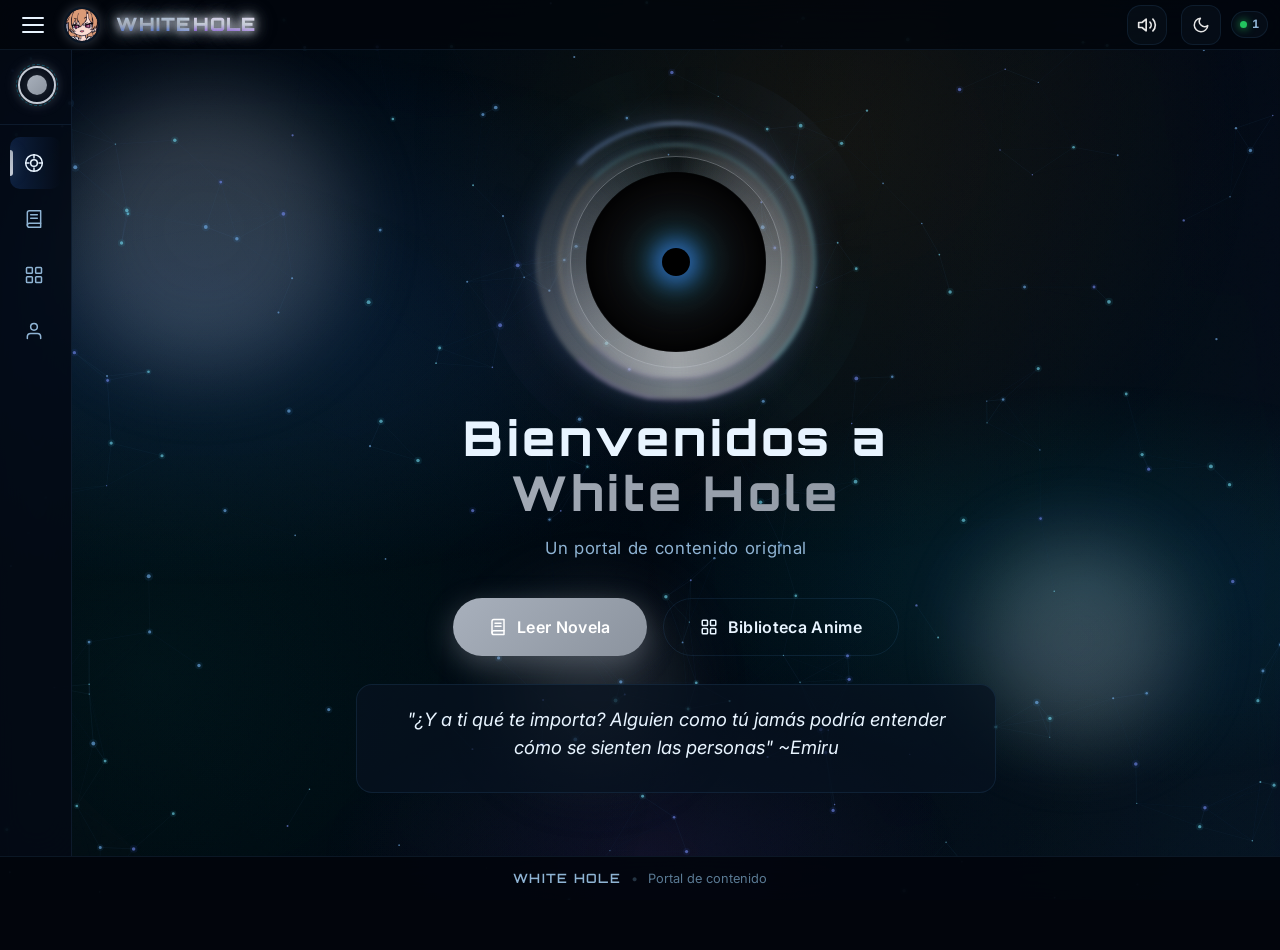
==== commit e48c87c7: "Add files via upload" ====
--- a/index.html
+++ b/index.html
@@ -124,10 +124,10 @@
       </div>
       <div class="home-content">
         <h2 class="home-title">
-          <span class="line">BIENVENIDO AL</span>
-          <span class="line accent">WHITE HOLE</span>
+          <span class="line">Bienvenidos a</span>
+          <span class="line accent">White Hole</span>
         </h2>
-        <p class="home-sub">Un portal de contenido original · Novelas · Anime · Redes</p>
+        <p class="home-sub">Un portal de contenido original</p>
         <div class="home-actions">
           <a href="pages/novel.html" class="btn-primary large" id="continueReadingBtn">
             <svg viewBox="0 0 24 24"><path d="M4 19.5A2.5 2.5 0 0 1 6.5 17H20"/><path d="M6.5 2H20v20H6.5A2.5 2.5 0 0 1 4 19.5v-15A2.5 2.5 0 0 1 6.5 2z"/><path d="M8 7h8M8 11h8"/></svg>
